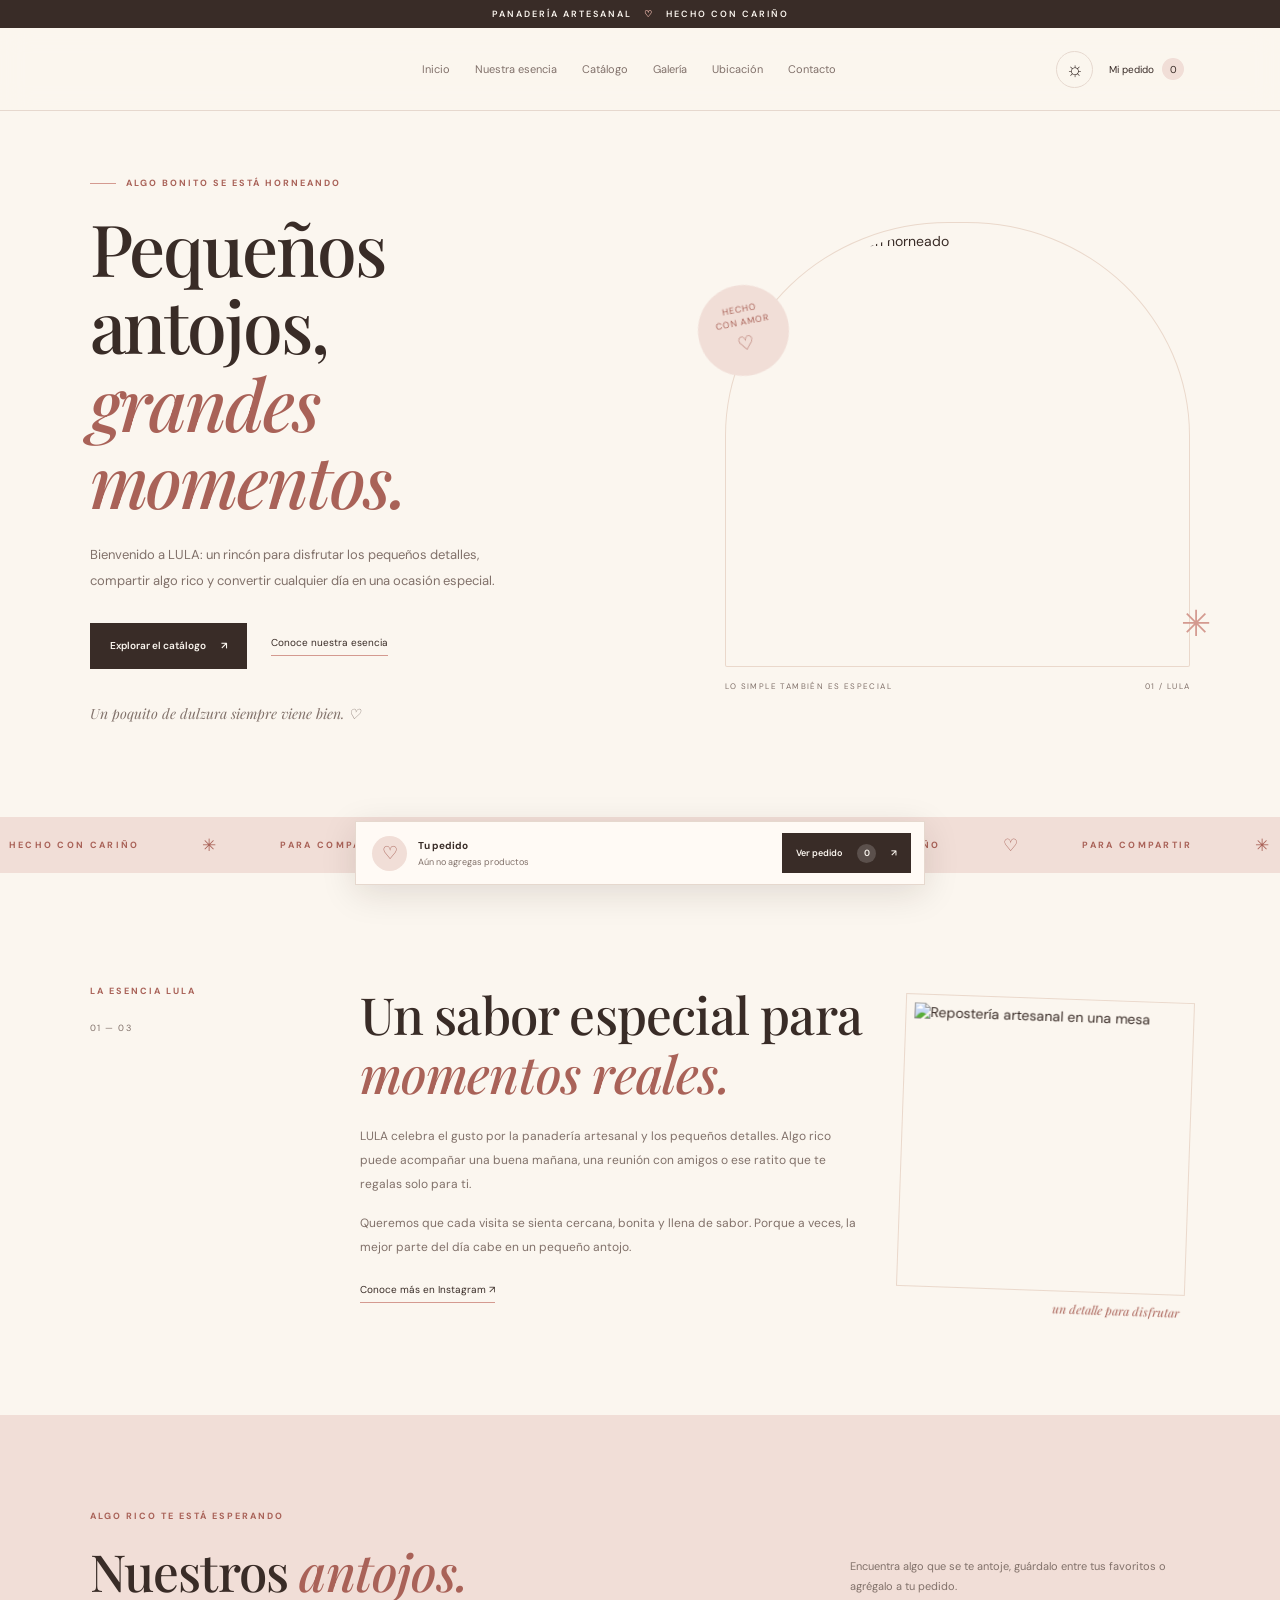
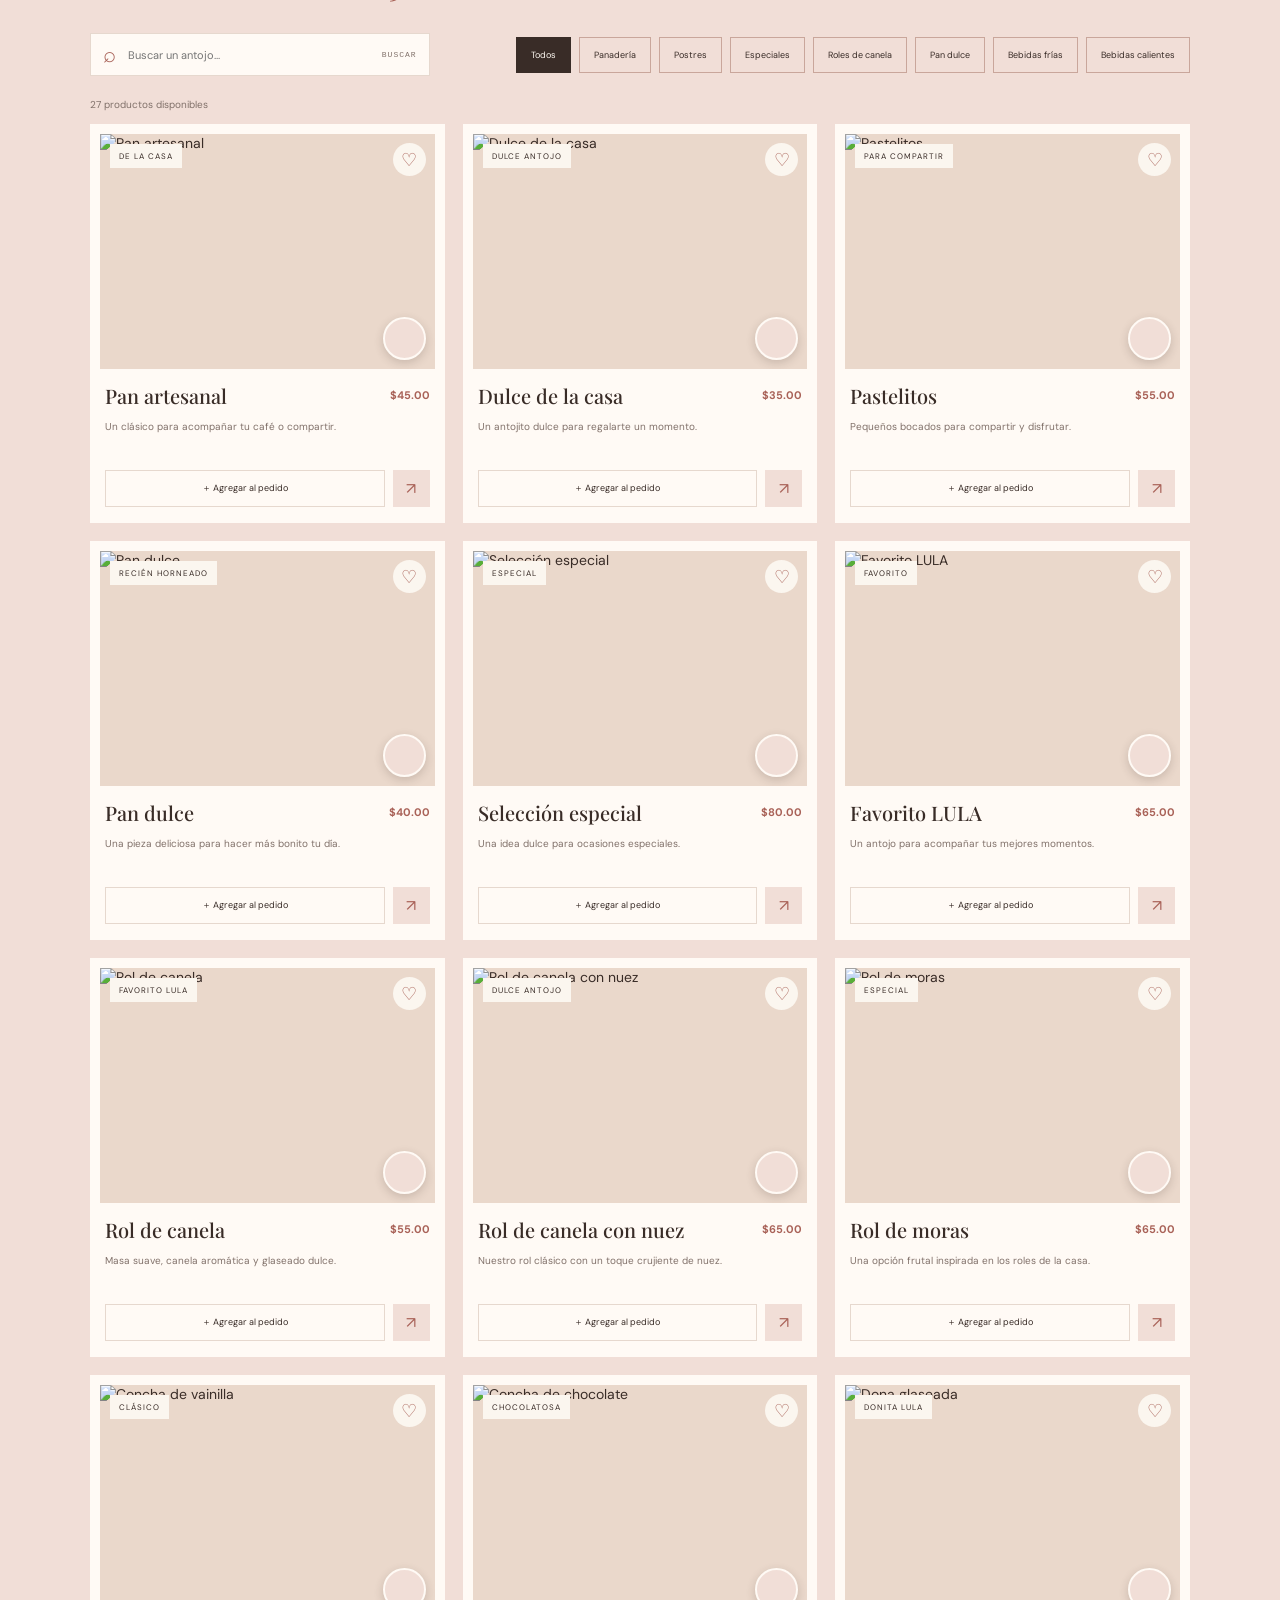
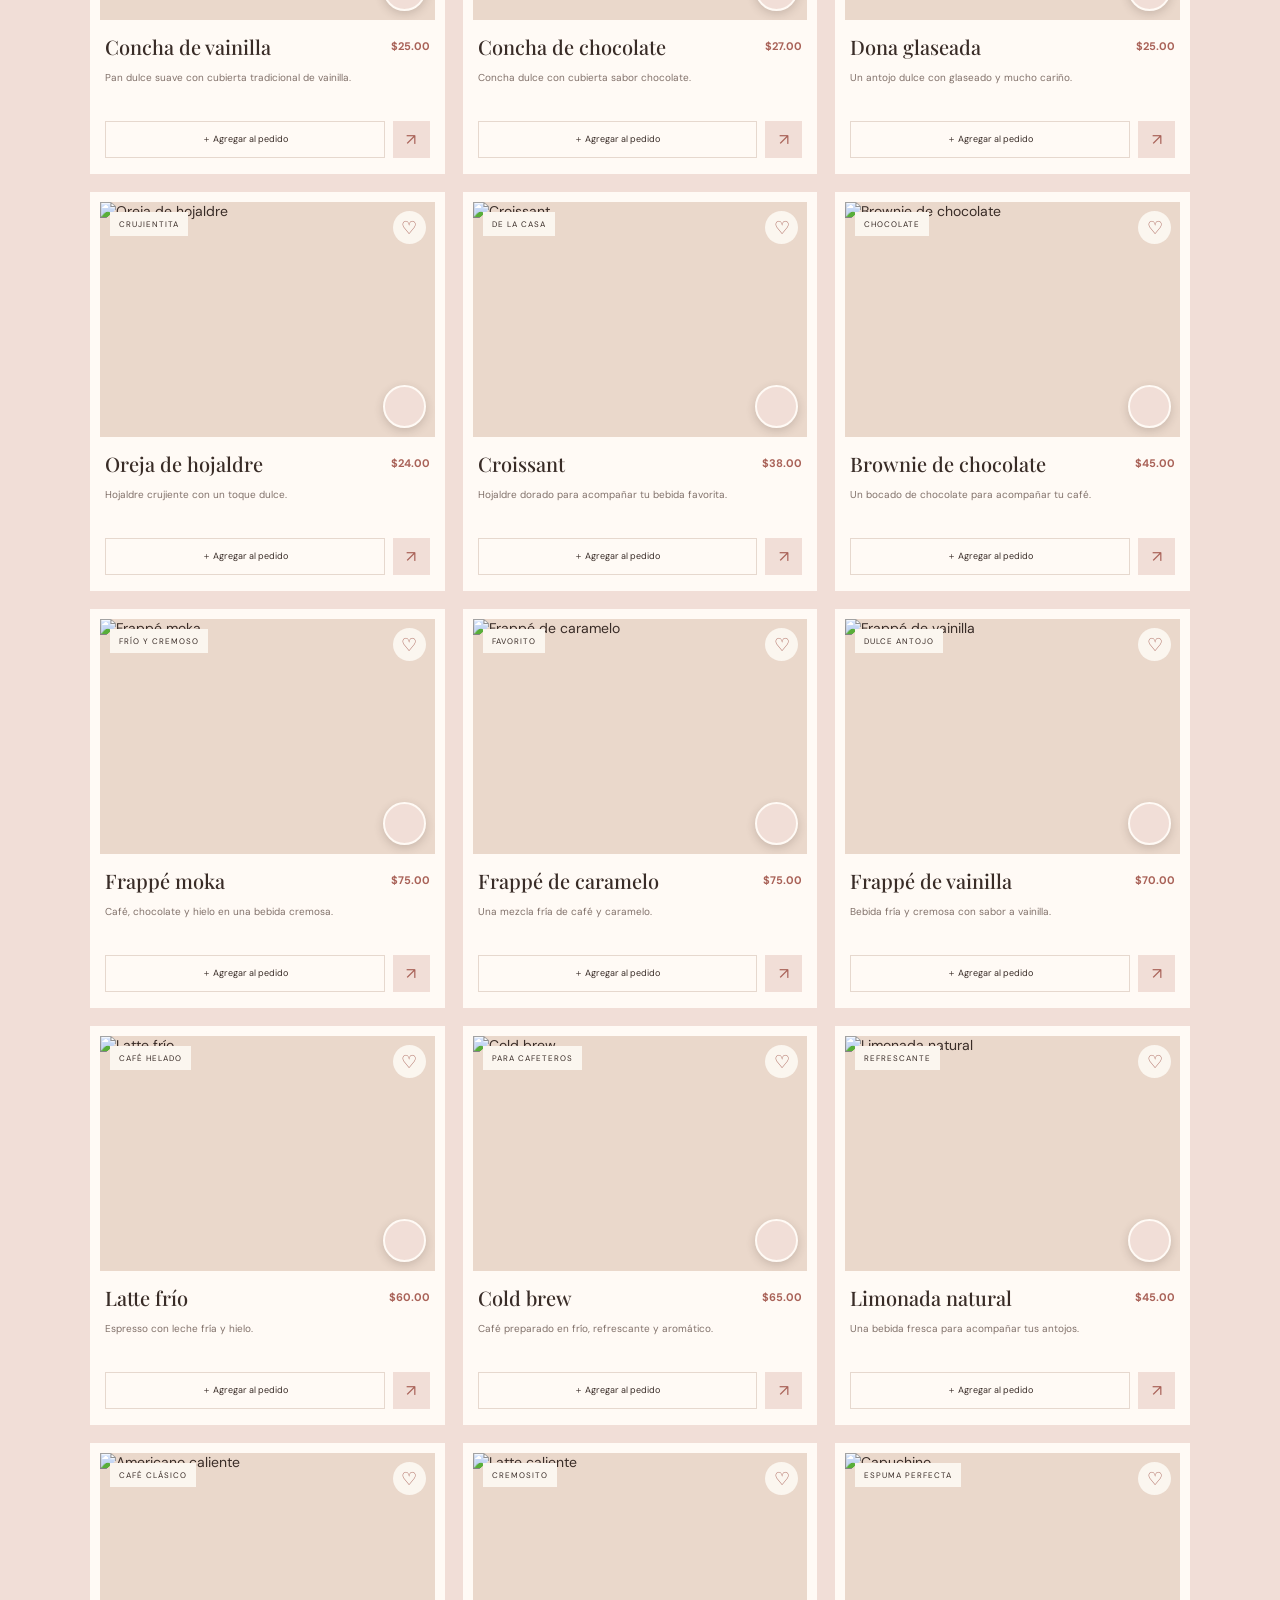
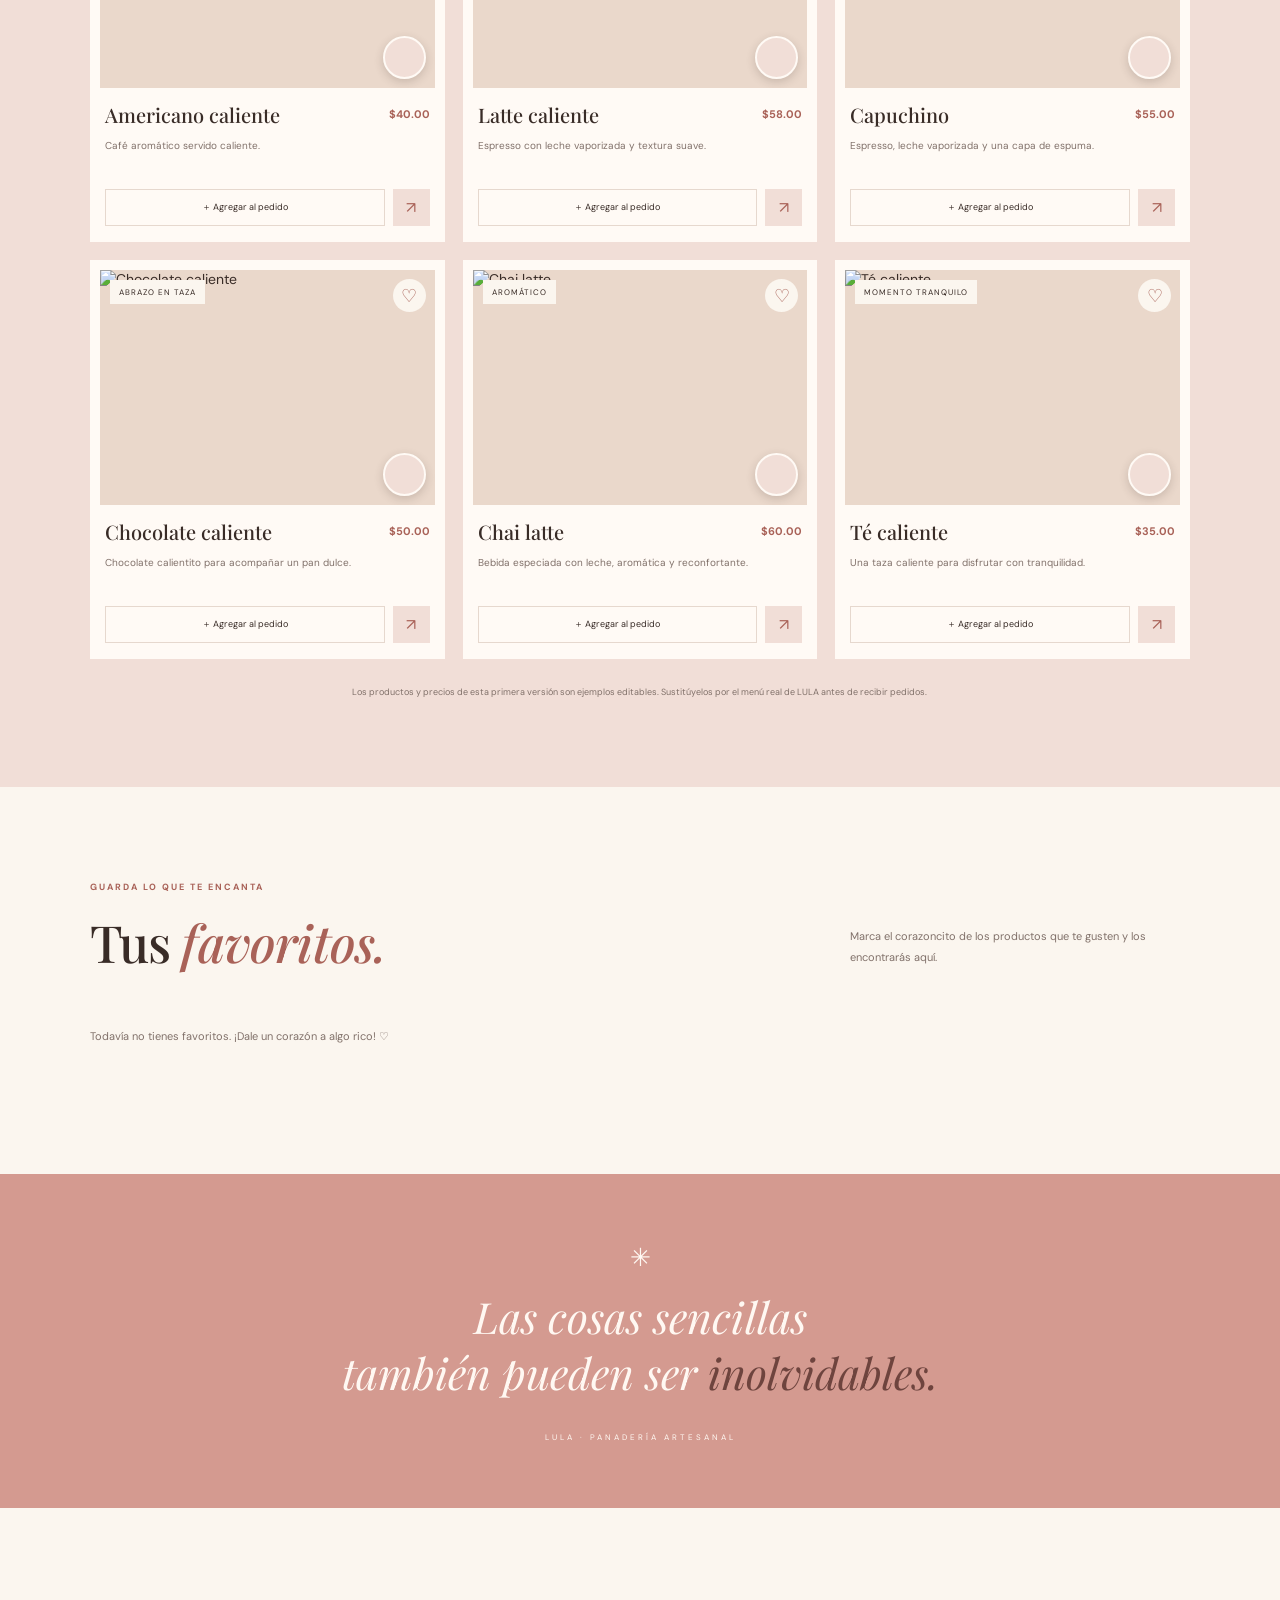
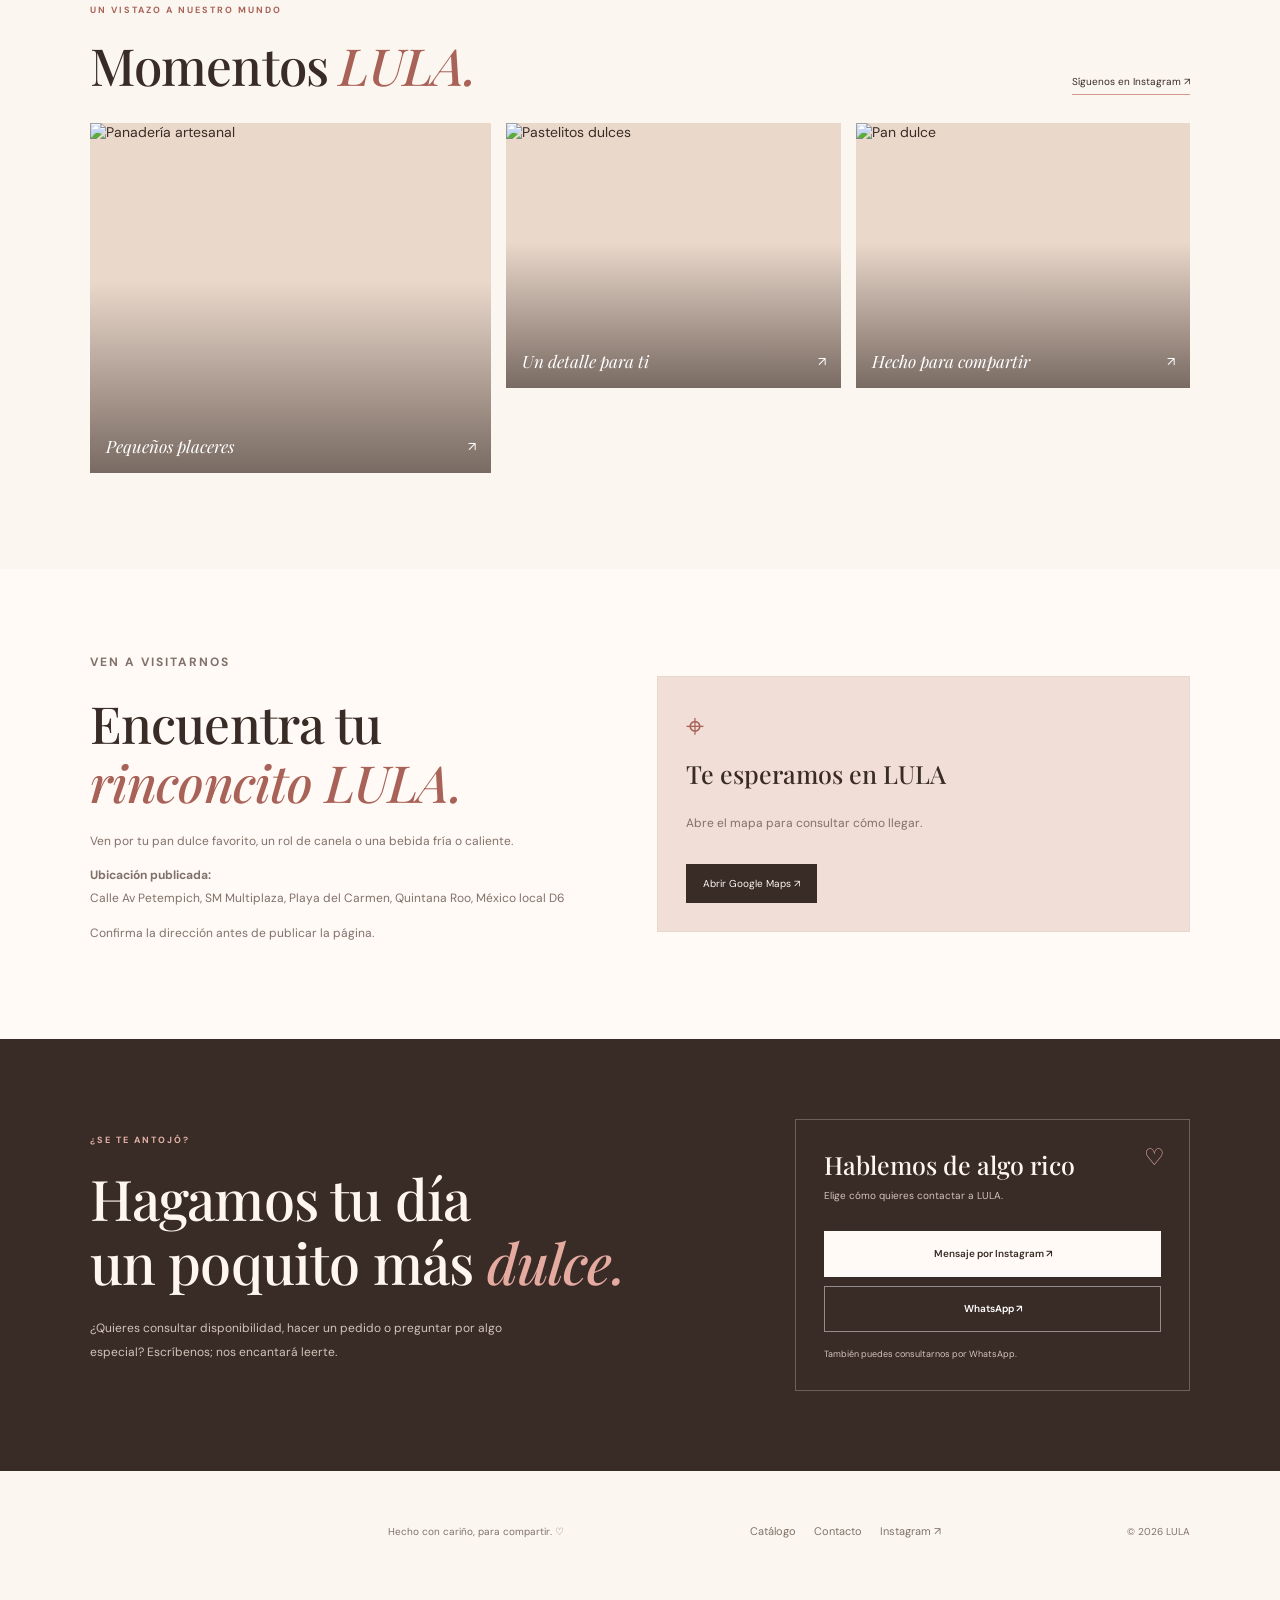
==== index.html @ 94c5ac3b "Add files via upload" ====
<!doctype html>
<html lang="es">
<head>
  <meta charset="utf-8">
  <meta name="viewport" content="width=device-width, initial-scale=1">
  <meta name="theme-color" content="#f8f0e8">
  <meta name="description" content="LULA Panadería Artesanal. Pan, postres y detalles dulces hechos para compartir.">
  <title>LULA — Panadería Artesanal</title>
  <link rel="preconnect" href="https://fonts.googleapis.com">
  <link rel="preconnect" href="https://fonts.gstatic.com" crossorigin>
  <link href="https://fonts.googleapis.com/css2?family=DM+Sans:wght@400;500;600;700&family=Playfair+Display:ital,wght@0,500;0,600;0,700;1,500;1,600&display=swap" rel="stylesheet">
  <link rel="stylesheet" href="styles.css">
  <script src="app.js" defer></script>
</head>
<body>
  <div class="announcement">PANADERÍA ARTESANAL <span>♡</span> HECHO CON CARIÑO</div>
  <header class="site-header" id="arriba">
    <a class="brand" href="#inicio" aria-label="LULA, inicio"><span class="brand-mark">L</span><span class="brand-copy"><strong>LULA</strong><small>panadería artesanal</small></span></a>
    <button class="icon-button menu-toggle" id="menuToggle" aria-label="Abrir menú" aria-expanded="false">☰</button>
    <nav class="main-nav" id="mainNav" aria-label="Navegación principal">
      <a href="#inicio">Inicio</a><a href="#historia">Nuestra esencia</a><a href="#catalogo">Catálogo</a><a href="#galeria">Galería</a><a href="#contacto">Contacto</a>
    </nav>
    <div class="header-actions"><button class="icon-button" id="themeToggle" aria-label="Cambiar tema" title="Cambiar tema">☼</button><button class="cart-shortcut" id="goCart">Mi pedido <span id="headerCartCount">0</span></button></div>
  </header>

  <main>
    <section class="hero section-wrap" id="inicio">
      <div class="hero-copy reveal">
        <p class="eyebrow"><span class="eyebrow-line"></span> ALGO BONITO SE ESTÁ HORNEANDO</p>
        <h1>Pequeños antojos,<br><em>grandes momentos.</em></h1>
        <p class="hero-description">Bienvenido a LULA: un rincón para disfrutar los pequeños detalles, compartir algo rico y convertir cualquier día en una ocasión especial.</p>
        <div class="hero-actions"><a class="button button-dark" href="#catalogo">Explorar el catálogo <span>↗</span></a><a class="text-link" href="#historia">Conoce nuestra esencia</a></div>
        <p class="handwritten">Un poquito de dulzura siempre viene bien. ♡</p>
      </div>
      <div class="hero-visual reveal"><div class="hero-image-frame"><img src="https://images.unsplash.com/photo-1509440159596-0249088772ff?auto=format&fit=crop&w=1200&q=85" alt="Pan artesanal recién horneado" fetchpriority="high"><span class="image-stamp">HECHO<br>CON AMOR <b>♡</b></span></div><div class="image-caption"><span>LO SIMPLE TAMBIÉN ES ESPECIAL</span><span>01 / LULA</span></div><div class="decorative-star">✳</div></div>
    </section>

    <section class="ticker" aria-label="Lo que nos inspira"><div class="ticker-track"><span>HECHO CON CARIÑO</span><b>✳</b><span>PARA COMPARTIR</span><b>♡</b><span>PEQUEÑOS PLACERES</span><b>✳</b><span>HECHO CON CARIÑO</span><b>♡</b><span>PARA COMPARTIR</span><b>✳</b></div></section>

    <section class="story section-wrap" id="historia">
      <div class="story-label"><p class="eyebrow">LA ESENCIA LULA</p><span class="story-number">01 — 03</span></div>
      <div class="story-content"><h2>Un sabor especial para<br><em>momentos reales.</em></h2><p>LULA celebra el gusto por la panadería artesanal y los pequeños detalles. Algo rico puede acompañar una buena mañana, una reunión con amigos o ese ratito que te regalas solo para ti.</p><p>Queremos que cada visita se sienta cercana, bonita y llena de sabor. Porque a veces, la mejor parte del día cabe en un pequeño antojo.</p><a class="text-link" href="https://instagram.com/lula.panaderiaartesanal" target="_blank" rel="noopener noreferrer">Conoce más en Instagram ↗</a></div>
      <div class="story-photo"><img src="https://images.unsplash.com/photo-1555507036-ab1f4038808a?auto=format&fit=crop&w=1000&q=85" alt="Repostería artesanal en una mesa" loading="lazy"><span>un detalle para disfrutar</span></div>
    </section>

    <section class="catalog-section" id="catalogo"><div class="section-wrap catalog-inner">
      <div class="section-heading"><div><p class="eyebrow">ALGO RICO TE ESTÁ ESPERANDO</p><h2>Nuestros <em>antojos.</em></h2></div><p>Encuentra algo que se te antoje, guárdalo entre tus favoritos o agrégalo a tu pedido.</p></div>
      <div class="catalog-tools"><label class="search-box"><span>⌕</span><input id="productSearch" type="search" placeholder="Buscar un antojo..." aria-label="Buscar productos"><kbd>BUSCAR</kbd></label><div class="category-tabs" id="categoryTabs" aria-label="Filtrar categorías"></div></div>
      <div class="catalog-status" id="catalogStatus" aria-live="polite"></div><div class="product-grid" id="productGrid"></div>
      <div class="empty-state hidden" id="emptyState"><span>♡</span><h3>No encontramos ese antojo</h3><p>Prueba con otra palabra o cambia la categoría.</p><button class="button button-outline" id="clearSearch">Ver todo el catálogo</button></div>
      <p class="catalog-note">Los productos y precios de esta primera versión son ejemplos editables. Sustitúyelos por el menú real de LULA antes de recibir pedidos.</p>
    </div></section>

    <section class="favorites-section section-wrap" id="favoritos"><div class="section-heading"><div><p class="eyebrow">GUARDA LO QUE TE ENCANTA</p><h2>Tus <em>favoritos.</em></h2></div><p>Marca el corazoncito de los productos que te gusten y los encontrarás aquí.</p></div><div class="favorites-grid" id="favoritesGrid"></div><p class="favorites-empty" id="favoritesEmpty">Todavía no tienes favoritos. ¡Dale un corazón a algo rico! ♡</p></section>

    <section class="quote-band"><div class="quote-flower">✳</div><p>Las cosas sencillas<br>también pueden ser <em>inolvidables.</em></p><span>LULA · PANADERÍA ARTESANAL</span></section>

    <section class="gallery-section section-wrap" id="galeria"><div class="section-heading"><div><p class="eyebrow">UN VISTAZO A NUESTRO MUNDO</p><h2>Momentos <em>LULA.</em></h2></div><a class="text-link" href="https://instagram.com/lula.panaderiaartesanal" target="_blank" rel="noopener noreferrer">Síguenos en Instagram ↗</a></div><div class="gallery-grid"><a class="gallery-item gallery-tall" href="https://instagram.com/lula.panaderiaartesanal" target="_blank" rel="noopener noreferrer"><img src="https://images.unsplash.com/photo-1555507036-ab1f4038808a?auto=format&fit=crop&w=1000&q=85" alt="Panadería artesanal" loading="lazy"><span>Pequeños placeres <b>↗</b></span></a><a class="gallery-item" href="https://instagram.com/lula.panaderiaartesanal" target="_blank" rel="noopener noreferrer"><img src="https://images.unsplash.com/photo-1486427944299-d1955d23e34d?auto=format&fit=crop&w=800&q=85" alt="Pastelitos dulces" loading="lazy"><span>Un detalle para ti <b>↗</b></span></a><a class="gallery-item" href="https://instagram.com/lula.panaderiaartesanal" target="_blank" rel="noopener noreferrer"><img src="https://images.unsplash.com/photo-1550617931-e17a7b70dce2?auto=format&fit=crop&w=800&q=85" alt="Pan dulce" loading="lazy"><span>Hecho para compartir <b>↗</b></span></a></div></section>

    <section class="contact-section" id="contacto"><div class="contact-inner section-wrap"><div><p class="eyebrow">¿SE TE ANTOJÓ?</p><h2>Hagamos tu día<br>un poquito más <em>dulce.</em></h2><p>¿Quieres consultar disponibilidad, hacer un pedido o preguntar por algo especial? Escríbenos; nos encantará leerte.</p></div><div class="contact-card"><span class="contact-heart">♡</span><h3>Hablemos de algo rico</h3><p>Elige cómo quieres contactar a LULA.</p><a class="button button-light" href="https://instagram.com/lula.panaderiaartesanal" target="_blank" rel="noopener noreferrer">Mensaje por Instagram ↗</a><button class="button button-translucent" id="contactWhatsapp">WhatsApp ↗</button><small id="contactHint">WhatsApp se activa al añadir el número comercial en app.js.</small></div></div></section>
  </main>

  <footer class="site-footer"><a class="brand" href="#arriba"><span class="brand-mark">L</span><span class="brand-copy"><strong>LULA</strong><small>panadería artesanal</small></span></a><p>Hecho con cariño, para compartir. ♡</p><div class="footer-links"><a href="#catalogo">Catálogo</a><a href="#contacto">Contacto</a><a href="https://instagram.com/lula.panaderiaartesanal" target="_blank" rel="noopener noreferrer">Instagram ↗</a></div><small class="copyright">© <span id="year"></span> LULA</small></footer>

  <div class="cart-dock" id="cartDock"><div class="cart-summary"><span class="cart-icon">♡</span><div><strong>Tu pedido</strong><small id="cartSummaryText">Aún no agregas productos</small></div></div><button class="button button-dark cart-open" id="openCart">Ver pedido <span id="cartDockCount">0</span> ↗</button></div>

  <div class="modal-backdrop hidden" id="cartModal" role="dialog" aria-modal="true" aria-labelledby="cartTitle"><div class="cart-modal"><div class="modal-heading"><div><p class="eyebrow">TU SELECCIÓN</p><h2 id="cartTitle">Tu <em>pedido.</em></h2></div><button class="icon-button modal-close" id="closeCart" aria-label="Cerrar pedido">×</button></div><div class="cart-items" id="cartItems"></div><div class="cart-empty hidden" id="cartEmpty">Tu pedido está vacío por ahora. ♡</div><div class="cart-total"><span>Total estimado</span><strong id="cartTotal">$0.00</strong></div><p class="cart-disclaimer">El total es orientativo y debe confirmarse con LULA. Disponibilidad, entrega y pago se acuerdan por mensaje.</p><form id="checkoutForm" class="checkout-form"><label for="customerName">Tu nombre</label><input id="customerName" name="customerName" maxlength="60" placeholder="¿Cómo te llamas?" required><label for="customerPhone">Teléfono de contacto (opcional)</label><input id="customerPhone" name="customerPhone" inputmode="tel" maxlength="20" placeholder="Tu número"><label for="orderNotes">Notas para tu pedido (opcional)</label><textarea id="orderNotes" name="orderNotes" rows="2" maxlength="400" placeholder="Sabores, cantidad, fecha de entrega..."></textarea><button class="button button-dark checkout-button" id="checkoutButton" type="submit">Enviar pedido por WhatsApp ↗</button><p class="form-message" id="formMessage" aria-live="polite"></p></form></div></div>
  <div class="toast" id="toast" role="status" aria-live="polite"></div>
</body>
</html>
---- styles.css ----
:root{--bg:#fbf6ef;--paper:#fffaf5;--ink:#392c27;--muted:#81716a;--rose:#d49a90;--rose-deep:#a96258;--rose-pale:#f1ded7;--sand:#ead8cb;--line:#e6d8ce;--dark:#392c27;--shadow:0 18px 55px #392c2712;--serif:'Playfair Display',Georgia,serif;--sans:'DM Sans',Arial,sans-serif;color-scheme:light}*{box-sizing:border-box}html{scroll-behavior:smooth;scroll-padding-top:105px}body{margin:0;background:var(--bg);color:var(--ink);font-family:var(--sans);font-size:14px;-webkit-font-smoothing:antialiased}body.theme-dark{--bg:#211b19;--paper:#2b2320;--ink:#f8eee6;--muted:#c2aea3;--rose:#d49a90;--rose-deep:#edb2a7;--rose-pale:#473431;--sand:#4c3933;--line:#4a3933;--dark:#f8eee6;--shadow:0 18px 55px #0003;color-scheme:dark}a{color:inherit;text-decoration:none}button,input,textarea{font:inherit}button{cursor:pointer}img{display:block;width:100%;object-fit:cover}.hidden{display:none!important}.announcement{min-height:28px;display:flex;align-items:center;justify-content:center;gap:12px;background:var(--ink);color:var(--bg);font-size:9px;font-weight:600;letter-spacing:2px}.announcement span{color:#e9b5aa}.site-header{height:83px;padding:0 7%;display:flex;align-items:center;justify-content:space-between;gap:24px;position:sticky;top:0;z-index:20;background:color-mix(in srgb,var(--bg) 94%,transparent);backdrop-filter:blur(14px);border-bottom:1px solid var(--line)}.brand{display:inline-flex;align-items:center;gap:11px;flex-shrink:0}.brand-mark{width:43px;height:43px;border:1px solid var(--rose);border-radius:50%;display:grid;place-items:center;font:italic 27px var(--serif);color:var(--rose-deep)}.brand-copy strong{display:block;letter-spacing:5px;font-size:17px;line-height:1.1}.brand-copy small{display:block;color:var(--muted);font-size:9px;letter-spacing:.2px;margin-top:5px}.main-nav{display:flex;gap:25px;align-items:center}.main-nav a,.footer-links a{font-size:11px;color:var(--muted);transition:color .2s}.main-nav a:hover,.footer-links a:hover{color:var(--rose-deep)}.header-actions{display:flex;align-items:center;gap:10px}.icon-button{width:37px;height:37px;border:1px solid var(--line);border-radius:50%;background:transparent;color:var(--ink);font-size:20px;display:grid;place-items:center}.cart-shortcut{background:transparent;border:0;color:var(--ink);font-size:10px;white-space:nowrap}.cart-shortcut span{display:inline-grid;place-items:center;margin-left:5px;width:22px;height:22px;background:var(--rose-pale);border-radius:50%;font-size:10px}.menu-toggle{display:none}.section-wrap{width:min(1120px,86%);margin-inline:auto}.hero{min-height:600px;padding-block:66px 80px;display:grid;grid-template-columns:1.05fr .95fr;align-items:center;gap:7%}.eyebrow{font-size:9px;font-weight:700;letter-spacing:2px;color:var(--rose-deep);margin:0 0 20px;display:flex;align-items:center;gap:10px}.eyebrow-line{width:26px;height:1px;background:var(--rose)}h1,h2,h3{font-family:var(--serif);font-weight:500}h1{font-size:clamp(46px,5.6vw,75px);line-height:1.08;letter-spacing:-2.1px;margin:0 0 23px}h1 em,h2 em{font-weight:500;color:var(--rose-deep)}.hero-description{max-width:445px;color:var(--muted);font-size:13px;line-height:2}.hero-actions{display:flex;align-items:center;gap:24px;flex-wrap:wrap;margin-top:29px}.button{display:inline-flex;justify-content:center;align-items:center;gap:15px;min-height:46px;padding:0 19px;border:1px solid transparent;font-size:10px;font-weight:600;transition:transform .2s,background .2s,border-color .2s}.button:hover{transform:translateY(-2px)}.button-dark{background:var(--ink);color:var(--bg)}.button-dark:hover{background:var(--rose-deep);color:white}.button-outline{background:transparent;border-color:var(--line);color:var(--ink)}.button-light{background:var(--paper);color:var(--ink)}.button-translucent{background:transparent;border-color:#ffffff75;color:#fff}.text-link{font-size:10px;border-bottom:1px solid var(--rose);padding-bottom:6px;display:inline-block}.handwritten{font:italic 14px var(--serif);color:var(--muted);margin-top:35px}.hero-visual{position:relative;width:100%;max-width:465px;justify-self:end}.hero-image-frame{position:relative;padding:9px;border:1px solid var(--sand);border-radius:48% 48% 2px 2px}.hero-image-frame img{height:425px;border-radius:48% 48% 2px 2px}.image-stamp{position:absolute;left:-28px;top:14%;width:91px;height:91px;display:grid;align-content:center;text-align:center;background:var(--rose-pale);border-radius:50%;font-size:9px;line-height:1.5;letter-spacing:1px;transform:rotate(-11deg);color:var(--rose-deep)}.image-stamp b{font-size:19px;font-weight:400}.image-caption{display:flex;justify-content:space-between;color:var(--muted);font-size:8px;letter-spacing:1.4px;margin-top:14px}.decorative-star{position:absolute;right:-21px;bottom:44px;color:var(--rose);font-size:36px}.ticker{overflow:hidden;background:var(--rose-pale);padding:17px 0;color:var(--rose-deep)}.ticker-track{min-width:max-content;display:flex;justify-content:space-around;align-items:center;gap:45px;font-size:9px;font-weight:700;letter-spacing:2.3px}.ticker-track b{font-size:17px;font-weight:400}.story{padding-block:112px;display:grid;grid-template-columns:.65fr 1.4fr .8fr;gap:35px;align-items:center}.story-label{align-self:start}.story-number{font-size:9px;letter-spacing:1.5px;color:var(--muted)}h2{font-size:clamp(34px,4vw,52px);line-height:1.15;letter-spacing:-.8px;margin:0 0 22px}.story-content>p:not(.eyebrow){font-size:12px;color:var(--muted);line-height:2;margin:0 0 15px;max-width:520px}.story-content .text-link{margin-top:9px}.story-photo{position:relative;padding:8px;border:1px solid var(--sand);transform:rotate(2deg)}.story-photo img{height:275px}.story-photo span{position:absolute;right:4px;bottom:-26px;font:italic 12px var(--serif);color:var(--rose-deep)}.catalog-section{background:var(--rose-pale);padding-block:95px 86px}.catalog-inner{width:min(1120px,86%)}.section-heading{display:flex;align-items:end;justify-content:space-between;gap:30px;margin-bottom:32px}.section-heading h2{margin-bottom:0}.section-heading>p{max-width:340px;font-size:11px;line-height:1.9;color:var(--muted);margin:0 0 4px}.catalog-tools{display:flex;justify-content:space-between;align-items:center;gap:20px;margin-bottom:22px}.search-box{width:min(340px,100%);height:43px;display:flex;align-items:center;gap:10px;background:var(--paper);border:1px solid var(--line);padding:0 12px}.search-box>span{font-size:22px;color:var(--rose-deep)}.search-box input{width:100%;min-width:0;border:0;outline:0;background:transparent;color:var(--ink);font-size:11px}.search-box kbd{font-size:8px;color:var(--muted);letter-spacing:1px}.category-tabs{display:flex;flex-wrap:wrap;gap:8px}.category-tab{border:1px solid #c9a69b;background:transparent;color:var(--ink);padding:11px 14px;font-size:9px}.category-tab.active,.category-tab:hover{background:var(--ink);color:var(--bg);border-color:var(--ink)}.catalog-status{font-size:10px;color:var(--muted);margin:0 0 13px;min-height:12px}.product-grid,.favorites-grid{display:grid;grid-template-columns:repeat(3,minmax(0,1fr));gap:18px}.product-card{background:var(--paper);padding:10px;min-width:0;position:relative;animation:fadeIn .35s both}.product-image{height:235px;position:relative;overflow:hidden;background:var(--sand)}.product-image img{height:100%;transition:transform .5s}.product-card:hover .product-image img{transform:scale(1.045)}.product-badge{position:absolute;top:10px;left:10px;background:var(--bg);padding:7px 9px;font-size:8px;letter-spacing:1px}.favorite-button{position:absolute;top:9px;right:9px;width:33px;height:33px;border:0;border-radius:50%;background:var(--bg);color:var(--rose-deep);font-size:18px}.favorite-button.is-favorite{background:var(--rose-deep);color:white}.product-info{padding:15px 5px 6px}.product-title-row{display:flex;justify-content:space-between;align-items:start;gap:8px}.product-title-row h3{font-size:20px;line-height:1.2;margin:0}.product-price{font-size:11px;font-weight:700;color:var(--rose-deep);white-space:nowrap;padding-top:4px}.product-description{font-size:10px;color:var(--muted);line-height:1.8;min-height:37px;margin:10px 0 15px}.product-actions{display:flex;gap:8px}.add-button{flex:1;min-height:37px;background:transparent;border:1px solid var(--line);color:var(--ink);font-size:9px}.add-button:hover{background:var(--ink);color:var(--bg)}.details-button{width:37px;min-height:37px;background:var(--rose-pale);border:0;color:var(--rose-deep);font-size:16px}.catalog-note{font-size:9px;line-height:1.7;color:var(--muted);text-align:center;margin:26px auto 0;max-width:720px}.empty-state{text-align:center;padding:50px 10px}.empty-state>span{font-size:30px;color:var(--rose-deep)}.empty-state h3{font-size:26px;margin:10px 0}.empty-state p{font-size:11px;color:var(--muted);margin-bottom:20px}.favorites-section{padding-block:94px 100px}.favorites-section .section-heading{margin-bottom:27px}.favorites-grid .product-image{height:200px}.favorites-empty{font-size:11px;color:var(--muted);padding:20px 0}.quote-band{background:var(--rose);color:#fff8f2;text-align:center;padding:67px 20px 64px}.quote-flower{font-size:25px}.quote-band p{font:italic clamp(28px,4.2vw,43px)/1.3 var(--serif);margin:15px 0 25px}.quote-band p em{color:#6e443e}.quote-band>span{font-size:8px;letter-spacing:3px}.gallery-section{padding-block:96px}.gallery-section .section-heading{margin-bottom:28px}.gallery-grid{display:grid;grid-template-columns:1.2fr 1fr 1fr;gap:15px}.gallery-item{height:265px;position:relative;overflow:hidden;background:var(--sand)}.gallery-item.gallery-tall{height:350px;grid-row:span 2}.gallery-item img{height:100%;transition:transform .5s}.gallery-item:hover img{transform:scale(1.04)}.gallery-item:after{content:"";position:absolute;inset:45% 0 0;background:linear-gradient(transparent,#23171391)}.gallery-item>span{position:absolute;bottom:16px;left:16px;right:15px;display:flex;justify-content:space-between;align-items:center;color:white;font:italic 17px var(--serif);z-index:1}.gallery-item>span b{font:normal 13px var(--sans)}.contact-section{background:var(--ink);color:#fff7ef;padding-block:80px}.contact-inner{display:grid;grid-template-columns:1.15fr .75fr;align-items:center;gap:9%}.contact-section .eyebrow{color:#e4b1a6}.contact-section h2{font-size:clamp(37px,4.5vw,56px)}.contact-section h2 em{color:#e5aaa0}.contact-section .contact-inner>div:first-child>p:last-child{font-size:12px;color:#d4c3ba;line-height:2;max-width:420px}.contact-card{border:1px solid #ffffff40;padding:28px;position:relative}.contact-heart{position:absolute;right:24px;top:22px;color:#e5aaa0;font-size:23px}.contact-card h3{font-size:25px;margin:0 0 8px}.contact-card>p{font-size:10px;color:#d4c3ba;margin:0 0 20px}.contact-card .button{width:100%;margin-top:9px}.contact-card small{display:block;color:#d4c3ba;font-size:9px;line-height:1.7;margin-top:15px}.site-footer{padding:30px 7% 105px;display:flex;align-items:center;justify-content:space-between;gap:20px;flex-wrap:wrap}.site-footer>p,.copyright{font-size:10px;color:var(--muted)}.footer-links{display:flex;gap:18px}.cart-dock{position:fixed;z-index:25;bottom:15px;left:50%;transform:translateX(-50%);width:min(570px,calc(100% - 24px));padding:11px 13px 11px 16px;display:flex;align-items:center;justify-content:space-between;gap:12px;background:var(--paper);border:1px solid var(--line);box-shadow:0 8px 35px #24171020}.cart-summary{display:flex;align-items:center;gap:11px;min-width:0}.cart-icon{width:35px;height:35px;display:grid;place-items:center;border-radius:50%;background:var(--rose-pale);color:var(--rose-deep);font-size:18px}.cart-summary strong{display:block;font-size:10px}.cart-summary small{display:block;font-size:9px;color:var(--muted);margin-top:4px}.cart-open{min-height:40px;padding-inline:13px;white-space:nowrap;font-size:9px}.cart-open span{display:inline-grid;place-items:center;width:19px;height:19px;border-radius:50%;background:#ffffff2c}.modal-backdrop{position:fixed;z-index:50;inset:0;background:#211713a8;display:grid;place-items:center;padding:18px;overflow:auto}.cart-modal{background:var(--bg);color:var(--ink);width:min(550px,100%);max-height:min(92vh,900px);overflow:auto;padding:27px}.modal-heading{display:flex;align-items:start;justify-content:space-between;border-bottom:1px solid var(--line);padding-bottom:18px}.modal-heading .eyebrow{margin-bottom:9px}.modal-heading h2{font-size:36px;margin:0}.modal-close{font-size:26px}.cart-items{padding:8px 0}.cart-line{display:grid;grid-template-columns:62px 1fr auto;gap:12px;align-items:center;padding:12px 0;border-bottom:1px solid var(--line)}.cart-line img{height:62px;background:var(--sand)}.cart-line h3{font-size:16px;margin:0 0 5px}.cart-line small{font-size:10px;color:var(--muted)}.quantity-controls{display:flex;align-items:center;gap:9px;margin-top:8px}.quantity-controls button{width:24px;height:24px;background:transparent;border:1px solid var(--line);color:var(--ink)}.remove-item{border:0;background:transparent;color:var(--rose-deep);font-size:10px;margin-left:4px}.line-total{font-size:10px;font-weight:700;white-space:nowrap}.cart-empty{padding:30px 0;color:var(--muted);font-size:12px;text-align:center}.cart-total{display:flex;justify-content:space-between;align-items:center;border-top:1px solid var(--line);padding-top:17px;margin-top:5px;font-size:12px}.cart-total strong{font-size:18px;color:var(--rose-deep)}.cart-disclaimer{font-size:9px;line-height:1.7;color:var(--muted)}.checkout-form{display:grid;gap:8px;margin-top:20px}.checkout-form label{font-size:10px;font-weight:600;margin-top:5px}.checkout-form input,.checkout-form textarea{width:100%;padding:12px;border:1px solid var(--line);background:var(--paper);color:var(--ink);outline-color:var(--rose);font-size:11px;resize:vertical}.checkout-button{width:100%;margin-top:8px}.form-message{font-size:10px;line-height:1.7;color:var(--rose-deep);margin:0}.toast{position:fixed;z-index:70;left:50%;bottom:95px;transform:translate(-50%,12px);opacity:0;pointer-events:none;background:var(--ink);color:var(--bg);padding:12px 18px;font-size:11px;box-shadow:var(--shadow);transition:opacity .2s,transform .2s;max-width:calc(100% - 28px);text-align:center}.toast.show{opacity:1;transform:translate(-50%,0)}.reveal{animation:riseIn .7s both}.hero-visual.reveal{animation-delay:.12s}@keyframes riseIn{from{opacity:0;transform:translateY(16px)}to{opacity:1;transform:translateY(0)}}@keyframes fadeIn{from{opacity:0;transform:translateY(7px)}to{opacity:1;transform:translateY(0)}}
@media(min-width:1400px){.site-header{padding-inline:max(7%,calc((100vw - 1200px)/2))}}
@media(max-width:980px){.site-header{padding-inline:5%;gap:15px}.main-nav{gap:14px}.main-nav a{font-size:10px}.section-wrap,.catalog-inner{width:88%}.hero{gap:5%}.hero-image-frame img{height:370px}.story{grid-template-columns:.5fr 1.3fr .75fr;gap:22px}.story-photo img{height:235px}.product-grid,.favorites-grid{gap:12px}.product-image{height:200px}.product-title-row{display:block}.product-price{display:inline-block;margin-top:7px}.gallery-item{height:225px}.gallery-item.gallery-tall{height:315px}}
@media(max-width:720px){.site-header{height:72px}.menu-toggle{display:grid;margin-left:auto}.main-nav{display:none;position:absolute;top:100%;left:0;right:0;background:var(--bg);padding:22px 7%;border-bottom:1px solid var(--line);flex-direction:column;align-items:flex-start;gap:19px}.main-nav.open{display:flex}.main-nav a{font-size:12px}.header-actions{gap:7px}.cart-shortcut{font-size:0}.cart-shortcut span{font-size:10px;margin:0}.hero{grid-template-columns:1fr;padding-block:52px 65px;gap:36px}.hero-copy{max-width:590px}.hero-visual{justify-self:center;width:85%;max-width:430px}.hero-image-frame img{height:380px}.story{grid-template-columns:1fr 1.3fr;gap:18px;padding-block:75px}.story-label{grid-column:1/-1;display:flex;justify-content:space-between}.story-photo{grid-column:1/-1;width:65%;justify-self:center;margin-top:15px}.story-photo img{height:270px}.catalog-section{padding-block:75px}.section-heading{align-items:start;flex-direction:column;gap:14px}.section-heading>p{max-width:500px}.catalog-tools{align-items:stretch;flex-direction:column}.search-box{width:100%}.category-tabs{gap:7px}.category-tab{padding:10px 12px}.product-grid,.favorites-grid{grid-template-columns:repeat(2,minmax(0,1fr))}.product-image{height:190px}.product-description{min-height:45px}.favorites-section,.gallery-section{padding-block:75px}.gallery-grid{grid-template-columns:1fr 1fr;gap:10px}.gallery-item{height:205px}.gallery-item.gallery-tall{height:245px;grid-column:span 2;grid-row:auto}.contact-inner{grid-template-columns:1fr;gap:28px}.contact-card{max-width:480px}.site-footer{padding-inline:6%;gap:16px}.site-footer>p{order:3;width:100%;margin:0}.footer-links{margin-left:auto}}
@media(max-width:420px){.announcement{font-size:8px;letter-spacing:1.3px}.site-header{padding-inline:4%}.brand-mark{width:38px;height:38px}.brand-copy strong{font-size:15px}.brand-copy small{font-size:8px}.header-actions .icon-button{width:32px;height:32px}.section-wrap,.catalog-inner{width:88%}h1{font-size:clamp(41px,11vw,52px);letter-spacing:-1.4px}.hero-image-frame img{height:315px}.image-stamp{width:76px;height:76px;left:-23px}.hero-actions{gap:16px}.hero-actions .button{padding-inline:13px}.story{grid-template-columns:1fr}.story-label{grid-column:auto}.story-photo{width:85%}.product-grid,.favorites-grid{gap:9px}.product-card{padding:7px}.product-image{height:150px}.product-info{padding:12px 3px 4px}.product-title-row h3{font-size:17px}.product-price{font-size:10px}.product-description{font-size:9px;min-height:52px;margin:8px 0 12px}.add-button{font-size:8px}.details-button{width:32px;min-height:35px}.product-actions{gap:5px}.gallery-item{height:170px}.gallery-item.gallery-tall{height:220px}.gallery-item>span{font-size:15px;left:11px;bottom:12px}.contact-card{padding:22px}.site-footer{padding-bottom:105px}.footer-links{gap:11px}.footer-links a{font-size:9px}.cart-dock{padding:9px}.cart-summary{gap:7px}.cart-icon{width:30px;height:30px}.cart-summary strong{font-size:9px}.cart-summary small{font-size:8px;max-width:150px;white-space:nowrap;overflow:hidden;text-overflow:ellipsis}.cart-open{padding-inline:9px;font-size:8px}.cart-modal{padding:19px}.modal-heading h2{font-size:31px}.cart-line{grid-template-columns:52px 1fr auto;gap:8px}.cart-line img{height:52px}}
@media(prefers-reduced-motion:reduce){*,*::before,*::after{scroll-behavior:auto!important;animation-duration:.01ms!important;animation-iteration-count:1!important;transition-duration:.01ms!important}}
/* LULA EXTRAS — pega este bloque al FINAL de styles.css */
/* Logo original de LULA */
.brand .brand-mark {
  width: 112px;
  height: 60px;
  flex: 0 0 112px;
  border: 0;
  border-radius: 0;
  display: block;
  font-size: 0;
  background: url("logo-lula.jpeg") center / contain no-repeat;
}
.brand .brand-copy { display: none; }

/* Sticker de donita de la marca en cada tarjeta del catálogo y favoritos */
.product-image { position: relative; }
.product-image::after {
  content: "";
  position: absolute;
  z-index: 4;
  right: 9px;
  bottom: 9px;
  width: 39px;
  height: 39px;
  border-radius: 50%;
  border: 2px solid #fffaf5;
  background: #f1ded7 url("donita-lula.jpeg") center / cover no-repeat;
  box-shadow: 0 3px 10px #392c2730;
  pointer-events: none;
}

/* Ubicación */
.lula-location {
  padding: 82px 0;
  background: var(--paper);
  color: var(--ink);
}
.lula-location-inner {
  width: min(1120px, 86%);
  margin: 0 auto;
  display: grid;
  grid-template-columns: 1fr 1fr;
  gap: 35px;
  align-items: center;
}
.lula-location h2 { margin: 0 0 18px; }
.lula-location p { color: var(--muted); font-size: 12px; line-height: 1.9; }
.lula-location-card {
  min-height: 250px;
  padding: 28px;
  background: var(--rose-pale);
  border: 1px solid var(--line);
  display: flex;
  flex-direction: column;
  justify-content: center;
  align-items: flex-start;
  gap: 10px;
}
.lula-location-pin { font-size: 32px; color: var(--rose-deep); }
.lula-location-card h3 { font-size: 25px; margin: 0; }
.lula-location-card a {
  display: inline-block;
  margin-top: 8px;
  padding: 13px 17px;
  background: var(--ink);
  color: var(--bg);
  font-size: 10px;
}
@media (max-width: 720px) {
  .brand .brand-mark { width: 86px; height: 48px; flex-basis: 86px; }
  .lula-location { padding: 62px 0; }
  .lula-location-inner { width: 88%; grid-template-columns: 1fr; gap: 22px; }
}
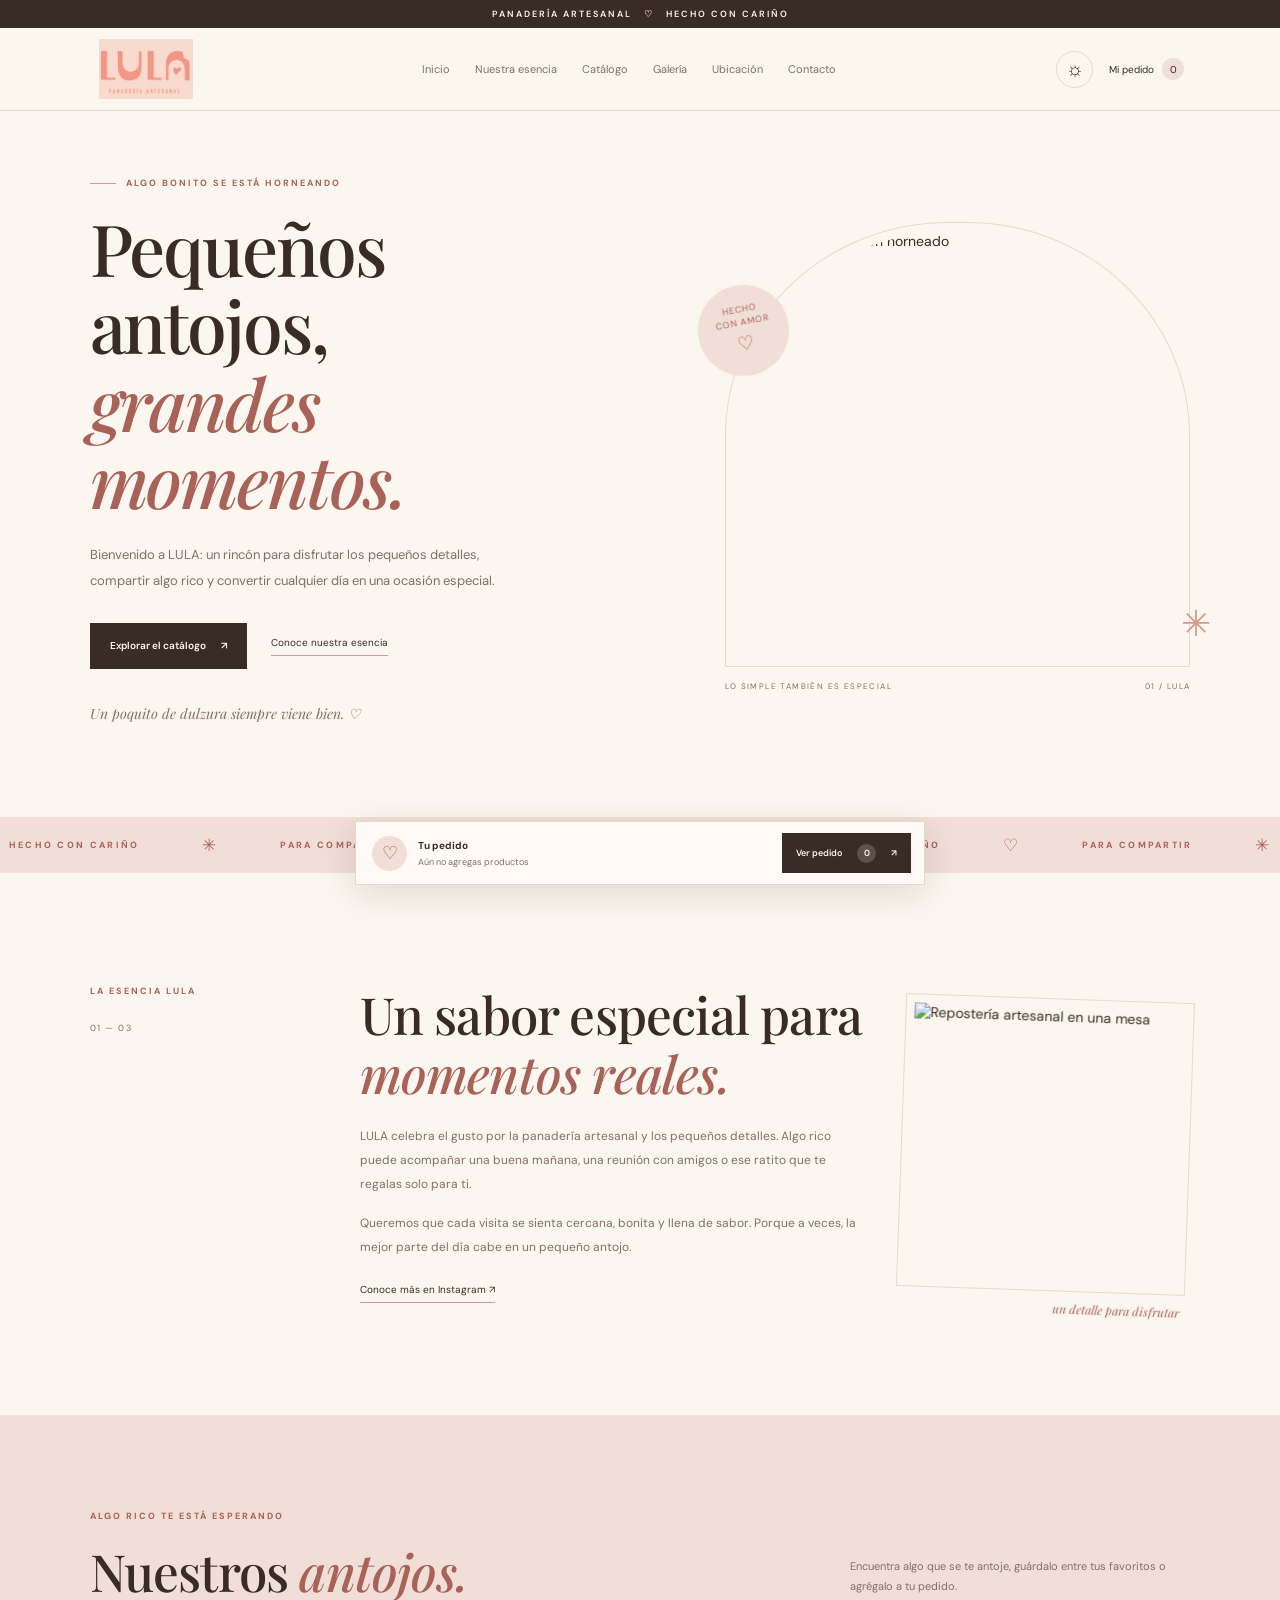
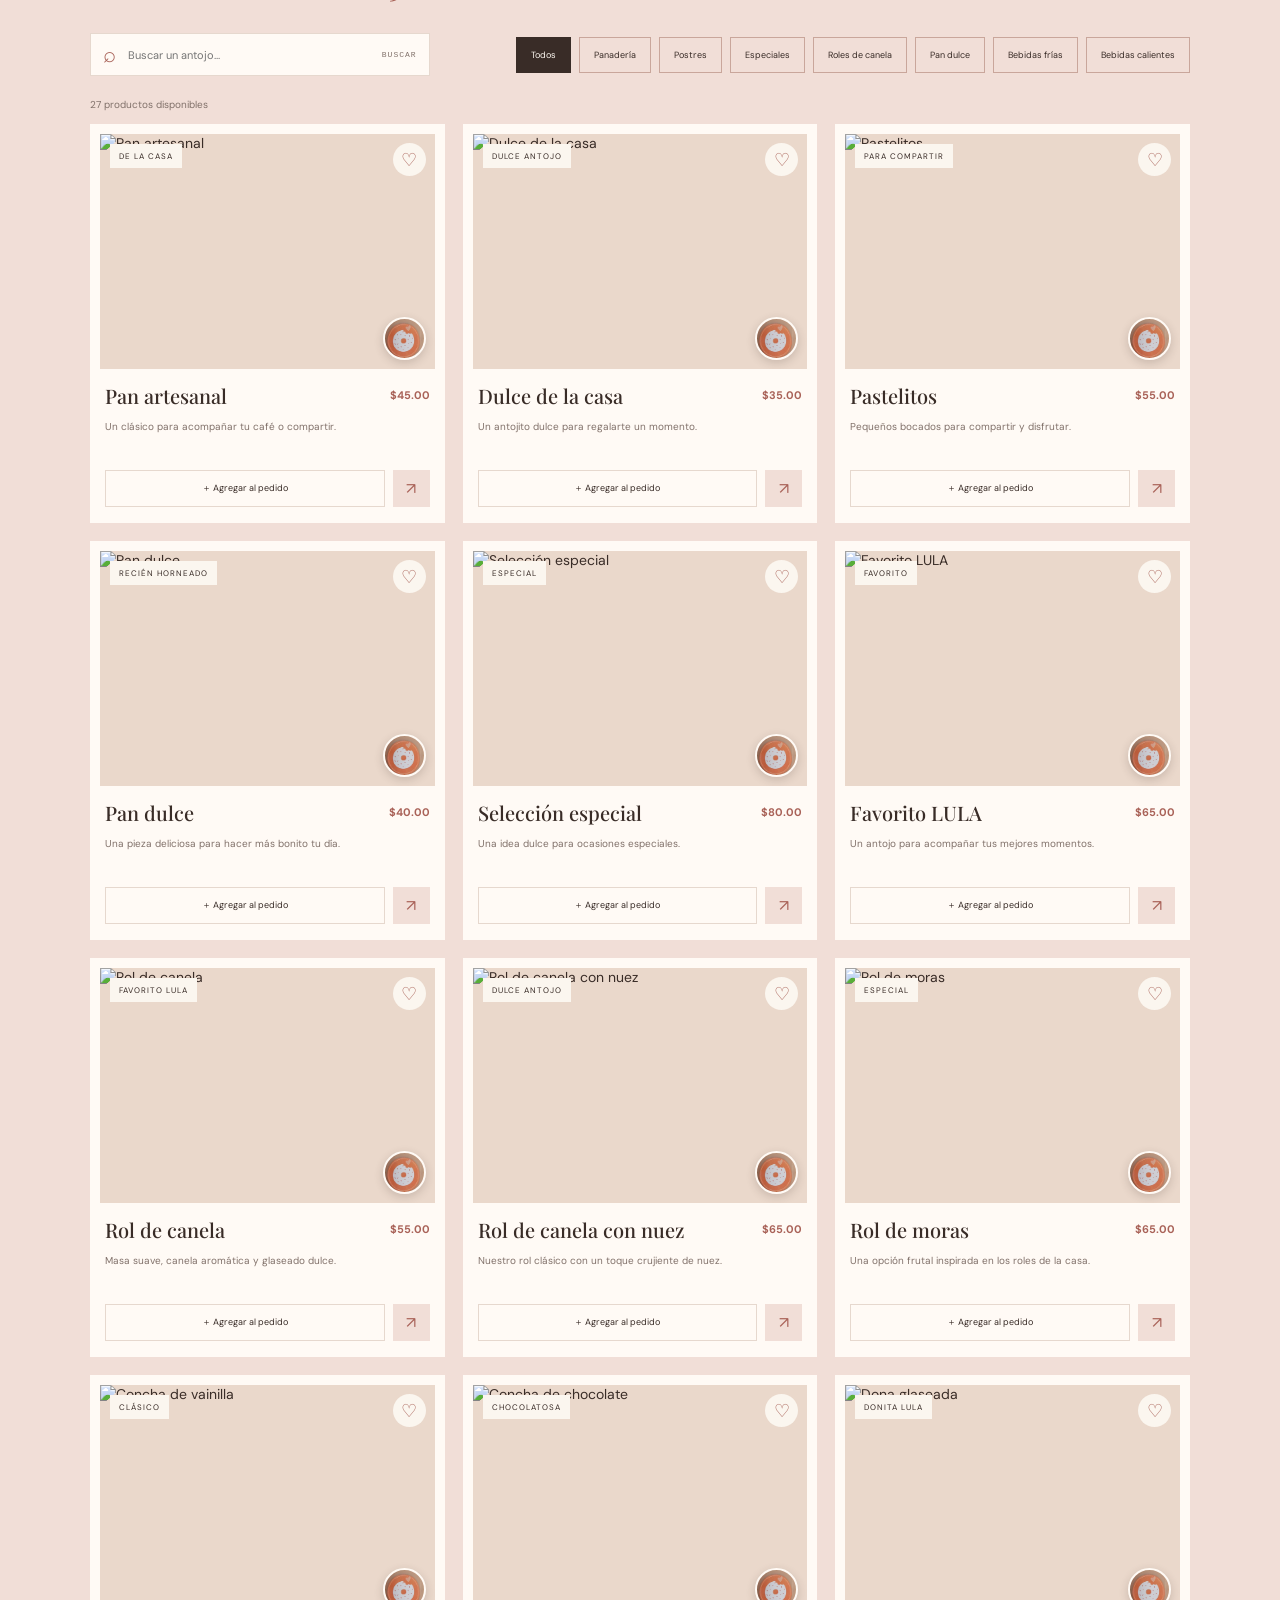
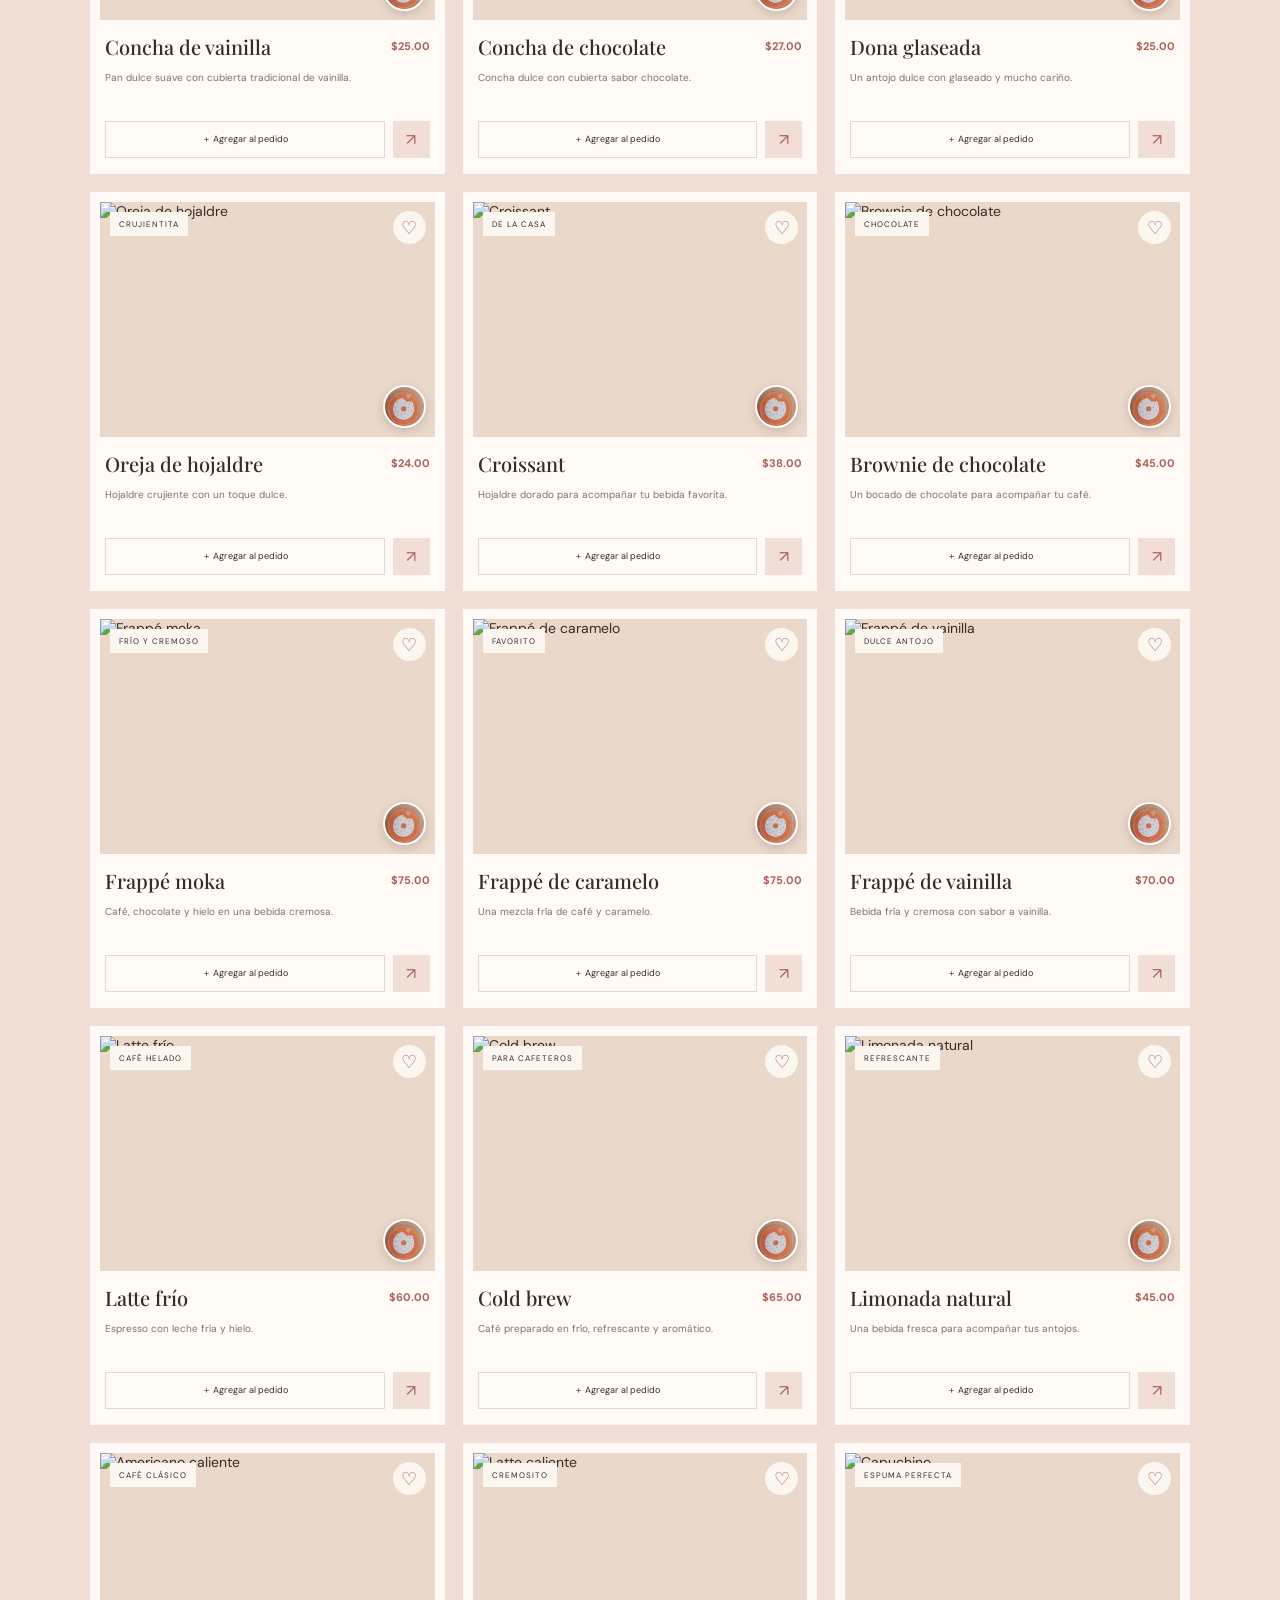
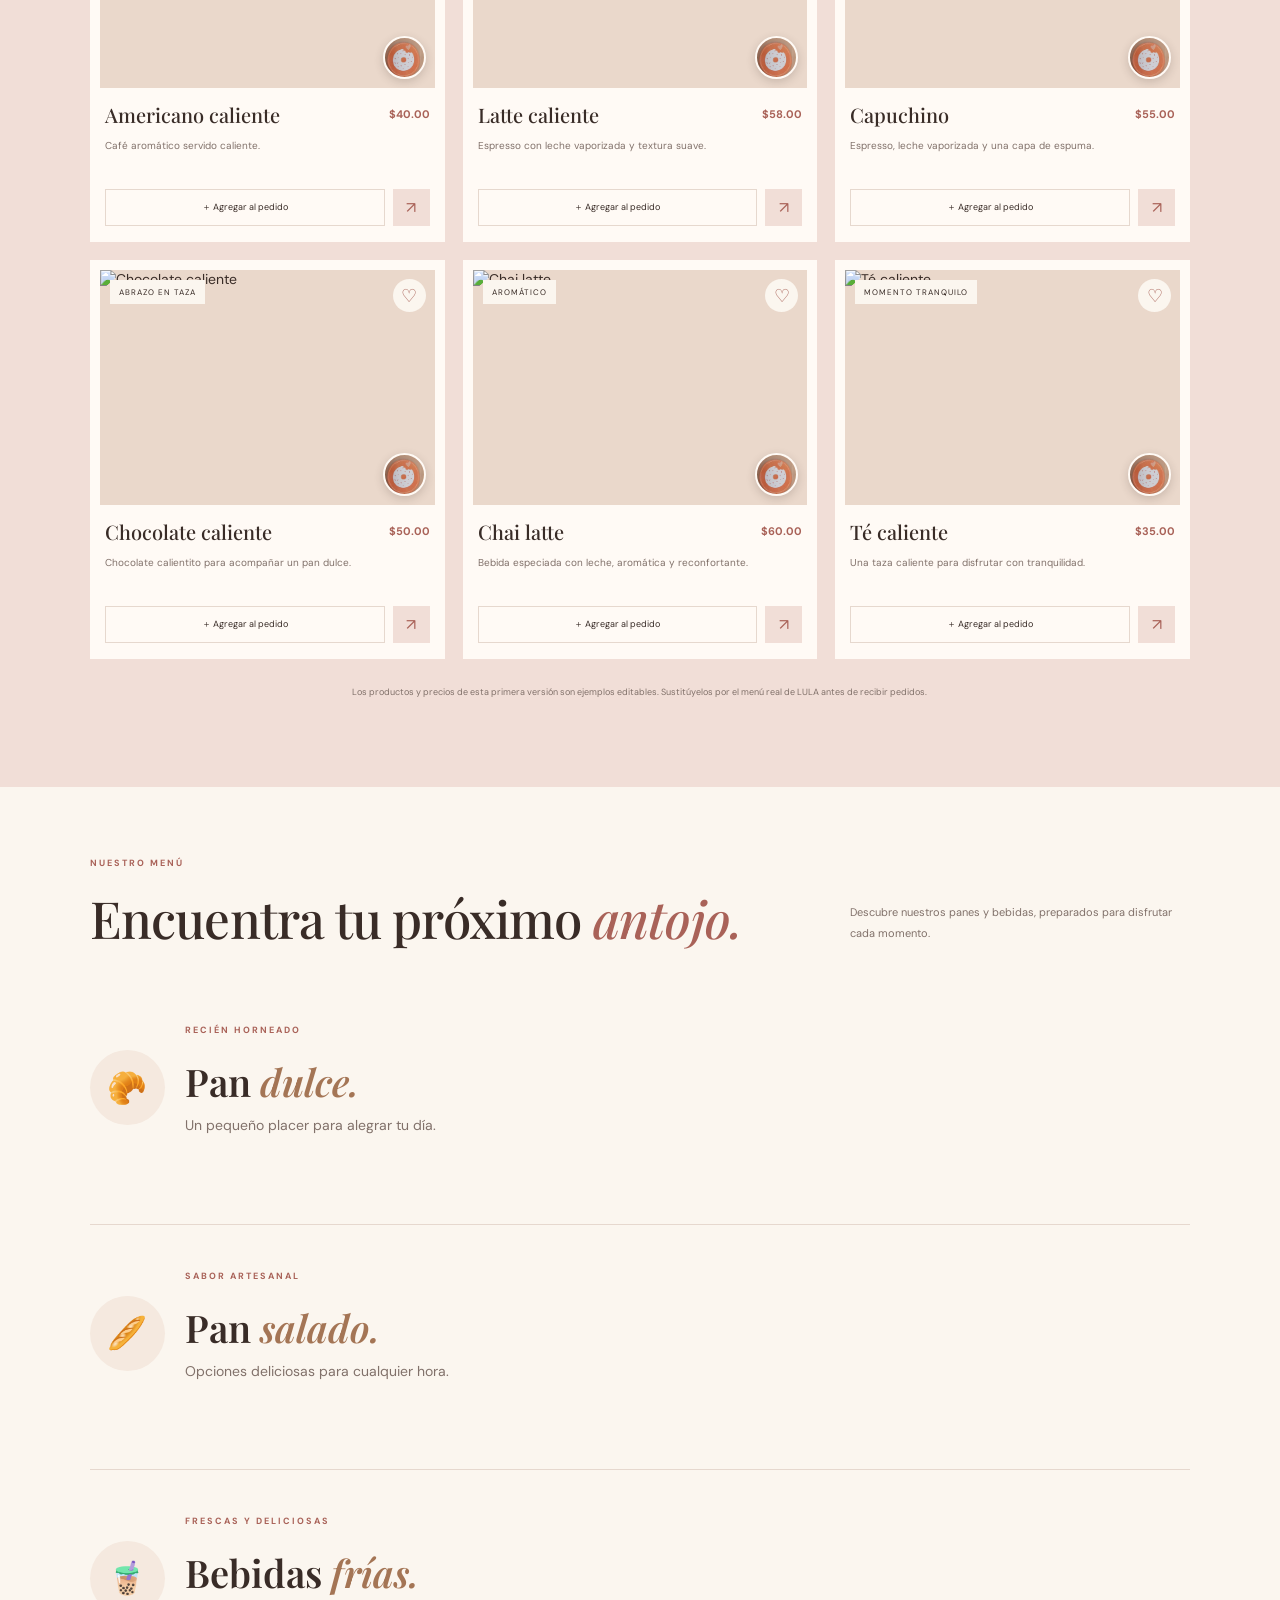
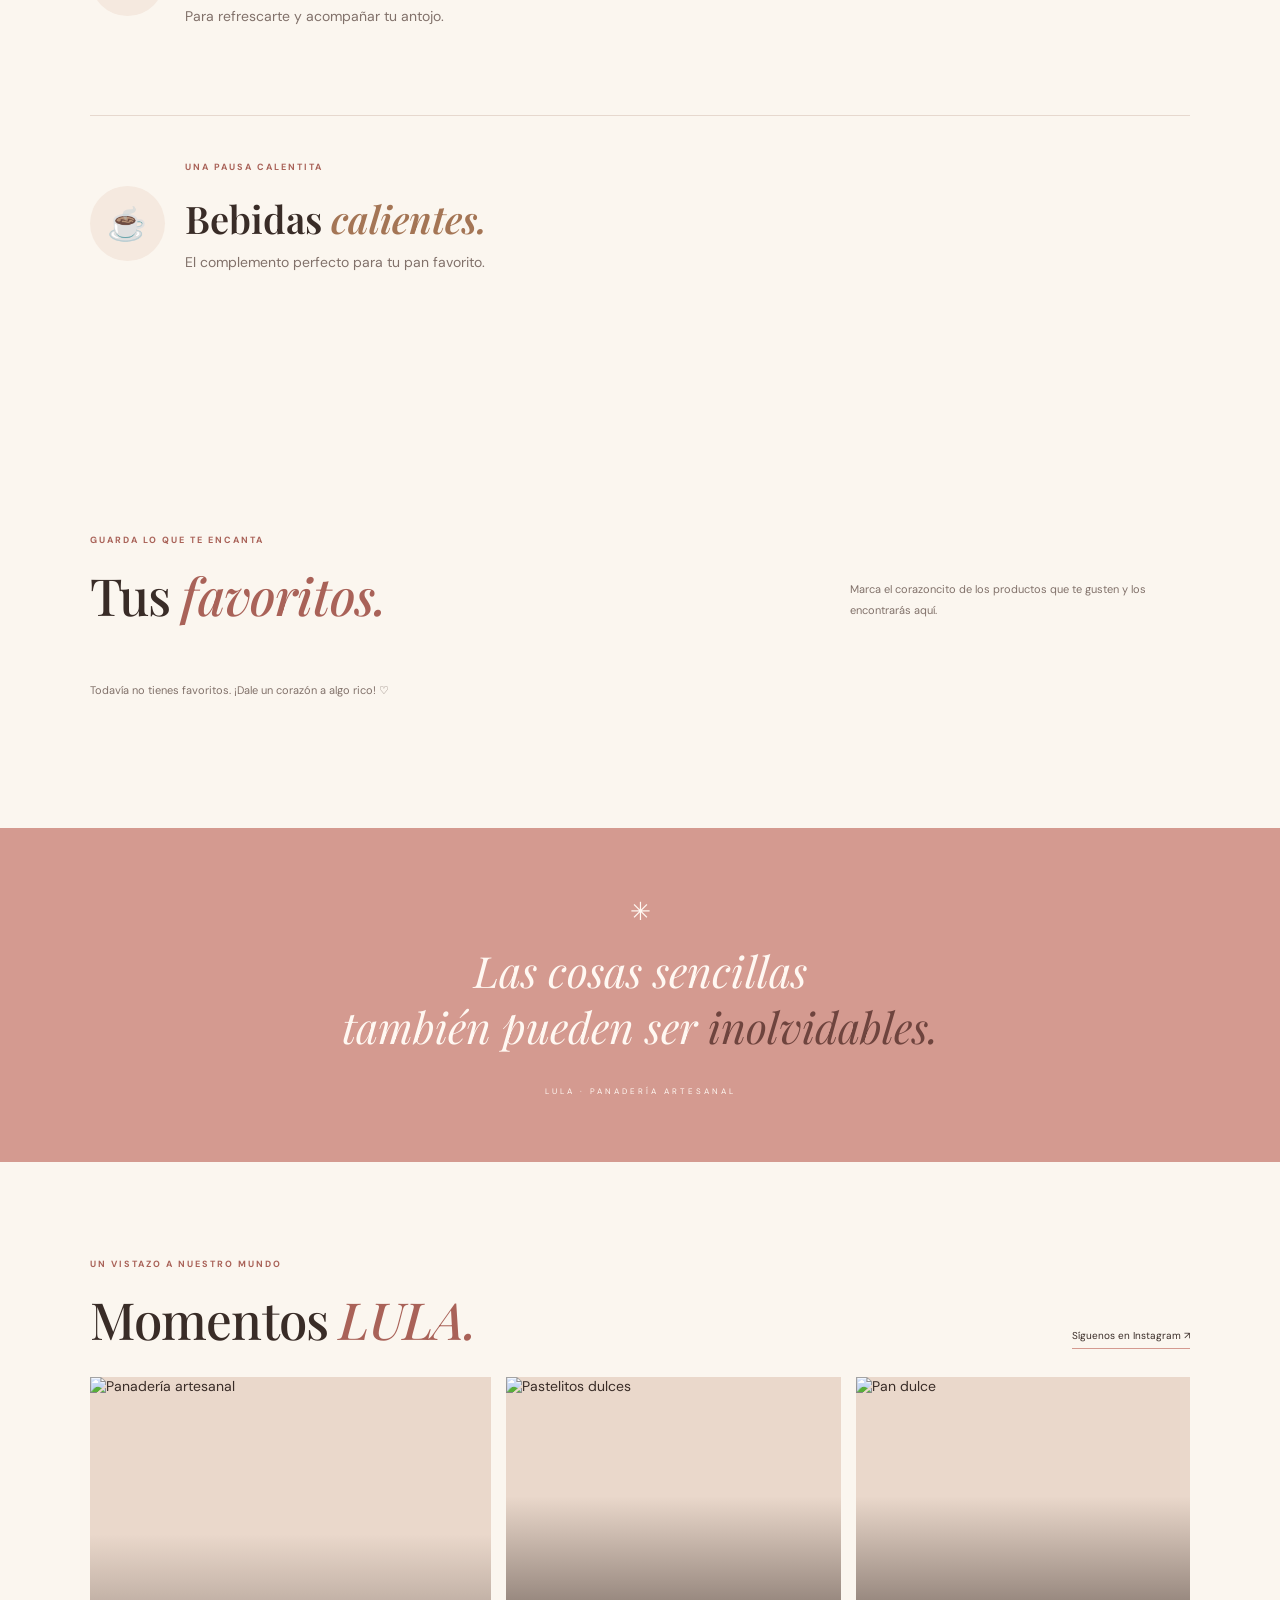
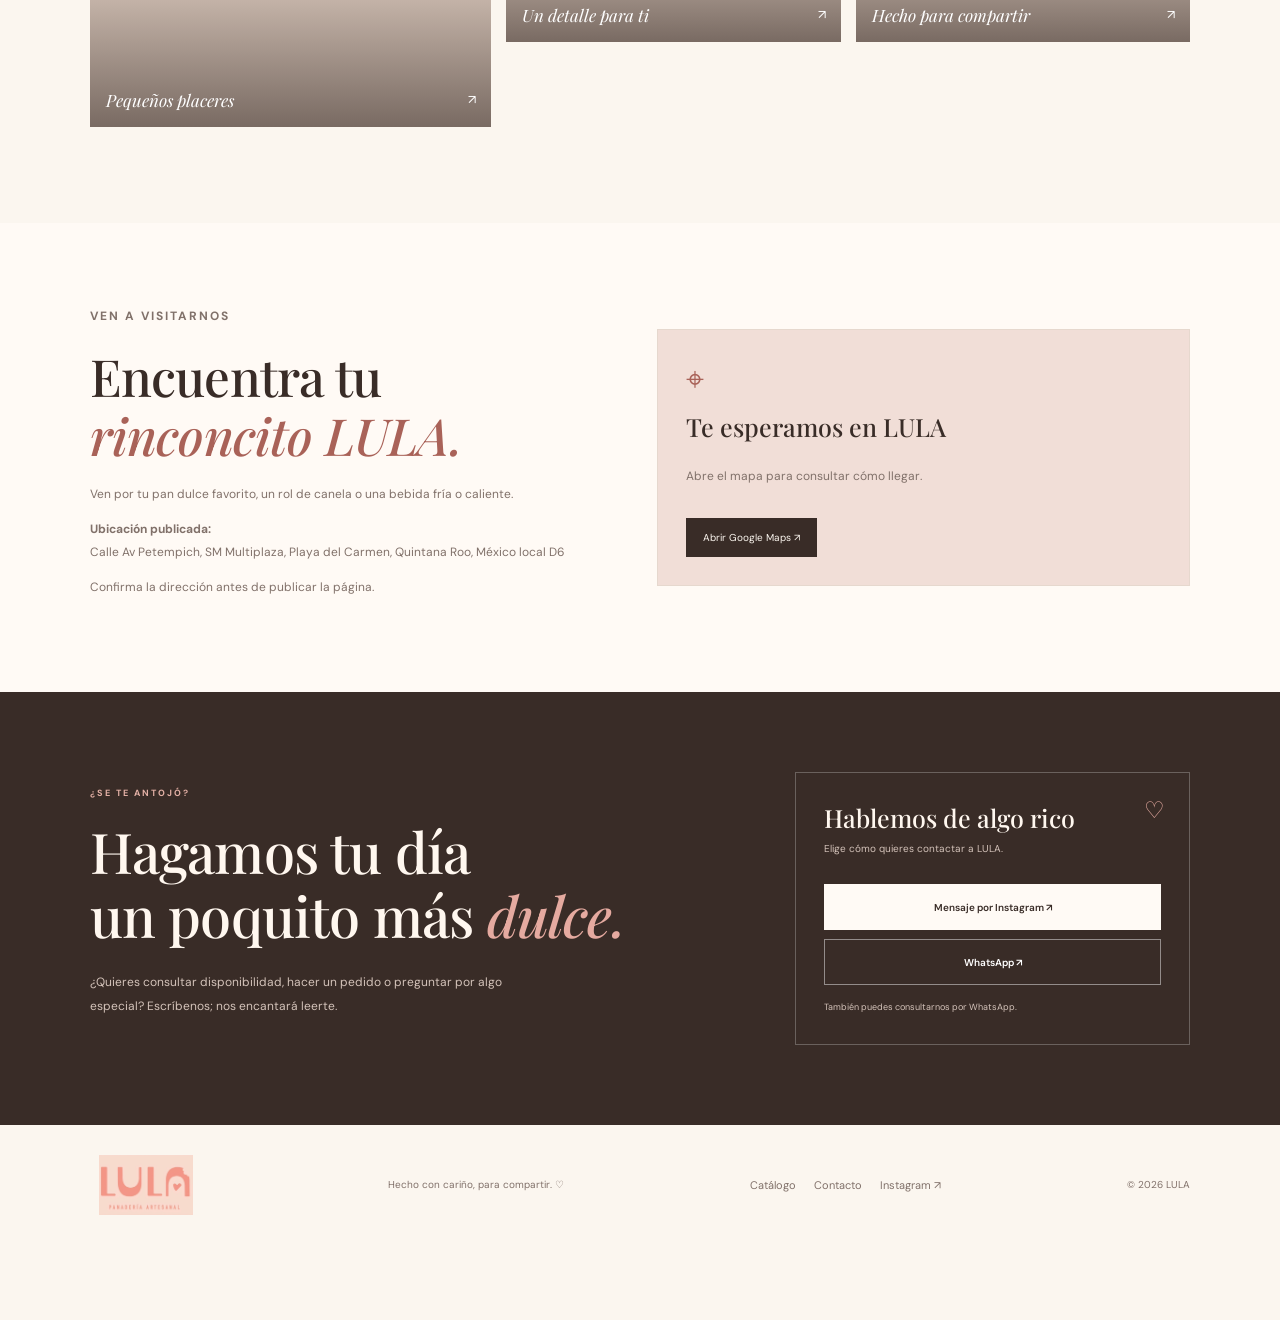
==== commit 894e4468: "Add files via upload" ====
--- a/index.html
+++ b/index.html
@@ -50,6 +50,73 @@
       <div class="empty-state hidden" id="emptyState"><span>♡</span><h3>No encontramos ese antojo</h3><p>Prueba con otra palabra o cambia la categoría.</p><button class="button button-outline" id="clearSearch">Ver todo el catálogo</button></div>
       <p class="catalog-note">Los productos y precios de esta primera versión son ejemplos editables. Sustitúyelos por el menú real de LULA antes de recibir pedidos.</p>
     </div></section>
+    
+<!-- ===== NUEVAS SECCIONES DE PRODUCTOS LULA ===== -->
+<section class="lula-categorias section-wrap" id="secciones-menu">
+
+  <div class="section-heading">
+    <div>
+      <p class="eyebrow">NUESTRO MENÚ</p>
+      <h2>Encuentra tu próximo <em>antojo.</em></h2>
+    </div>
+    <p>Descubre nuestros panes y bebidas, preparados para disfrutar cada momento.</p>
+  </div>
+
+  <!-- PAN DULCE -->
+  <section class="lula-categoria" id="pan-dulce">
+    <div class="lula-categoria-titulo">
+      <span class="lula-categoria-icono">🥐</span>
+      <div>
+        <p class="eyebrow">RECIÉN HORNEADO</p>
+        <h3>Pan <em>dulce.</em></h3>
+        <p>Un pequeño placer para alegrar tu día.</p>
+      </div>
+    </div>
+    <div class="lula-categoria-grid" id="productosPanDulce"></div>
+  </section>
+
+  <!-- PAN SALADO -->
+  <section class="lula-categoria" id="pan-salado">
+    <div class="lula-categoria-titulo">
+      <span class="lula-categoria-icono">🥖</span>
+      <div>
+        <p class="eyebrow">SABOR ARTESANAL</p>
+        <h3>Pan <em>salado.</em></h3>
+        <p>Opciones deliciosas para cualquier hora.</p>
+      </div>
+    </div>
+    <div class="lula-categoria-grid" id="productosPanSalado"></div>
+  </section>
+
+  <!-- BEBIDAS FRÍAS -->
+  <section class="lula-categoria" id="bebidas-frias">
+    <div class="lula-categoria-titulo">
+      <span class="lula-categoria-icono">🧋</span>
+      <div>
+        <p class="eyebrow">FRESCAS Y DELICIOSAS</p>
+        <h3>Bebidas <em>frías.</em></h3>
+        <p>Para refrescarte y acompañar tu antojo.</p>
+      </div>
+    </div>
+    <div class="lula-categoria-grid" id="productosBebidasFrias"></div>
+  </section>
+
+  <!-- BEBIDAS CALIENTES -->
+  <section class="lula-categoria" id="bebidas-calientes">
+    <div class="lula-categoria-titulo">
+      <span class="lula-categoria-icono">☕</span>
+      <div>
+        <p class="eyebrow">UNA PAUSA CALENTITA</p>
+        <h3>Bebidas <em>calientes.</em></h3>
+        <p>El complemento perfecto para tu pan favorito.</p>
+      </div>
+    </div>
+    <div class="lula-categoria-grid" id="productosBebidasCalientes"></div>
+  </section>
+
+</section>
+<!-- ===== FIN DE LAS NUEVAS SECCIONES ===== -->
+
 
     <section class="favorites-section section-wrap" id="favoritos"><div class="section-heading"><div><p class="eyebrow">GUARDA LO QUE TE ENCANTA</p><h2>Tus <em>favoritos.</em></h2></div><p>Marca el corazoncito de los productos que te gusten y los encontrarás aquí.</p></div><div class="favorites-grid" id="favoritesGrid"></div><p class="favorites-empty" id="favoritesEmpty">Todavía no tienes favoritos. ¡Dale un corazón a algo rico! ♡</p></section>
 
--- a/styles.css
+++ b/styles.css
@@ -1,9 +1,14 @@
 :root{--bg:#fbf6ef;--paper:#fffaf5;--ink:#392c27;--muted:#81716a;--rose:#d49a90;--rose-deep:#a96258;--rose-pale:#f1ded7;--sand:#ead8cb;--line:#e6d8ce;--dark:#392c27;--shadow:0 18px 55px #392c2712;--serif:'Playfair Display',Georgia,serif;--sans:'DM Sans',Arial,sans-serif;color-scheme:light}*{box-sizing:border-box}html{scroll-behavior:smooth;scroll-padding-top:105px}body{margin:0;background:var(--bg);color:var(--ink);font-family:var(--sans);font-size:14px;-webkit-font-smoothing:antialiased}body.theme-dark{--bg:#211b19;--paper:#2b2320;--ink:#f8eee6;--muted:#c2aea3;--rose:#d49a90;--rose-deep:#edb2a7;--rose-pale:#473431;--sand:#4c3933;--line:#4a3933;--dark:#f8eee6;--shadow:0 18px 55px #0003;color-scheme:dark}a{color:inherit;text-decoration:none}button,input,textarea{font:inherit}button{cursor:pointer}img{display:block;width:100%;object-fit:cover}.hidden{display:none!important}.announcement{min-height:28px;display:flex;align-items:center;justify-content:center;gap:12px;background:var(--ink);color:var(--bg);font-size:9px;font-weight:600;letter-spacing:2px}.announcement span{color:#e9b5aa}.site-header{height:83px;padding:0 7%;display:flex;align-items:center;justify-content:space-between;gap:24px;position:sticky;top:0;z-index:20;background:color-mix(in srgb,var(--bg) 94%,transparent);backdrop-filter:blur(14px);border-bottom:1px solid var(--line)}.brand{display:inline-flex;align-items:center;gap:11px;flex-shrink:0}.brand-mark{width:43px;height:43px;border:1px solid var(--rose);border-radius:50%;display:grid;place-items:center;font:italic 27px var(--serif);color:var(--rose-deep)}.brand-copy strong{display:block;letter-spacing:5px;font-size:17px;line-height:1.1}.brand-copy small{display:block;color:var(--muted);font-size:9px;letter-spacing:.2px;margin-top:5px}.main-nav{display:flex;gap:25px;align-items:center}.main-nav a,.footer-links a{font-size:11px;color:var(--muted);transition:color .2s}.main-nav a:hover,.footer-links a:hover{color:var(--rose-deep)}.header-actions{display:flex;align-items:center;gap:10px}.icon-button{width:37px;height:37px;border:1px solid var(--line);border-radius:50%;background:transparent;color:var(--ink);font-size:20px;display:grid;place-items:center}.cart-shortcut{background:transparent;border:0;color:var(--ink);font-size:10px;white-space:nowrap}.cart-shortcut span{display:inline-grid;place-items:center;margin-left:5px;width:22px;height:22px;background:var(--rose-pale);border-radius:50%;font-size:10px}.menu-toggle{display:none}.section-wrap{width:min(1120px,86%);margin-inline:auto}.hero{min-height:600px;padding-block:66px 80px;display:grid;grid-template-columns:1.05fr .95fr;align-items:center;gap:7%}.eyebrow{font-size:9px;font-weight:700;letter-spacing:2px;color:var(--rose-deep);margin:0 0 20px;display:flex;align-items:center;gap:10px}.eyebrow-line{width:26px;height:1px;background:var(--rose)}h1,h2,h3{font-family:var(--serif);font-weight:500}h1{font-size:clamp(46px,5.6vw,75px);line-height:1.08;letter-spacing:-2.1px;margin:0 0 23px}h1 em,h2 em{font-weight:500;color:var(--rose-deep)}.hero-description{max-width:445px;color:var(--muted);font-size:13px;line-height:2}.hero-actions{display:flex;align-items:center;gap:24px;flex-wrap:wrap;margin-top:29px}.button{display:inline-flex;justify-content:center;align-items:center;gap:15px;min-height:46px;padding:0 19px;border:1px solid transparent;font-size:10px;font-weight:600;transition:transform .2s,background .2s,border-color .2s}.button:hover{transform:translateY(-2px)}.button-dark{background:var(--ink);color:var(--bg)}.button-dark:hover{background:var(--rose-deep);color:white}.button-outline{background:transparent;border-color:var(--line);color:var(--ink)}.button-light{background:var(--paper);color:var(--ink)}.button-translucent{background:transparent;border-color:#ffffff75;color:#fff}.text-link{font-size:10px;border-bottom:1px solid var(--rose);padding-bottom:6px;display:inline-block}.handwritten{font:italic 14px var(--serif);color:var(--muted);margin-top:35px}.hero-visual{position:relative;width:100%;max-width:465px;justify-self:end}.hero-image-frame{position:relative;padding:9px;border:1px solid var(--sand);border-radius:48% 48% 2px 2px}.hero-image-frame img{height:425px;border-radius:48% 48% 2px 2px}.image-stamp{position:absolute;left:-28px;top:14%;width:91px;height:91px;display:grid;align-content:center;text-align:center;background:var(--rose-pale);border-radius:50%;font-size:9px;line-height:1.5;letter-spacing:1px;transform:rotate(-11deg);color:var(--rose-deep)}.image-stamp b{font-size:19px;font-weight:400}.image-caption{display:flex;justify-content:space-between;color:var(--muted);font-size:8px;letter-spacing:1.4px;margin-top:14px}.decorative-star{position:absolute;right:-21px;bottom:44px;color:var(--rose);font-size:36px}.ticker{overflow:hidden;background:var(--rose-pale);padding:17px 0;color:var(--rose-deep)}.ticker-track{min-width:max-content;display:flex;justify-content:space-around;align-items:center;gap:45px;font-size:9px;font-weight:700;letter-spacing:2.3px}.ticker-track b{font-size:17px;font-weight:400}.story{padding-block:112px;display:grid;grid-template-columns:.65fr 1.4fr .8fr;gap:35px;align-items:center}.story-label{align-self:start}.story-number{font-size:9px;letter-spacing:1.5px;color:var(--muted)}h2{font-size:clamp(34px,4vw,52px);line-height:1.15;letter-spacing:-.8px;margin:0 0 22px}.story-content>p:not(.eyebrow){font-size:12px;color:var(--muted);line-height:2;margin:0 0 15px;max-width:520px}.story-content .text-link{margin-top:9px}.story-photo{position:relative;padding:8px;border:1px solid var(--sand);transform:rotate(2deg)}.story-photo img{height:275px}.story-photo span{position:absolute;right:4px;bottom:-26px;font:italic 12px var(--serif);color:var(--rose-deep)}.catalog-section{background:var(--rose-pale);padding-block:95px 86px}.catalog-inner{width:min(1120px,86%)}.section-heading{display:flex;align-items:end;justify-content:space-between;gap:30px;margin-bottom:32px}.section-heading h2{margin-bottom:0}.section-heading>p{max-width:340px;font-size:11px;line-height:1.9;color:var(--muted);margin:0 0 4px}.catalog-tools{display:flex;justify-content:space-between;align-items:center;gap:20px;margin-bottom:22px}.search-box{width:min(340px,100%);height:43px;display:flex;align-items:center;gap:10px;background:var(--paper);border:1px solid var(--line);padding:0 12px}.search-box>span{font-size:22px;color:var(--rose-deep)}.search-box input{width:100%;min-width:0;border:0;outline:0;background:transparent;color:var(--ink);font-size:11px}.search-box kbd{font-size:8px;color:var(--muted);letter-spacing:1px}.category-tabs{display:flex;flex-wrap:wrap;gap:8px}.category-tab{border:1px solid #c9a69b;background:transparent;color:var(--ink);padding:11px 14px;font-size:9px}.category-tab.active,.category-tab:hover{background:var(--ink);color:var(--bg);border-color:var(--ink)}.catalog-status{font-size:10px;color:var(--muted);margin:0 0 13px;min-height:12px}.product-grid,.favorites-grid{display:grid;grid-template-columns:repeat(3,minmax(0,1fr));gap:18px}.product-card{background:var(--paper);padding:10px;min-width:0;position:relative;animation:fadeIn .35s both}.product-image{height:235px;position:relative;overflow:hidden;background:var(--sand)}.product-image img{height:100%;transition:transform .5s}.product-card:hover .product-image img{transform:scale(1.045)}.product-badge{position:absolute;top:10px;left:10px;background:var(--bg);padding:7px 9px;font-size:8px;letter-spacing:1px}.favorite-button{position:absolute;top:9px;right:9px;width:33px;height:33px;border:0;border-radius:50%;background:var(--bg);color:var(--rose-deep);font-size:18px}.favorite-button.is-favorite{background:var(--rose-deep);color:white}.product-info{padding:15px 5px 6px}.product-title-row{display:flex;justify-content:space-between;align-items:start;gap:8px}.product-title-row h3{font-size:20px;line-height:1.2;margin:0}.product-price{font-size:11px;font-weight:700;color:var(--rose-deep);white-space:nowrap;padding-top:4px}.product-description{font-size:10px;color:var(--muted);line-height:1.8;min-height:37px;margin:10px 0 15px}.product-actions{display:flex;gap:8px}.add-button{flex:1;min-height:37px;background:transparent;border:1px solid var(--line);color:var(--ink);font-size:9px}.add-button:hover{background:var(--ink);color:var(--bg)}.details-button{width:37px;min-height:37px;background:var(--rose-pale);border:0;color:var(--rose-deep);font-size:16px}.catalog-note{font-size:9px;line-height:1.7;color:var(--muted);text-align:center;margin:26px auto 0;max-width:720px}.empty-state{text-align:center;padding:50px 10px}.empty-state>span{font-size:30px;color:var(--rose-deep)}.empty-state h3{font-size:26px;margin:10px 0}.empty-state p{font-size:11px;color:var(--muted);margin-bottom:20px}.favorites-section{padding-block:94px 100px}.favorites-section .section-heading{margin-bottom:27px}.favorites-grid .product-image{height:200px}.favorites-empty{font-size:11px;color:var(--muted);padding:20px 0}.quote-band{background:var(--rose);color:#fff8f2;text-align:center;padding:67px 20px 64px}.quote-flower{font-size:25px}.quote-band p{font:italic clamp(28px,4.2vw,43px)/1.3 var(--serif);margin:15px 0 25px}.quote-band p em{color:#6e443e}.quote-band>span{font-size:8px;letter-spacing:3px}.gallery-section{padding-block:96px}.gallery-section .section-heading{margin-bottom:28px}.gallery-grid{display:grid;grid-template-columns:1.2fr 1fr 1fr;gap:15px}.gallery-item{height:265px;position:relative;overflow:hidden;background:var(--sand)}.gallery-item.gallery-tall{height:350px;grid-row:span 2}.gallery-item img{height:100%;transition:transform .5s}.gallery-item:hover img{transform:scale(1.04)}.gallery-item:after{content:"";position:absolute;inset:45% 0 0;background:linear-gradient(transparent,#23171391)}.gallery-item>span{position:absolute;bottom:16px;left:16px;right:15px;display:flex;justify-content:space-between;align-items:center;color:white;font:italic 17px var(--serif);z-index:1}.gallery-item>span b{font:normal 13px var(--sans)}.contact-section{background:var(--ink);color:#fff7ef;padding-block:80px}.contact-inner{display:grid;grid-template-columns:1.15fr .75fr;align-items:center;gap:9%}.contact-section .eyebrow{color:#e4b1a6}.contact-section h2{font-size:clamp(37px,4.5vw,56px)}.contact-section h2 em{color:#e5aaa0}.contact-section .contact-inner>div:first-child>p:last-child{font-size:12px;color:#d4c3ba;line-height:2;max-width:420px}.contact-card{border:1px solid #ffffff40;padding:28px;position:relative}.contact-heart{position:absolute;right:24px;top:22px;color:#e5aaa0;font-size:23px}.contact-card h3{font-size:25px;margin:0 0 8px}.contact-card>p{font-size:10px;color:#d4c3ba;margin:0 0 20px}.contact-card .button{width:100%;margin-top:9px}.contact-card small{display:block;color:#d4c3ba;font-size:9px;line-height:1.7;margin-top:15px}.site-footer{padding:30px 7% 105px;display:flex;align-items:center;justify-content:space-between;gap:20px;flex-wrap:wrap}.site-footer>p,.copyright{font-size:10px;color:var(--muted)}.footer-links{display:flex;gap:18px}.cart-dock{position:fixed;z-index:25;bottom:15px;left:50%;transform:translateX(-50%);width:min(570px,calc(100% - 24px));padding:11px 13px 11px 16px;display:flex;align-items:center;justify-content:space-between;gap:12px;background:var(--paper);border:1px solid var(--line);box-shadow:0 8px 35px #24171020}.cart-summary{display:flex;align-items:center;gap:11px;min-width:0}.cart-icon{width:35px;height:35px;display:grid;place-items:center;border-radius:50%;background:var(--rose-pale);color:var(--rose-deep);font-size:18px}.cart-summary strong{display:block;font-size:10px}.cart-summary small{display:block;font-size:9px;color:var(--muted);margin-top:4px}.cart-open{min-height:40px;padding-inline:13px;white-space:nowrap;font-size:9px}.cart-open span{display:inline-grid;place-items:center;width:19px;height:19px;border-radius:50%;background:#ffffff2c}.modal-backdrop{position:fixed;z-index:50;inset:0;background:#211713a8;display:grid;place-items:center;padding:18px;overflow:auto}.cart-modal{background:var(--bg);color:var(--ink);width:min(550px,100%);max-height:min(92vh,900px);overflow:auto;padding:27px}.modal-heading{display:flex;align-items:start;justify-content:space-between;border-bottom:1px solid var(--line);padding-bottom:18px}.modal-heading .eyebrow{margin-bottom:9px}.modal-heading h2{font-size:36px;margin:0}.modal-close{font-size:26px}.cart-items{padding:8px 0}.cart-line{display:grid;grid-template-columns:62px 1fr auto;gap:12px;align-items:center;padding:12px 0;border-bottom:1px solid var(--line)}.cart-line img{height:62px;background:var(--sand)}.cart-line h3{font-size:16px;margin:0 0 5px}.cart-line small{font-size:10px;color:var(--muted)}.quantity-controls{display:flex;align-items:center;gap:9px;margin-top:8px}.quantity-controls button{width:24px;height:24px;background:transparent;border:1px solid var(--line);color:var(--ink)}.remove-item{border:0;background:transparent;color:var(--rose-deep);font-size:10px;margin-left:4px}.line-total{font-size:10px;font-weight:700;white-space:nowrap}.cart-empty{padding:30px 0;color:var(--muted);font-size:12px;text-align:center}.cart-total{display:flex;justify-content:space-between;align-items:center;border-top:1px solid var(--line);padding-top:17px;margin-top:5px;font-size:12px}.cart-total strong{font-size:18px;color:var(--rose-deep)}.cart-disclaimer{font-size:9px;line-height:1.7;color:var(--muted)}.checkout-form{display:grid;gap:8px;margin-top:20px}.checkout-form label{font-size:10px;font-weight:600;margin-top:5px}.checkout-form input,.checkout-form textarea{width:100%;padding:12px;border:1px solid var(--line);background:var(--paper);color:var(--ink);outline-color:var(--rose);font-size:11px;resize:vertical}.checkout-button{width:100%;margin-top:8px}.form-message{font-size:10px;line-height:1.7;color:var(--rose-deep);margin:0}.toast{position:fixed;z-index:70;left:50%;bottom:95px;transform:translate(-50%,12px);opacity:0;pointer-events:none;background:var(--ink);color:var(--bg);padding:12px 18px;font-size:11px;box-shadow:var(--shadow);transition:opacity .2s,transform .2s;max-width:calc(100% - 28px);text-align:center}.toast.show{opacity:1;transform:translate(-50%,0)}.reveal{animation:riseIn .7s both}.hero-visual.reveal{animation-delay:.12s}@keyframes riseIn{from{opacity:0;transform:translateY(16px)}to{opacity:1;transform:translateY(0)}}@keyframes fadeIn{from{opacity:0;transform:translateY(7px)}to{opacity:1;transform:translateY(0)}}
-@media(min-width:1400px){.site-header{padding-inline:max(7%,calc((100vw - 1200px)/2))}}
-@media(max-width:980px){.site-header{padding-inline:5%;gap:15px}.main-nav{gap:14px}.main-nav a{font-size:10px}.section-wrap,.catalog-inner{width:88%}.hero{gap:5%}.hero-image-frame img{height:370px}.story{grid-template-columns:.5fr 1.3fr .75fr;gap:22px}.story-photo img{height:235px}.product-grid,.favorites-grid{gap:12px}.product-image{height:200px}.product-title-row{display:block}.product-price{display:inline-block;margin-top:7px}.gallery-item{height:225px}.gallery-item.gallery-tall{height:315px}}
-@media(max-width:720px){.site-header{height:72px}.menu-toggle{display:grid;margin-left:auto}.main-nav{display:none;position:absolute;top:100%;left:0;right:0;background:var(--bg);padding:22px 7%;border-bottom:1px solid var(--line);flex-direction:column;align-items:flex-start;gap:19px}.main-nav.open{display:flex}.main-nav a{font-size:12px}.header-actions{gap:7px}.cart-shortcut{font-size:0}.cart-shortcut span{font-size:10px;margin:0}.hero{grid-template-columns:1fr;padding-block:52px 65px;gap:36px}.hero-copy{max-width:590px}.hero-visual{justify-self:center;width:85%;max-width:430px}.hero-image-frame img{height:380px}.story{grid-template-columns:1fr 1.3fr;gap:18px;padding-block:75px}.story-label{grid-column:1/-1;display:flex;justify-content:space-between}.story-photo{grid-column:1/-1;width:65%;justify-self:center;margin-top:15px}.story-photo img{height:270px}.catalog-section{padding-block:75px}.section-heading{align-items:start;flex-direction:column;gap:14px}.section-heading>p{max-width:500px}.catalog-tools{align-items:stretch;flex-direction:column}.search-box{width:100%}.category-tabs{gap:7px}.category-tab{padding:10px 12px}.product-grid,.favorites-grid{grid-template-columns:repeat(2,minmax(0,1fr))}.product-image{height:190px}.product-description{min-height:45px}.favorites-section,.gallery-section{padding-block:75px}.gallery-grid{grid-template-columns:1fr 1fr;gap:10px}.gallery-item{height:205px}.gallery-item.gallery-tall{height:245px;grid-column:span 2;grid-row:auto}.contact-inner{grid-template-columns:1fr;gap:28px}.contact-card{max-width:480px}.site-footer{padding-inline:6%;gap:16px}.site-footer>p{order:3;width:100%;margin:0}.footer-links{margin-left:auto}}
-@media(max-width:420px){.announcement{font-size:8px;letter-spacing:1.3px}.site-header{padding-inline:4%}.brand-mark{width:38px;height:38px}.brand-copy strong{font-size:15px}.brand-copy small{font-size:8px}.header-actions .icon-button{width:32px;height:32px}.section-wrap,.catalog-inner{width:88%}h1{font-size:clamp(41px,11vw,52px);letter-spacing:-1.4px}.hero-image-frame img{height:315px}.image-stamp{width:76px;height:76px;left:-23px}.hero-actions{gap:16px}.hero-actions .button{padding-inline:13px}.story{grid-template-columns:1fr}.story-label{grid-column:auto}.story-photo{width:85%}.product-grid,.favorites-grid{gap:9px}.product-card{padding:7px}.product-image{height:150px}.product-info{padding:12px 3px 4px}.product-title-row h3{font-size:17px}.product-price{font-size:10px}.product-description{font-size:9px;min-height:52px;margin:8px 0 12px}.add-button{font-size:8px}.details-button{width:32px;min-height:35px}.product-actions{gap:5px}.gallery-item{height:170px}.gallery-item.gallery-tall{height:220px}.gallery-item>span{font-size:15px;left:11px;bottom:12px}.contact-card{padding:22px}.site-footer{padding-bottom:105px}.footer-links{gap:11px}.footer-links a{font-size:9px}.cart-dock{padding:9px}.cart-summary{gap:7px}.cart-icon{width:30px;height:30px}.cart-summary strong{font-size:9px}.cart-summary small{font-size:8px;max-width:150px;white-space:nowrap;overflow:hidden;text-overflow:ellipsis}.cart-open{padding-inline:9px;font-size:8px}.cart-modal{padding:19px}.modal-heading h2{font-size:31px}.cart-line{grid-template-columns:52px 1fr auto;gap:8px}.cart-line img{height:52px}}
-@media(prefers-reduced-motion:reduce){*,*::before,*::after{scroll-behavior:auto!important;animation-duration:.01ms!important;animation-iteration-count:1!important;transition-duration:.01ms!important}}
+@media(min-width:1400px)
+{.site-header{padding-inline:max(7%,calc((100vw - 1200px)/2))}}
+@media(max-width:980px)
+{.site-header{padding-inline:5%;gap:15px}.main-nav{gap:14px}.main-nav a{font-size:10px}.section-wrap,.catalog-inner{width:88%}.hero{gap:5%}.hero-image-frame img{height:370px}.story{grid-template-columns:.5fr 1.3fr .75fr;gap:22px}.story-photo img{height:235px}.product-grid,.favorites-grid{gap:12px}.product-image{height:200px}.product-title-row{display:block}.product-price{display:inline-block;margin-top:7px}.gallery-item{height:225px}.gallery-item.gallery-tall{height:315px}}
+@media(max-width:720px)
+{.site-header{height:72px}.menu-toggle{display:grid;margin-left:auto}.main-nav{display:none;position:absolute;top:100%;left:0;right:0;background:var(--bg);padding:22px 7%;border-bottom:1px solid var(--line);flex-direction:column;align-items:flex-start;gap:19px}.main-nav.open{display:flex}.main-nav a{font-size:12px}.header-actions{gap:7px}.cart-shortcut{font-size:0}.cart-shortcut span{font-size:10px;margin:0}.hero{grid-template-columns:1fr;padding-block:52px 65px;gap:36px}.hero-copy{max-width:590px}.hero-visual{justify-self:center;width:85%;max-width:430px}.hero-image-frame img{height:380px}.story{grid-template-columns:1fr 1.3fr;gap:18px;padding-block:75px}.story-label{grid-column:1/-1;display:flex;justify-content:space-between}.story-photo{grid-column:1/-1;width:65%;justify-self:center;margin-top:15px}.story-photo img{height:270px}.catalog-section{padding-block:75px}.section-heading{align-items:start;flex-direction:column;gap:14px}.section-heading>p{max-width:500px}.catalog-tools{align-items:stretch;flex-direction:column}.search-box{width:100%}.category-tabs{gap:7px}.category-tab{padding:10px 12px}.product-grid,.favorites-grid{grid-template-columns:repeat(2,minmax(0,1fr))}.product-image{height:190px}.product-description{min-height:45px}.favorites-section,.gallery-section{padding-block:75px}.gallery-grid{grid-template-columns:1fr 1fr;gap:10px}.gallery-item{height:205px}.gallery-item.gallery-tall{height:245px;grid-column:span 2;grid-row:auto}.contact-inner{grid-template-columns:1fr;gap:28px}.contact-card{max-width:480px}.site-footer{padding-inline:6%;gap:16px}.site-footer>p{order:3;width:100%;margin:0}.footer-links{margin-left:auto}}
+@media(max-width:420px)
+{.announcement{font-size:8px;letter-spacing:1.3px}.site-header{padding-inline:4%}.brand-mark{width:38px;height:38px}.brand-copy strong{font-size:15px}.brand-copy small{font-size:8px}.header-actions .icon-button{width:32px;height:32px}.section-wrap,.catalog-inner{width:88%}h1{font-size:clamp(41px,11vw,52px);letter-spacing:-1.4px}.hero-image-frame img{height:315px}.image-stamp{width:76px;height:76px;left:-23px}.hero-actions{gap:16px}.hero-actions .button{padding-inline:13px}.story{grid-template-columns:1fr}.story-label{grid-column:auto}.story-photo{width:85%}.product-grid,.favorites-grid{gap:9px}.product-card{padding:7px}.product-image{height:150px}.product-info{padding:12px 3px 4px}.product-title-row h3{font-size:17px}.product-price{font-size:10px}.product-description{font-size:9px;min-height:52px;margin:8px 0 12px}.add-button{font-size:8px}.details-button{width:32px;min-height:35px}.product-actions{gap:5px}.gallery-item{height:170px}.gallery-item.gallery-tall{height:220px}.gallery-item>span{font-size:15px;left:11px;bottom:12px}.contact-card{padding:22px}.site-footer{padding-bottom:105px}.footer-links{gap:11px}.footer-links a{font-size:9px}.cart-dock{padding:9px}.cart-summary{gap:7px}.cart-icon{width:30px;height:30px}.cart-summary strong{font-size:9px}.cart-summary small{font-size:8px;max-width:150px;white-space:nowrap;overflow:hidden;text-overflow:ellipsis}.cart-open{padding-inline:9px;font-size:8px}.cart-modal{padding:19px}.modal-heading h2{font-size:31px}.cart-line{grid-template-columns:52px 1fr auto;gap:8px}.cart-line img{height:52px}}
+@media(prefers-reduced-motion:reduce)
+{*,*::before,*::after{scroll-behavior:auto!important;animation-duration:.01ms!important;animation-iteration-count:1!important;transition-duration:.01ms!important}}
 /* LULA EXTRAS — pega este bloque al FINAL de styles.css */
 /* Logo original de LULA */
 .brand .brand-mark {
@@ -77,3 +82,179 @@
   .lula-location { padding: 62px 0; }
   .lula-location-inner { width: 88%; grid-template-columns: 1fr; gap: 22px; }
 }
+
+/* ===== SECCIONES INDEPENDIENTES DEL MENÚ LULA ===== */
+
+.lula-categorias {
+  padding-top: 70px;
+  padding-bottom: 80px;
+}
+
+.lula-categoria {
+  padding: 45px 0;
+  border-bottom: 1px solid var(--line, #e8d9cc);
+  scroll-margin-top: 100px;
+}
+
+.lula-categoria:last-child {
+  border-bottom: none;
+}
+
+.lula-categoria-titulo {
+  display: flex;
+  align-items: center;
+  gap: 20px;
+  margin-bottom: 28px;
+}
+
+.lula-categoria-icono {
+  display: flex;
+  align-items: center;
+  justify-content: center;
+  flex-shrink: 0;
+  width: 75px;
+  height: 75px;
+  border-radius: 50%;
+  background: #f5e9df;
+  font-size: 32px;
+}
+
+.lula-categoria-titulo h3 {
+  margin: 5px 0;
+  font-family: "Playfair Display", Georgia, serif;
+  font-size: clamp(27px, 4vw, 38px);
+  font-weight: 600;
+}
+
+.lula-categoria-titulo h3 em {
+  color: #a47555;
+}
+
+.lula-categoria-titulo > div > p:last-child {
+  margin-top: 7px;
+  color: var(--muted, #806e62);
+  line-height: 1.6;
+}
+
+.lula-categoria-grid {
+  display: grid;
+  grid-template-columns: repeat(3, minmax(0, 1fr));
+  gap: 22px;
+}
+
+.lula-producto {
+  overflow: hidden;
+  border: 1px solid var(--line, #e8d9cc);
+  border-radius: 12px;
+  background: var(--surface, #fffaf6);
+  transition: transform .2s ease, box-shadow .2s ease;
+}
+
+.lula-producto:hover {
+  transform: translateY(-4px);
+  box-shadow: 0 12px 28px rgba(83, 53, 35, .10);
+}
+
+.lula-producto img {
+  display: block;
+  width: 100%;
+  height: 210px;
+  object-fit: cover;
+}
+
+.lula-producto-info {
+  padding: 18px;
+}
+
+.lula-producto-info h4 {
+  margin: 0 0 8px;
+  font-family: "Playfair Display", Georgia, serif;
+  font-size: 21px;
+}
+
+.lula-producto-info p {
+  margin: 0 0 15px;
+  color: var(--muted, #806e62);
+  font-size: 14px;
+  line-height: 1.6;
+}
+
+.lula-producto-pie {
+  display: flex;
+  align-items: center;
+  justify-content: space-between;
+  gap: 12px;
+}
+
+.lula-producto-precio {
+  font-weight: 700;
+  color: var(--text, #49372c);
+}
+
+.lula-producto-agregar {
+  padding: 10px 14px;
+  border: 0;
+  border-radius: 5px;
+  background: var(--ink, #49372c);
+  color: white;
+  font: inherit;
+  font-size: 13px;
+  cursor: pointer;
+}
+
+.lula-producto-agregar:hover {
+  opacity: .85;
+}
+
+@media (max-width: 760px) {
+  .lula-categoria-grid {
+    grid-template-columns: repeat(2, minmax(0, 1fr));
+    gap: 14px;
+  }
+
+  .lula-producto img {
+    height: 170px;
+  }
+
+  .lula-categoria-titulo {
+    gap: 14px;
+  }
+
+  .lula-categoria-icono {
+    width: 58px;
+    height: 58px;
+    font-size: 25px;
+  }
+}
+
+@media (max-width: 460px) {
+  .lula-categoria-grid {
+    grid-template-columns: 1fr;
+  }
+
+  .lula-producto {
+    display: grid;
+    grid-template-columns: 115px minmax(0, 1fr);
+  }
+
+  .lula-producto img {
+    height: 100%;
+    min-height: 165px;
+  }
+
+  .lula-producto-info {
+    padding: 13px;
+  }
+
+  .lula-producto-info h4 {
+    font-size: 18px;
+  }
+
+  .lula-producto-pie {
+    align-items: flex-start;
+    flex-direction: column;
+  }
+}
+
+/* ===== FIN DE LAS SECCIONES LULA ===== */
+
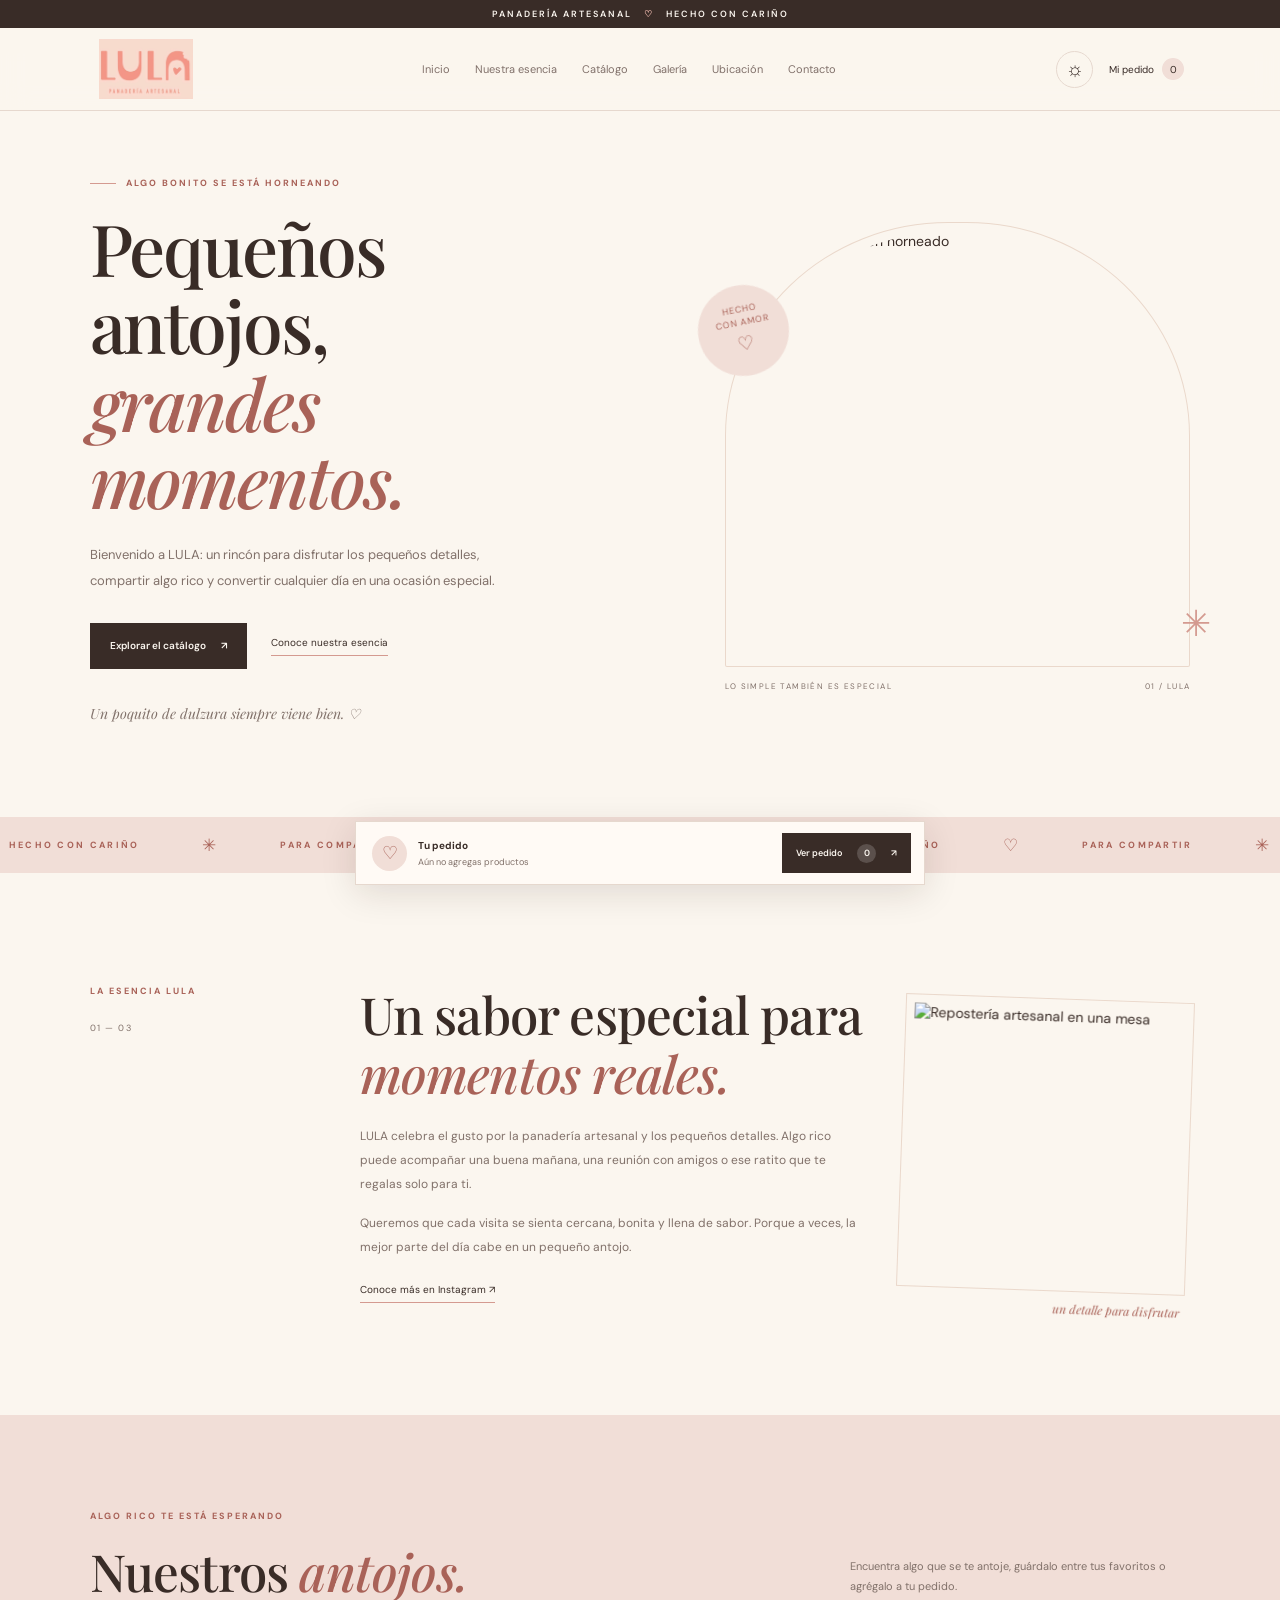
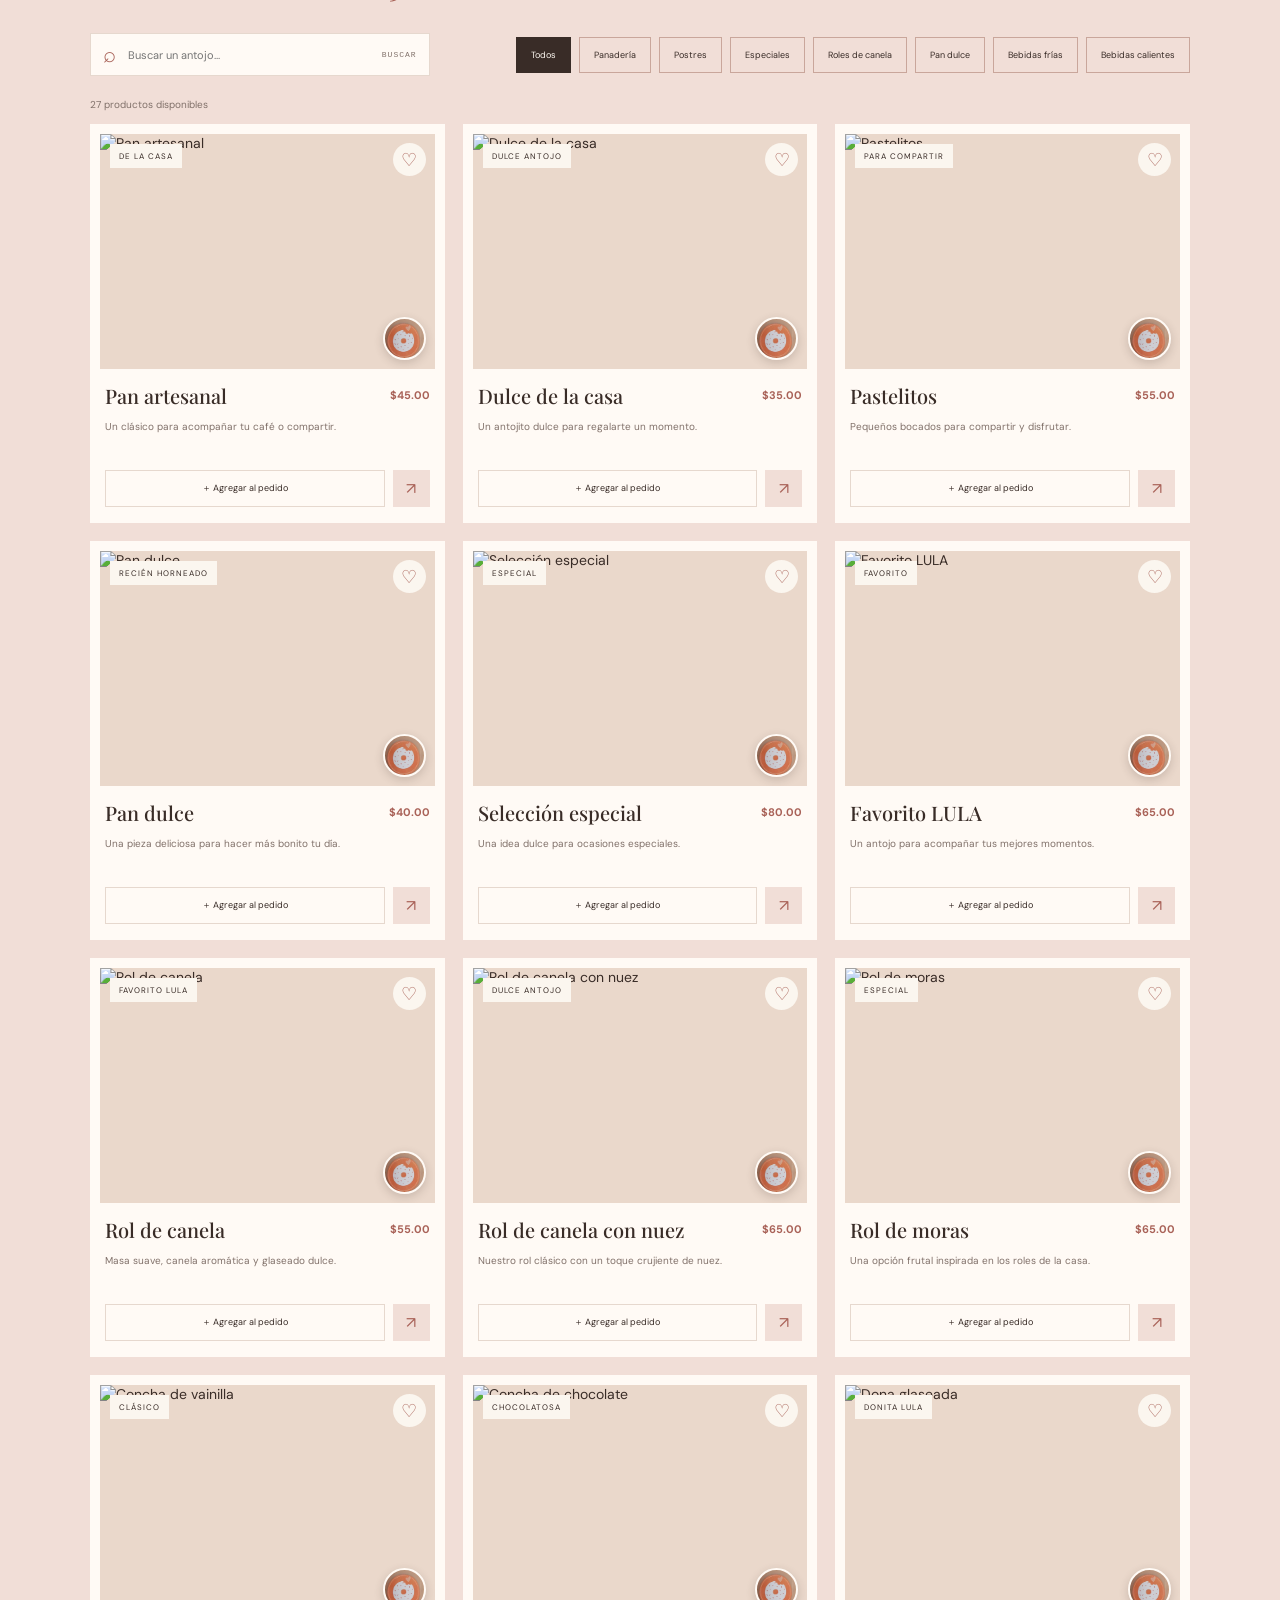
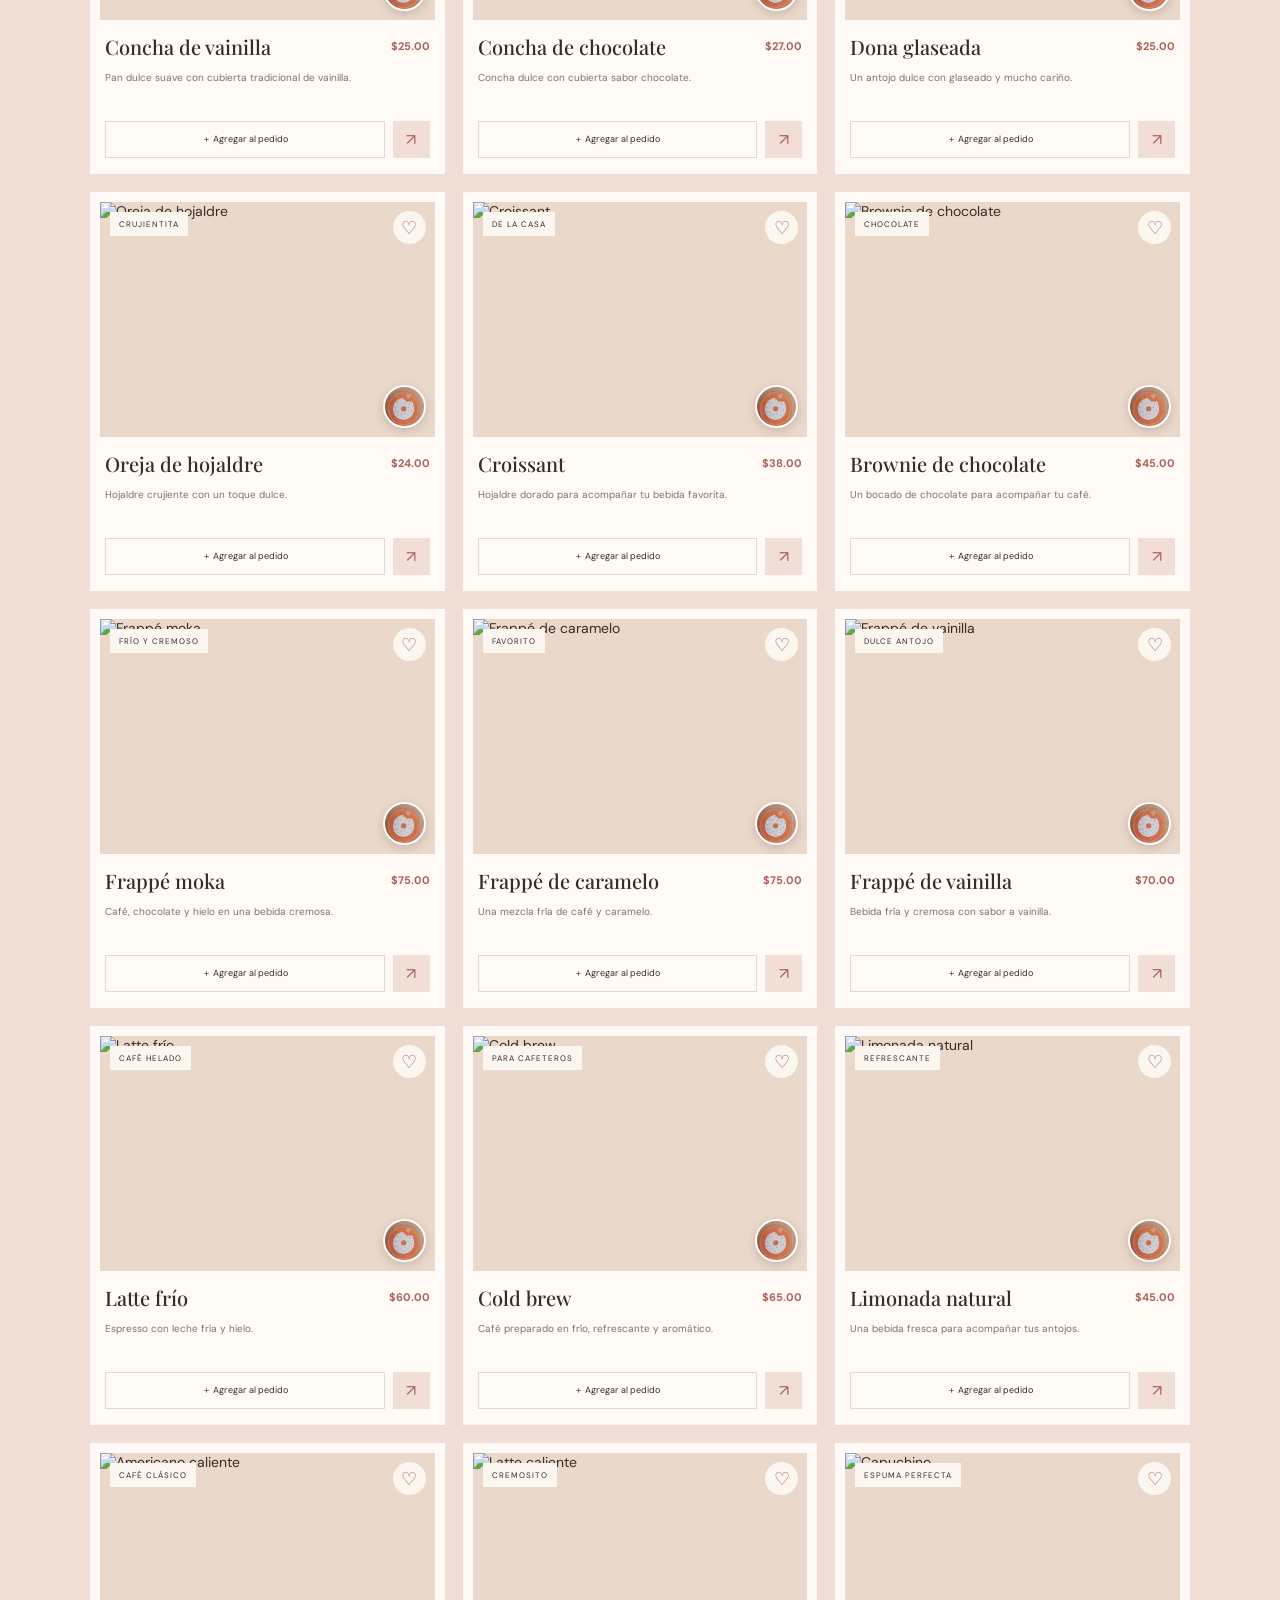
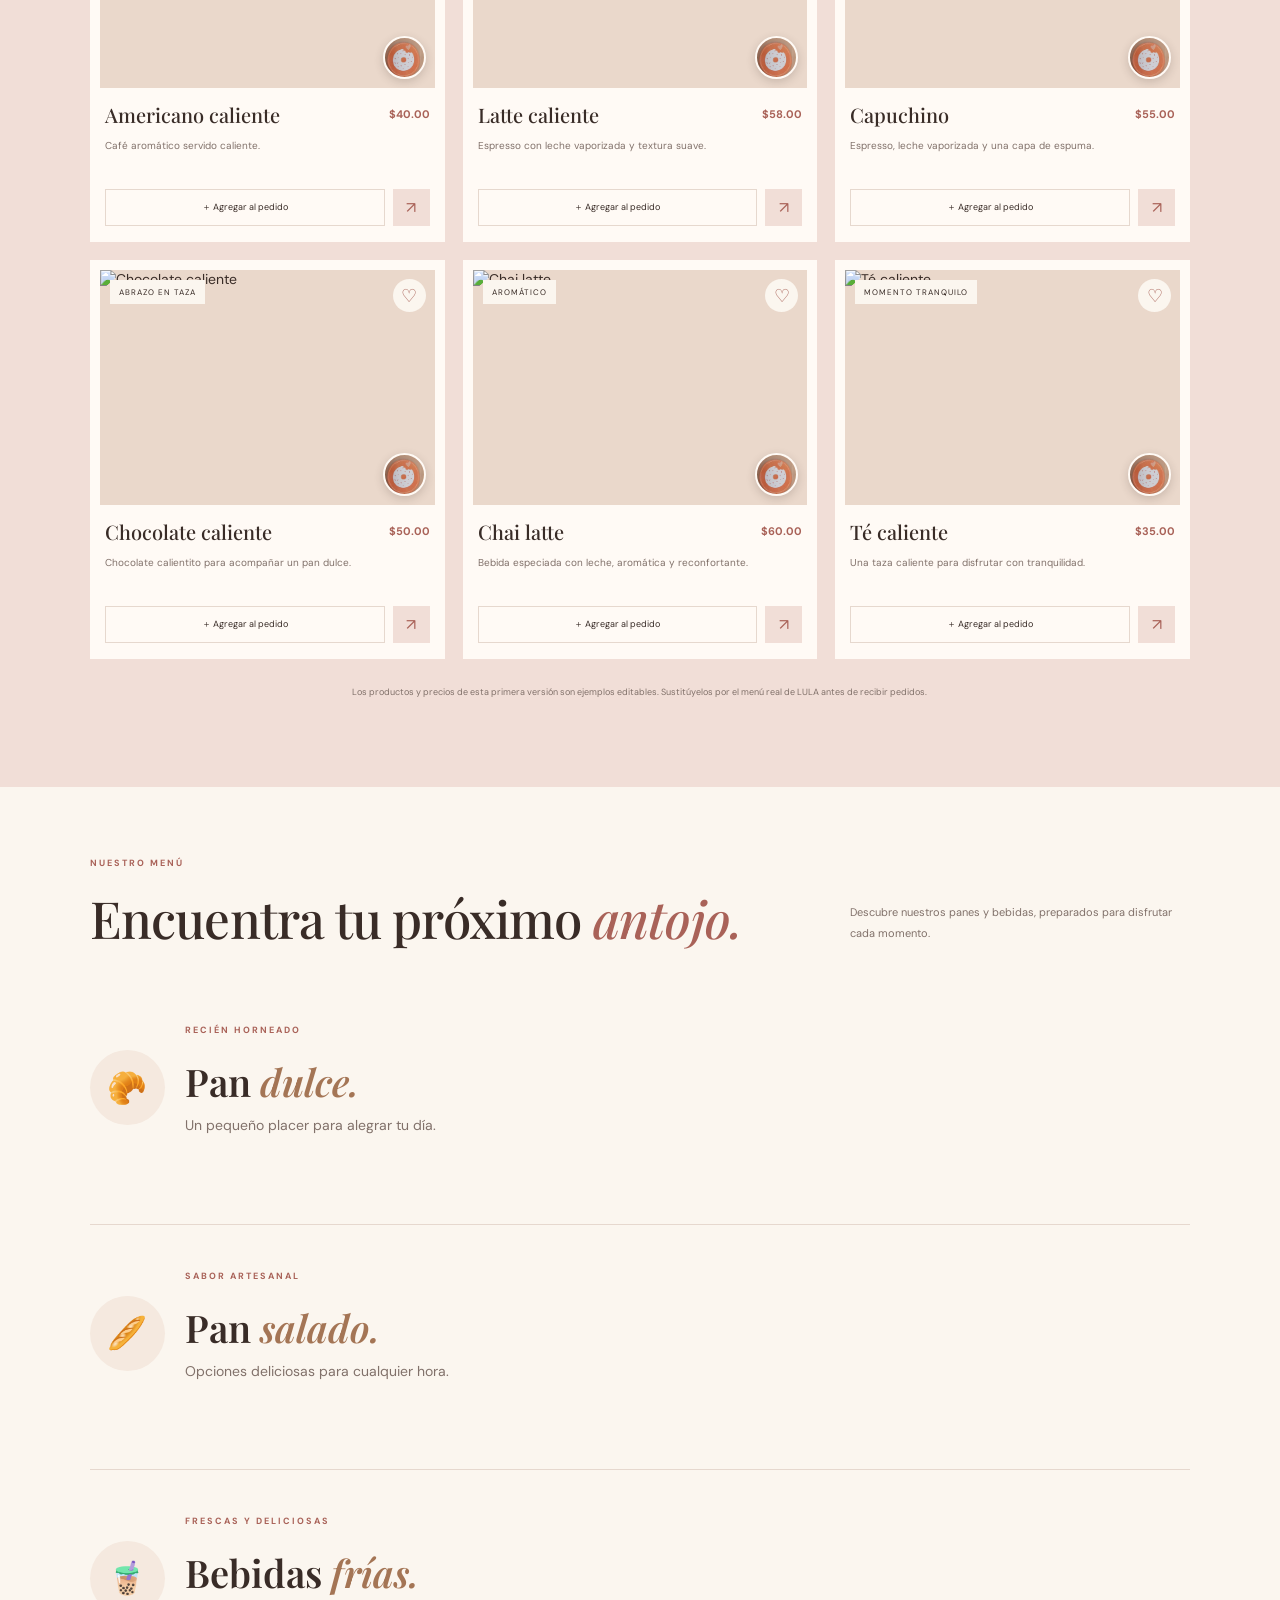
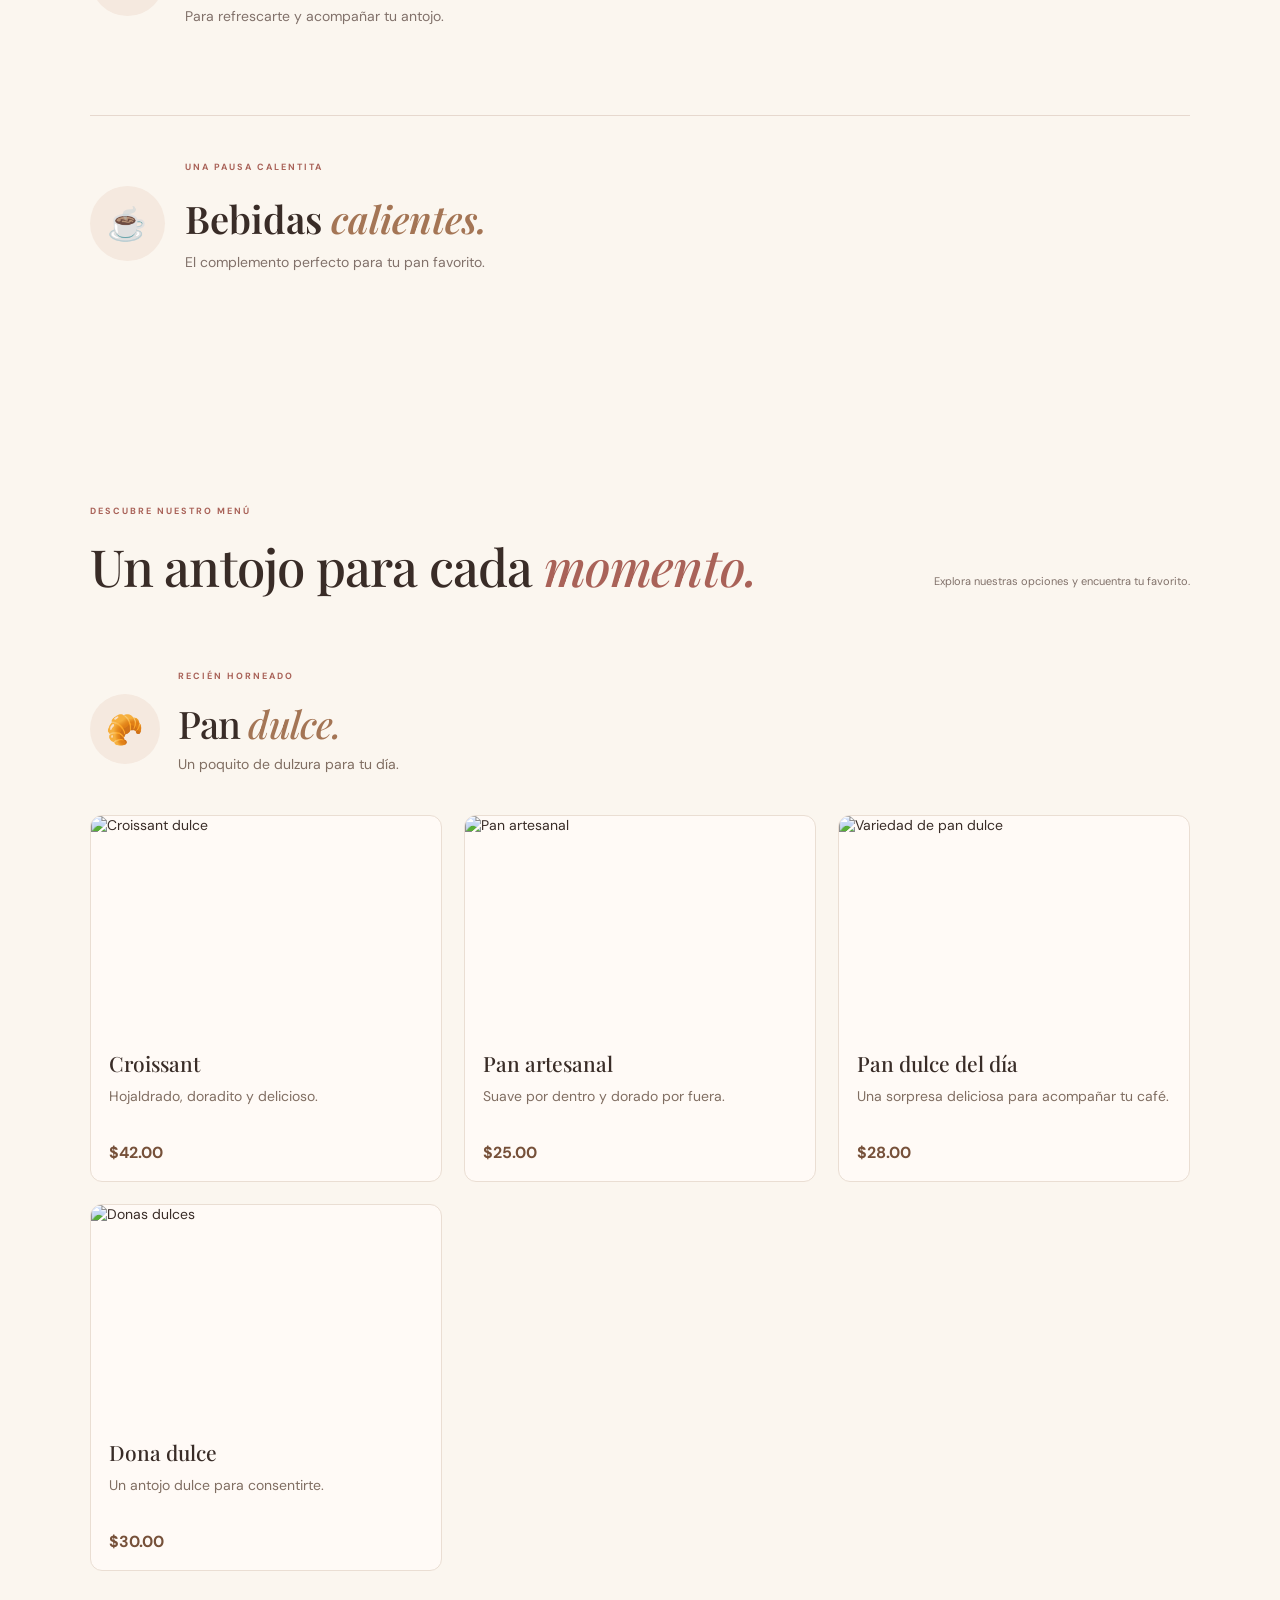
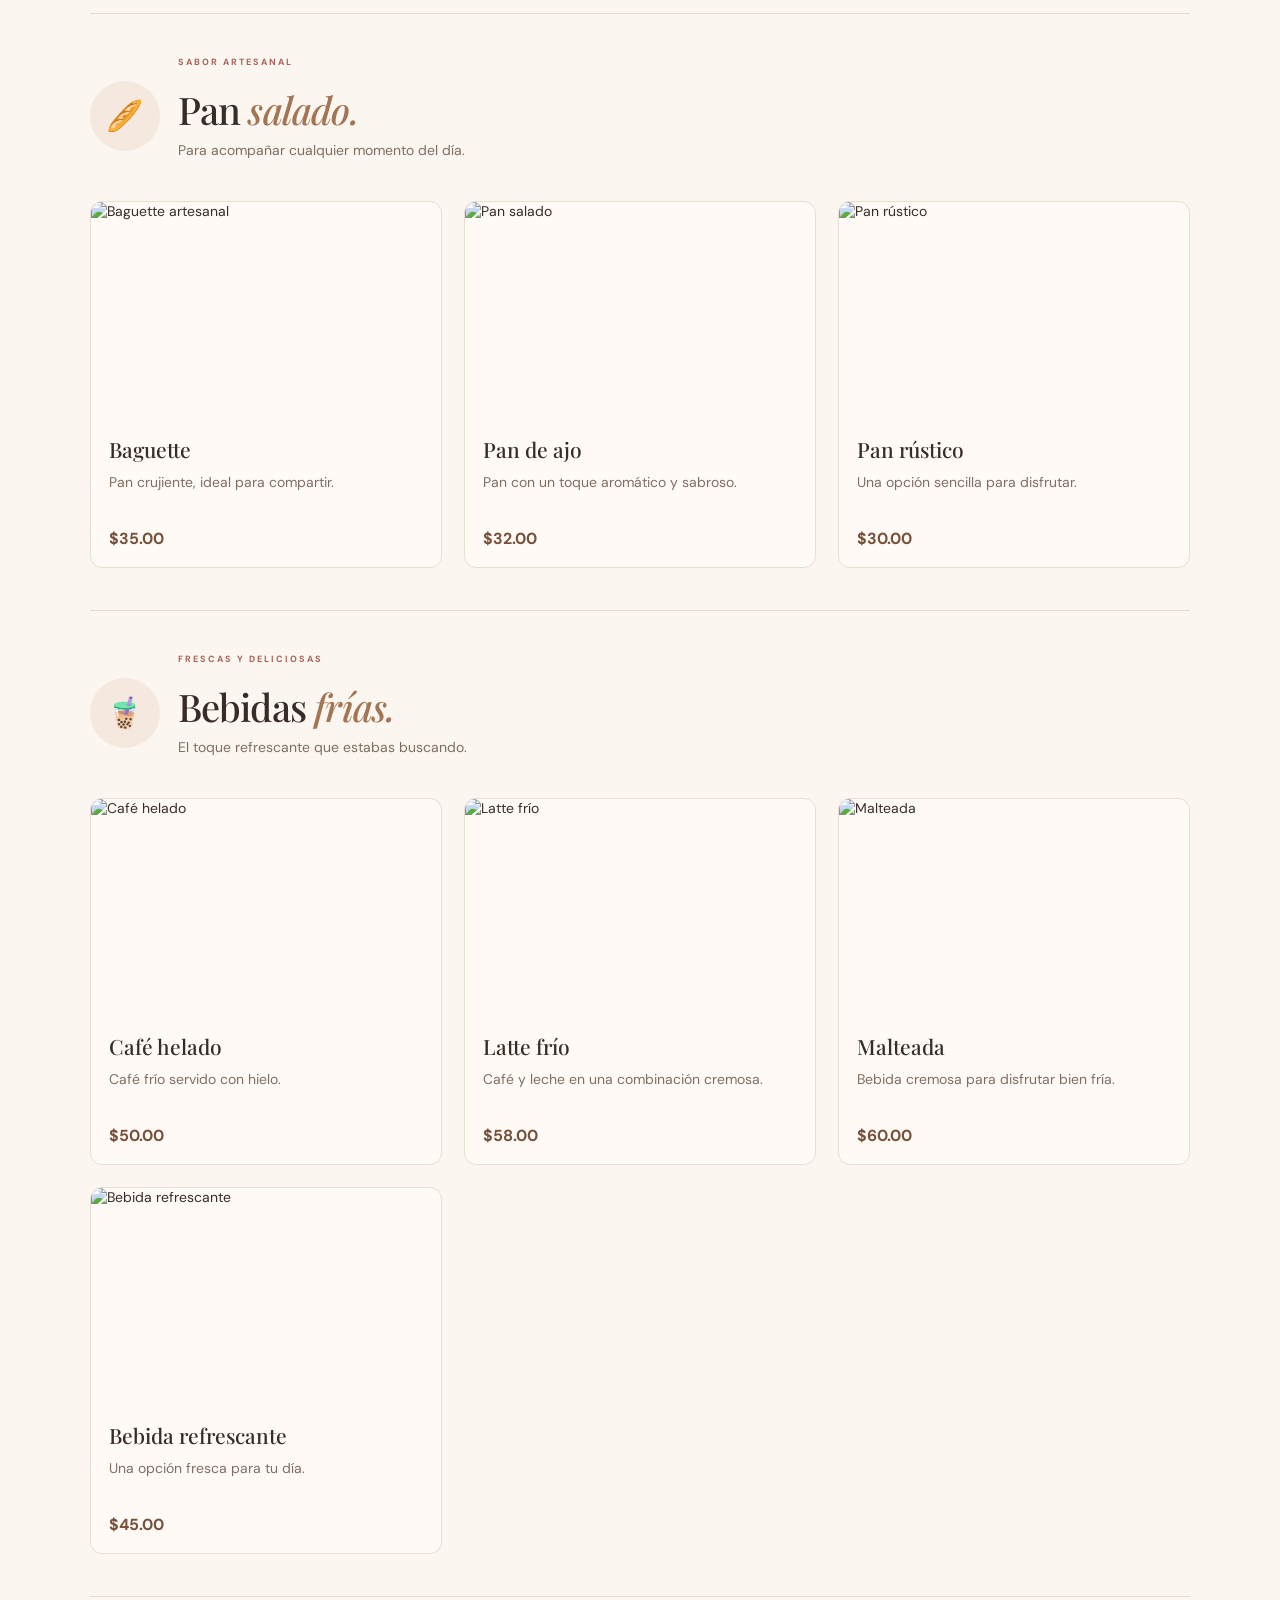
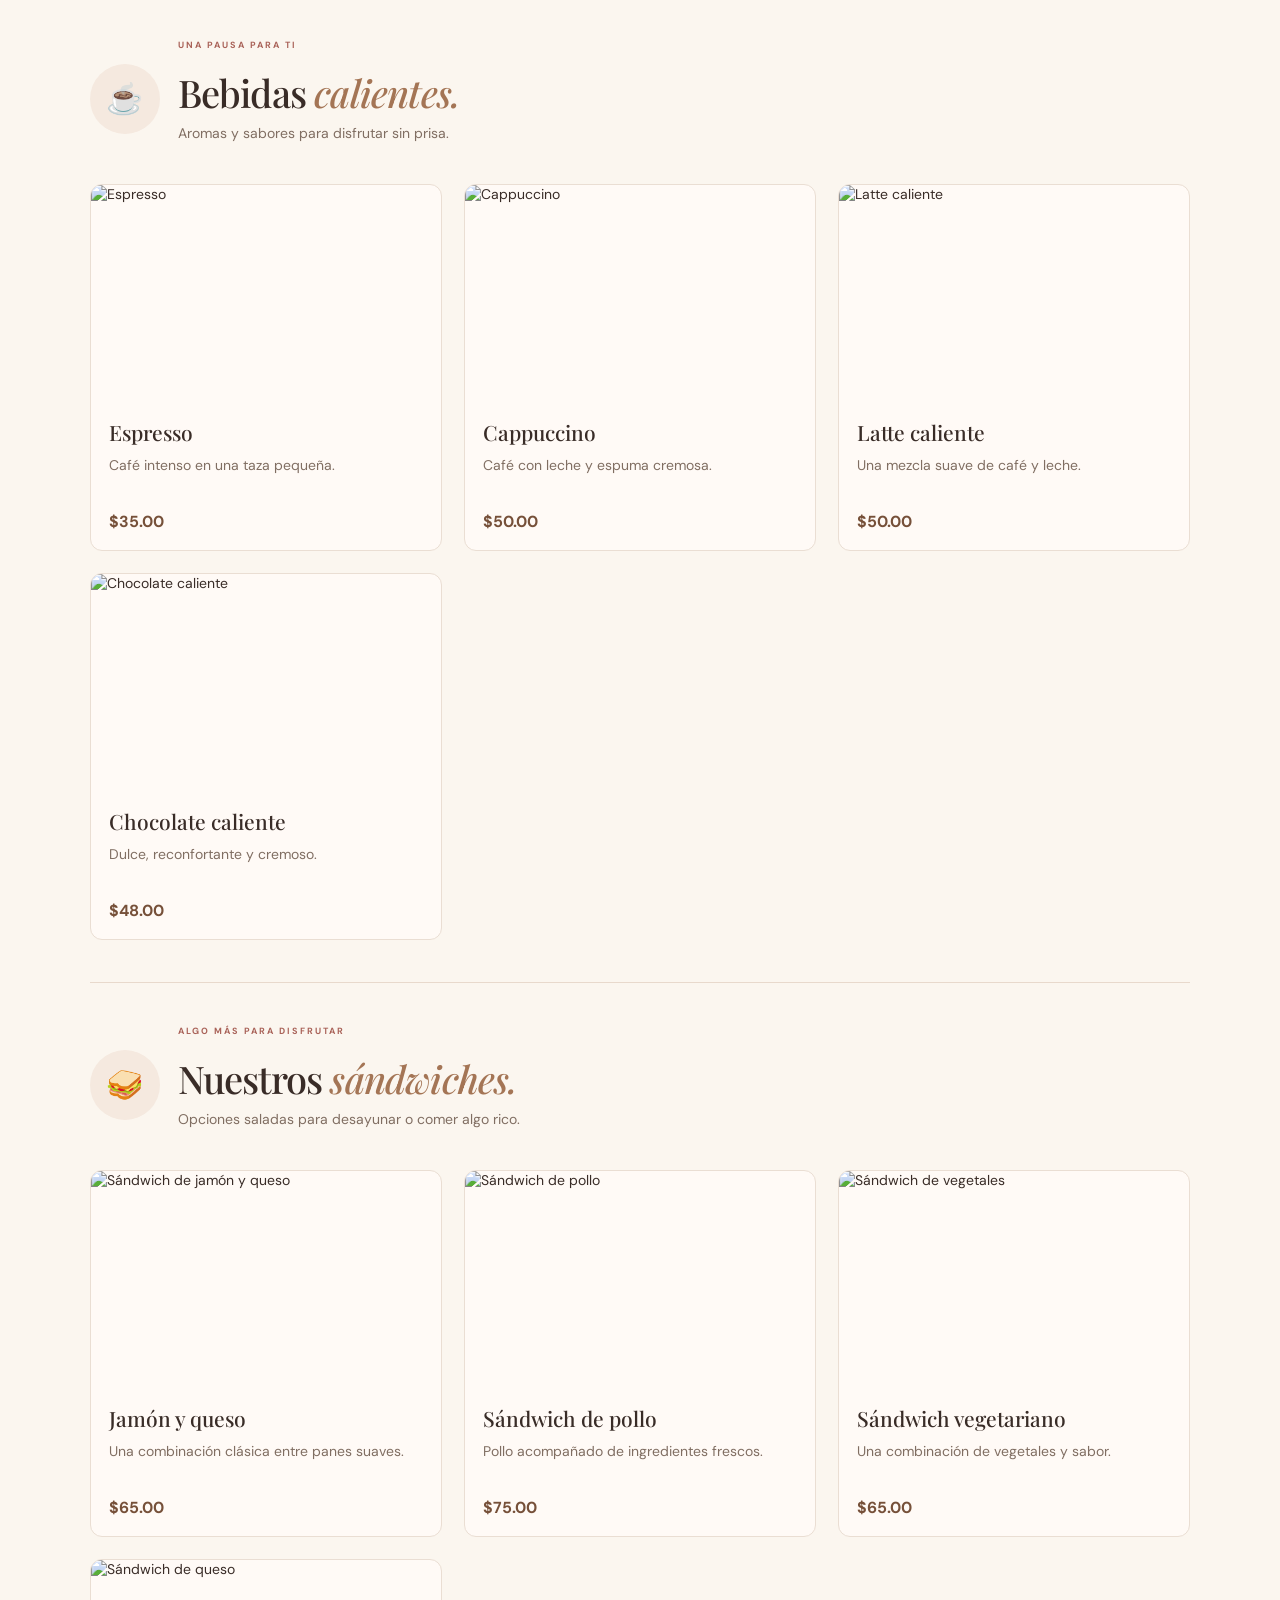
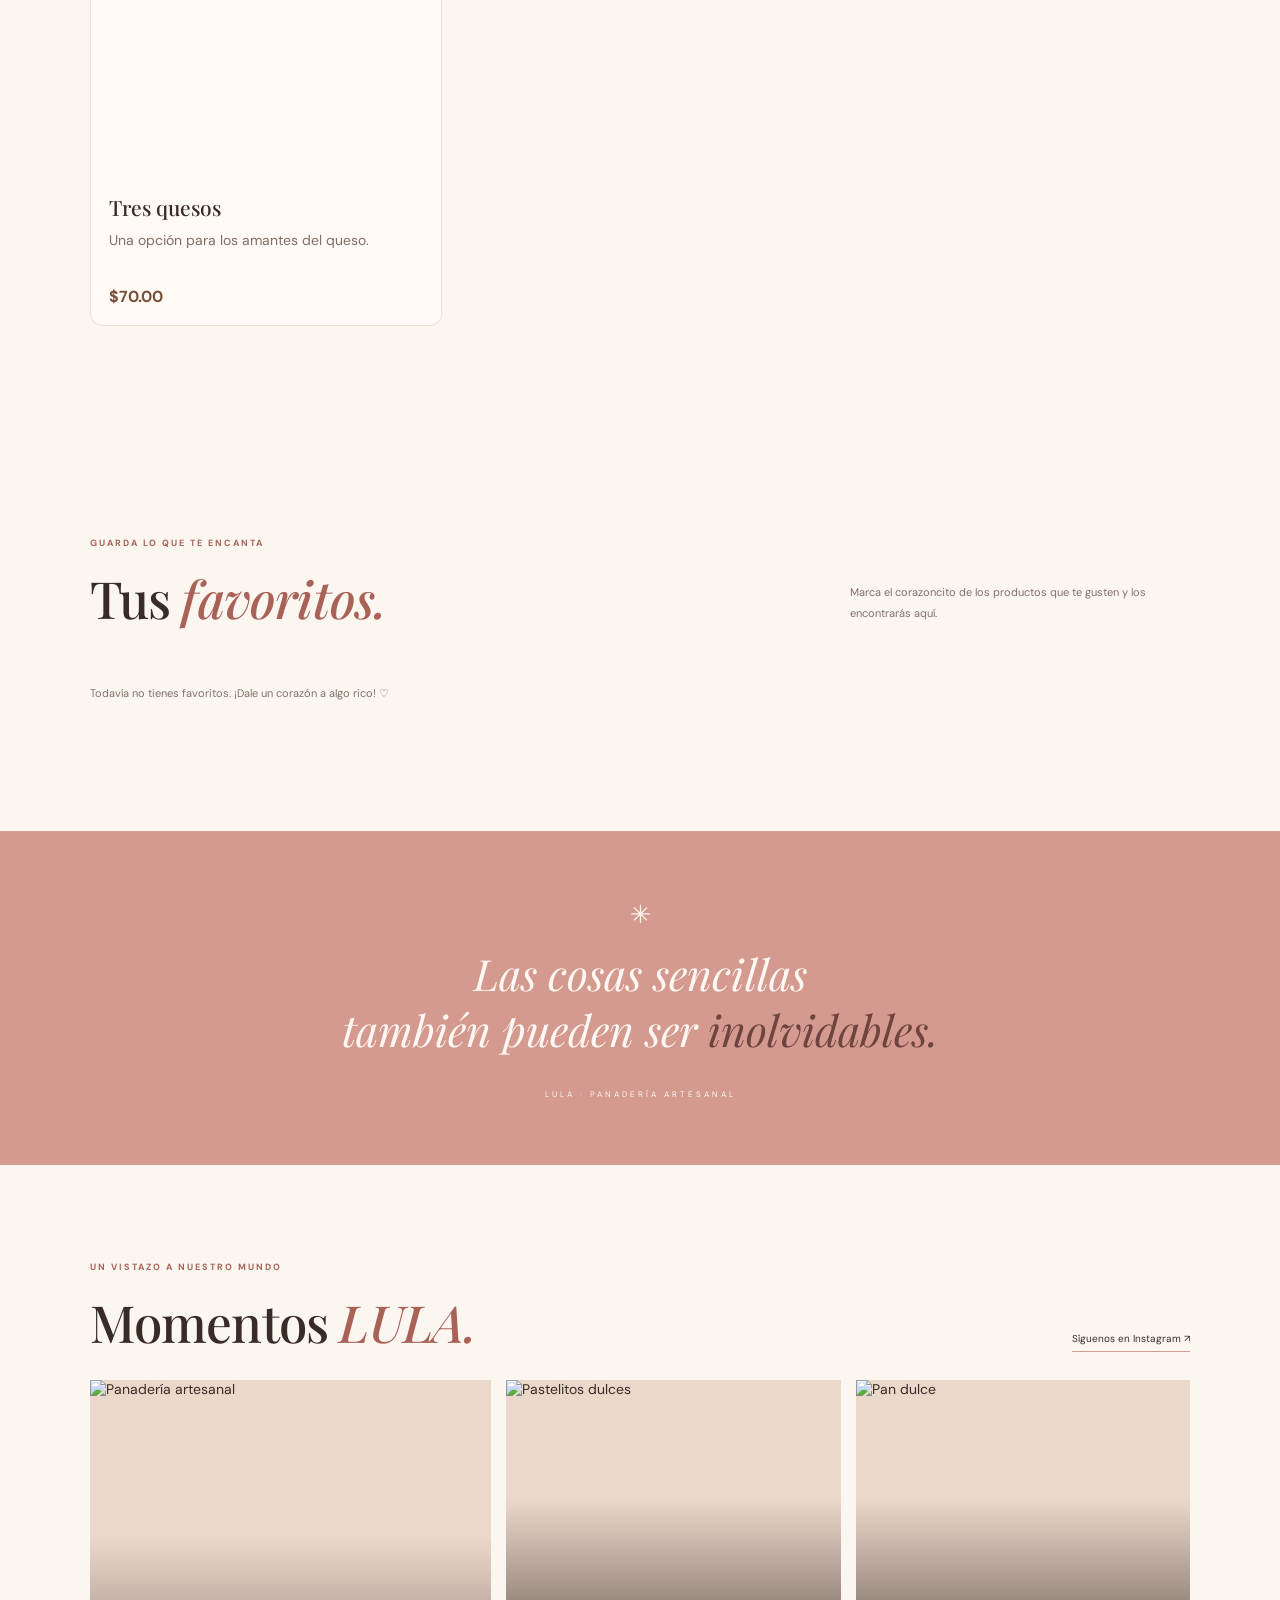
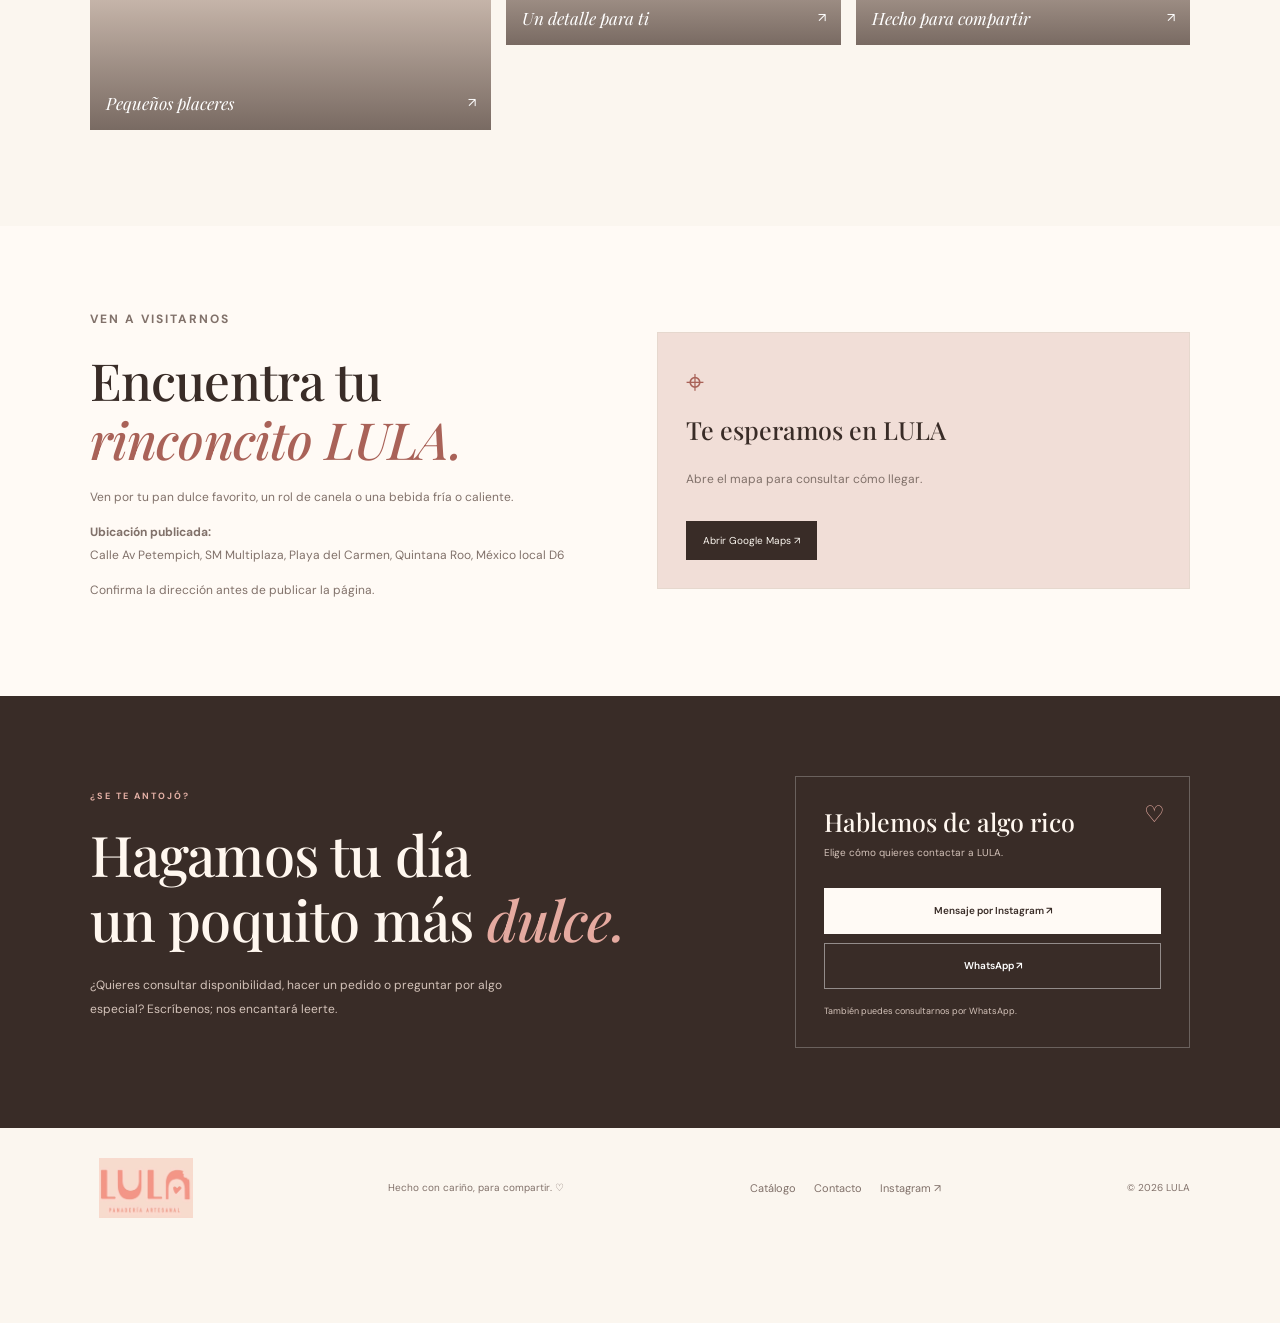
==== commit 5a3bcfc6: "Add files via upload" ====
--- a/index.html
+++ b/index.html
@@ -117,6 +117,261 @@
 </section>
 <!-- ===== FIN DE LAS NUEVAS SECCIONES ===== -->
 
+<!-- ===== MENÚ ADICIONAL LULA ===== -->
+<section class="lula-menu-extra section-wrap" id="menu-extra">
+
+  <div class="section-heading">
+    <div>
+      <p class="eyebrow">DESCUBRE NUESTRO MENÚ</p>
+      <h2>Un antojo para cada <em>momento.</em></h2>
+    </div>
+    <p>Explora nuestras opciones y encuentra tu favorito.</p>
+  </div>
+
+  <!-- 1. PAN DULCE -->
+  <section class="lula-menu-categoria" id="extra-pan-dulce">
+    <div class="lula-menu-titulo">
+      <span>🥐</span>
+      <div>
+        <p class="eyebrow">RECIÉN HORNEADO</p>
+        <h2>Pan <em>dulce.</em></h2>
+        <p>Un poquito de dulzura para tu día.</p>
+      </div>
+    </div>
+
+    <div class="lula-menu-grid">
+      <article class="lula-menu-card">
+        <img src="https://images.unsplash.com/photo-1555507036-ab1f4038808a?auto=format&fit=crop&w=600&q=80" alt="Croissant dulce" loading="lazy">
+        <div class="lula-menu-card-info">
+          <h3>Croissant</h3>
+          <p>Hojaldrado, doradito y delicioso.</p>
+          <strong>$42.00</strong>
+        </div>
+      </article>
+
+      <article class="lula-menu-card">
+        <img src="https://images.unsplash.com/photo-1509440159596-0249088772ff?auto=format&fit=crop&w=600&q=80" alt="Pan artesanal" loading="lazy">
+        <div class="lula-menu-card-info">
+          <h3>Pan artesanal</h3>
+          <p>Suave por dentro y dorado por fuera.</p>
+          <strong>$25.00</strong>
+        </div>
+      </article>
+
+      <article class="lula-menu-card">
+        <img src="https://images.unsplash.com/photo-1509365465985-25d11c17e812?auto=format&fit=crop&w=600&q=80" alt="Variedad de pan dulce" loading="lazy">
+        <div class="lula-menu-card-info">
+          <h3>Pan dulce del día</h3>
+          <p>Una sorpresa deliciosa para acompañar tu café.</p>
+          <strong>$28.00</strong>
+        </div>
+      </article>
+
+      <article class="lula-menu-card">
+        <img src="https://images.unsplash.com/photo-1551024506-0bccd828d307?auto=format&fit=crop&w=600&q=80" alt="Donas dulces" loading="lazy">
+        <div class="lula-menu-card-info">
+          <h3>Dona dulce</h3>
+          <p>Un antojo dulce para consentirte.</p>
+          <strong>$30.00</strong>
+        </div>
+      </article>
+    </div>
+  </section>
+
+  <!-- 2. PAN SALADO -->
+  <section class="lula-menu-categoria" id="extra-pan-salado">
+    <div class="lula-menu-titulo">
+      <span>🥖</span>
+      <div>
+        <p class="eyebrow">SABOR ARTESANAL</p>
+        <h2>Pan <em>salado.</em></h2>
+        <p>Para acompañar cualquier momento del día.</p>
+      </div>
+    </div>
+
+    <div class="lula-menu-grid">
+      <article class="lula-menu-card">
+        <img src="https://images.unsplash.com/photo-1549931319-a545dcf3bc73?auto=format&fit=crop&w=600&q=80" alt="Baguette artesanal" loading="lazy">
+        <div class="lula-menu-card-info">
+          <h3>Baguette</h3>
+          <p>Pan crujiente, ideal para compartir.</p>
+          <strong>$35.00</strong>
+        </div>
+      </article>
+
+      <article class="lula-menu-card">
+        <img src="https://images.unsplash.com/photo-1585478259715-876acc5be8eb?auto=format&fit=crop&w=600&q=80" alt="Pan salado" loading="lazy">
+        <div class="lula-menu-card-info">
+          <h3>Pan de ajo</h3>
+          <p>Pan con un toque aromático y sabroso.</p>
+          <strong>$32.00</strong>
+        </div>
+      </article>
+
+      <article class="lula-menu-card">
+        <img src="https://images.unsplash.com/photo-1509440159596-0249088772ff?auto=format&fit=crop&w=600&q=80" alt="Pan rústico" loading="lazy">
+        <div class="lula-menu-card-info">
+          <h3>Pan rústico</h3>
+          <p>Una opción sencilla para disfrutar.</p>
+          <strong>$30.00</strong>
+        </div>
+      </article>
+    </div>
+  </section>
+
+  <!-- 3. BEBIDAS FRÍAS -->
+  <section class="lula-menu-categoria" id="extra-bebidas-frias">
+    <div class="lula-menu-titulo">
+      <span>🧋</span>
+      <div>
+        <p class="eyebrow">FRESCAS Y DELICIOSAS</p>
+        <h2>Bebidas <em>frías.</em></h2>
+        <p>El toque refrescante que estabas buscando.</p>
+      </div>
+    </div>
+
+    <div class="lula-menu-grid">
+      <article class="lula-menu-card">
+        <img src="https://images.unsplash.com/photo-1461023058943-07fcbe16d735?auto=format&fit=crop&w=600&q=80" alt="Café helado" loading="lazy">
+        <div class="lula-menu-card-info">
+          <h3>Café helado</h3>
+          <p>Café frío servido con hielo.</p>
+          <strong>$50.00</strong>
+        </div>
+      </article>
+
+      <article class="lula-menu-card">
+        <img src="https://images.unsplash.com/photo-1517701604599-bb29b565090c?auto=format&fit=crop&w=600&q=80" alt="Latte frío" loading="lazy">
+        <div class="lula-menu-card-info">
+          <h3>Latte frío</h3>
+          <p>Café y leche en una combinación cremosa.</p>
+          <strong>$58.00</strong>
+        </div>
+      </article>
+
+      <article class="lula-menu-card">
+        <img src="https://images.unsplash.com/photo-1572490122747-3968b75cc699?auto=format&fit=crop&w=600&q=80" alt="Malteada" loading="lazy">
+        <div class="lula-menu-card-info">
+          <h3>Malteada</h3>
+          <p>Bebida cremosa para disfrutar bien fría.</p>
+          <strong>$60.00</strong>
+        </div>
+      </article>
+
+      <article class="lula-menu-card">
+        <img src="https://images.unsplash.com/photo-1513558161293-cdaf765edfd7?auto=format&fit=crop&w=600&q=80" alt="Bebida refrescante" loading="lazy">
+        <div class="lula-menu-card-info">
+          <h3>Bebida refrescante</h3>
+          <p>Una opción fresca para tu día.</p>
+          <strong>$45.00</strong>
+        </div>
+      </article>
+    </div>
+  </section>
+
+  <!-- 4. BEBIDAS CALIENTES -->
+  <section class="lula-menu-categoria" id="extra-bebidas-calientes">
+    <div class="lula-menu-titulo">
+      <span>☕</span>
+      <div>
+        <p class="eyebrow">UNA PAUSA PARA TI</p>
+        <h2>Bebidas <em>calientes.</em></h2>
+        <p>Aromas y sabores para disfrutar sin prisa.</p>
+      </div>
+    </div>
+
+    <div class="lula-menu-grid">
+      <article class="lula-menu-card">
+        <img src="https://images.unsplash.com/photo-1510707577719-ae7c14805e3a?auto=format&fit=crop&w=600&q=80" alt="Espresso" loading="lazy">
+        <div class="lula-menu-card-info">
+          <h3>Espresso</h3>
+          <p>Café intenso en una taza pequeña.</p>
+          <strong>$35.00</strong>
+        </div>
+      </article>
+
+      <article class="lula-menu-card">
+        <img src="https://images.unsplash.com/photo-1534778101976-62847782c213?auto=format&fit=crop&w=600&q=80" alt="Cappuccino" loading="lazy">
+        <div class="lula-menu-card-info">
+          <h3>Cappuccino</h3>
+          <p>Café con leche y espuma cremosa.</p>
+          <strong>$50.00</strong>
+        </div>
+      </article>
+
+      <article class="lula-menu-card">
+        <img src="https://images.unsplash.com/photo-1570968915860-54d5c301fa9f?auto=format&fit=crop&w=600&q=80" alt="Latte caliente" loading="lazy">
+        <div class="lula-menu-card-info">
+          <h3>Latte caliente</h3>
+          <p>Una mezcla suave de café y leche.</p>
+          <strong>$50.00</strong>
+        </div>
+      </article>
+
+      <article class="lula-menu-card">
+        <img src="https://images.unsplash.com/photo-1542990253-0b8be4b8c9eb?auto=format&fit=crop&w=600&q=80" alt="Chocolate caliente" loading="lazy">
+        <div class="lula-menu-card-info">
+          <h3>Chocolate caliente</h3>
+          <p>Dulce, reconfortante y cremoso.</p>
+          <strong>$48.00</strong>
+        </div>
+      </article>
+    </div>
+  </section>
+
+  <!-- 5. SÁNDWICHES -->
+  <section class="lula-menu-categoria" id="extra-sandwiches">
+    <div class="lula-menu-titulo">
+      <span>🥪</span>
+      <div>
+        <p class="eyebrow">ALGO MÁS PARA DISFRUTAR</p>
+        <h2>Nuestros <em>sándwiches.</em></h2>
+        <p>Opciones saladas para desayunar o comer algo rico.</p>
+      </div>
+    </div>
+
+    <div class="lula-menu-grid">
+      <article class="lula-menu-card">
+        <img src="https://images.unsplash.com/photo-1528735602780-2552fd46c7af?auto=format&fit=crop&w=600&q=80" alt="Sándwich de jamón y queso" loading="lazy">
+        <div class="lula-menu-card-info">
+          <h3>Jamón y queso</h3>
+          <p>Una combinación clásica entre panes suaves.</p>
+          <strong>$65.00</strong>
+        </div>
+      </article>
+
+      <article class="lula-menu-card">
+        <img src="https://images.unsplash.com/photo-1553909489-cd47e0ef937f?auto=format&fit=crop&w=600&q=80" alt="Sándwich de pollo" loading="lazy">
+        <div class="lula-menu-card-info">
+          <h3>Sándwich de pollo</h3>
+          <p>Pollo acompañado de ingredientes frescos.</p>
+          <strong>$75.00</strong>
+        </div>
+      </article>
+
+      <article class="lula-menu-card">
+        <img src="https://images.unsplash.com/photo-1539252554453-80ab65ce3586?auto=format&fit=crop&w=600&q=80" alt="Sándwich de vegetales" loading="lazy">
+        <div class="lula-menu-card-info">
+          <h3>Sándwich vegetariano</h3>
+          <p>Una combinación de vegetales y sabor.</p>
+          <strong>$65.00</strong>
+        </div>
+      </article>
+
+      <article class="lula-menu-card">
+        <img src="https://images.unsplash.com/photo-1550507992-eb63ffee0847?auto=format&fit=crop&w=600&q=80" alt="Sándwich de queso" loading="lazy">
+        <div class="lula-menu-card-info">
+          <h3>Tres quesos</h3>
+          <p>Una opción para los amantes del queso.</p>
+          <strong>$70.00</strong>
+        </div>
+      </article>
+    </div>
+  </section>
+
+</section>
+<!-- ===== FIN DEL MENÚ ADICIONAL LULA ===== -->
+
 
     <section class="favorites-section section-wrap" id="favoritos"><div class="section-heading"><div><p class="eyebrow">GUARDA LO QUE TE ENCANTA</p><h2>Tus <em>favoritos.</em></h2></div><p>Marca el corazoncito de los productos que te gusten y los encontrarás aquí.</p></div><div class="favorites-grid" id="favoritesGrid"></div><p class="favorites-empty" id="favoritesEmpty">Todavía no tienes favoritos. ¡Dale un corazón a algo rico! ♡</p></section>
 
--- a/styles.css
+++ b/styles.css
@@ -258,3 +258,151 @@
 
 /* ===== FIN DE LAS SECCIONES LULA ===== */
 
+/* ===== DISEÑO ADICIONAL DEL MENÚ LULA ===== */
+
+.lula-menu-extra {
+  padding-top: 65px;
+  padding-bottom: 75px;
+}
+
+.lula-menu-categoria {
+  padding: 42px 0;
+  border-bottom: 1px solid #e8d9cc;
+  scroll-margin-top: 100px;
+}
+
+.lula-menu-categoria:last-child {
+  border-bottom: 0;
+}
+
+.lula-menu-titulo {
+  display: flex;
+  align-items: center;
+  gap: 18px;
+  margin-bottom: 26px;
+}
+
+.lula-menu-titulo > span {
+  display: flex;
+  align-items: center;
+  justify-content: center;
+  flex-shrink: 0;
+  width: 70px;
+  height: 70px;
+  border-radius: 50%;
+  background: #f5e9df;
+  font-size: 30px;
+}
+
+.lula-menu-titulo h2 {
+  margin: 5px 0;
+  font-family: "Playfair Display", Georgia, serif;
+  font-size: clamp(28px, 4vw, 38px);
+}
+
+.lula-menu-titulo h2 em {
+  color: #a47555;
+}
+
+.lula-menu-titulo div > p:last-child {
+  margin-top: 7px;
+  line-height: 1.6;
+  color: #806e62;
+}
+
+.lula-menu-grid {
+  display: grid;
+  grid-template-columns: repeat(3, minmax(0, 1fr));
+  gap: 22px;
+}
+
+.lula-menu-card {
+  overflow: hidden;
+  border: 1px solid #eaded3;
+  border-radius: 12px;
+  background: #fffaf6;
+  transition: transform .2s ease, box-shadow .2s ease;
+}
+
+.lula-menu-card:hover {
+  transform: translateY(-4px);
+  box-shadow: 0 12px 28px rgba(83, 53, 35, .10);
+}
+
+.lula-menu-card img {
+  display: block;
+  width: 100%;
+  height: 215px;
+  object-fit: cover;
+}
+
+.lula-menu-card-info {
+  padding: 18px;
+}
+
+.lula-menu-card-info h3 {
+  margin: 0 0 8px;
+  font-family: "Playfair Display", Georgia, serif;
+  font-size: 21px;
+}
+
+.lula-menu-card-info p {
+  min-height: 42px;
+  margin: 0 0 15px;
+  color: #806e62;
+  font-size: 14px;
+  line-height: 1.6;
+}
+
+.lula-menu-card-info strong {
+  color: #765039;
+  font-size: 16px;
+}
+
+@media (max-width: 760px) {
+  .lula-menu-grid {
+    grid-template-columns: repeat(2, minmax(0, 1fr));
+    gap: 15px;
+  }
+
+  .lula-menu-card img {
+    height: 175px;
+  }
+
+  .lula-menu-titulo > span {
+    width: 58px;
+    height: 58px;
+    font-size: 25px;
+  }
+}
+
+@media (max-width: 460px) {
+  .lula-menu-grid {
+    grid-template-columns: 1fr;
+  }
+
+  .lula-menu-card {
+    display: grid;
+    grid-template-columns: 120px minmax(0, 1fr);
+  }
+
+  .lula-menu-card img {
+    height: 100%;
+    min-height: 165px;
+  }
+
+  .lula-menu-card-info {
+    padding: 14px;
+  }
+
+  .lula-menu-card-info h3 {
+    font-size: 18px;
+  }
+
+  .lula-menu-card-info p {
+    min-height: 0;
+  }
+}
+
+/* ===== FIN DEL DISEÑO ADICIONAL ===== */
+
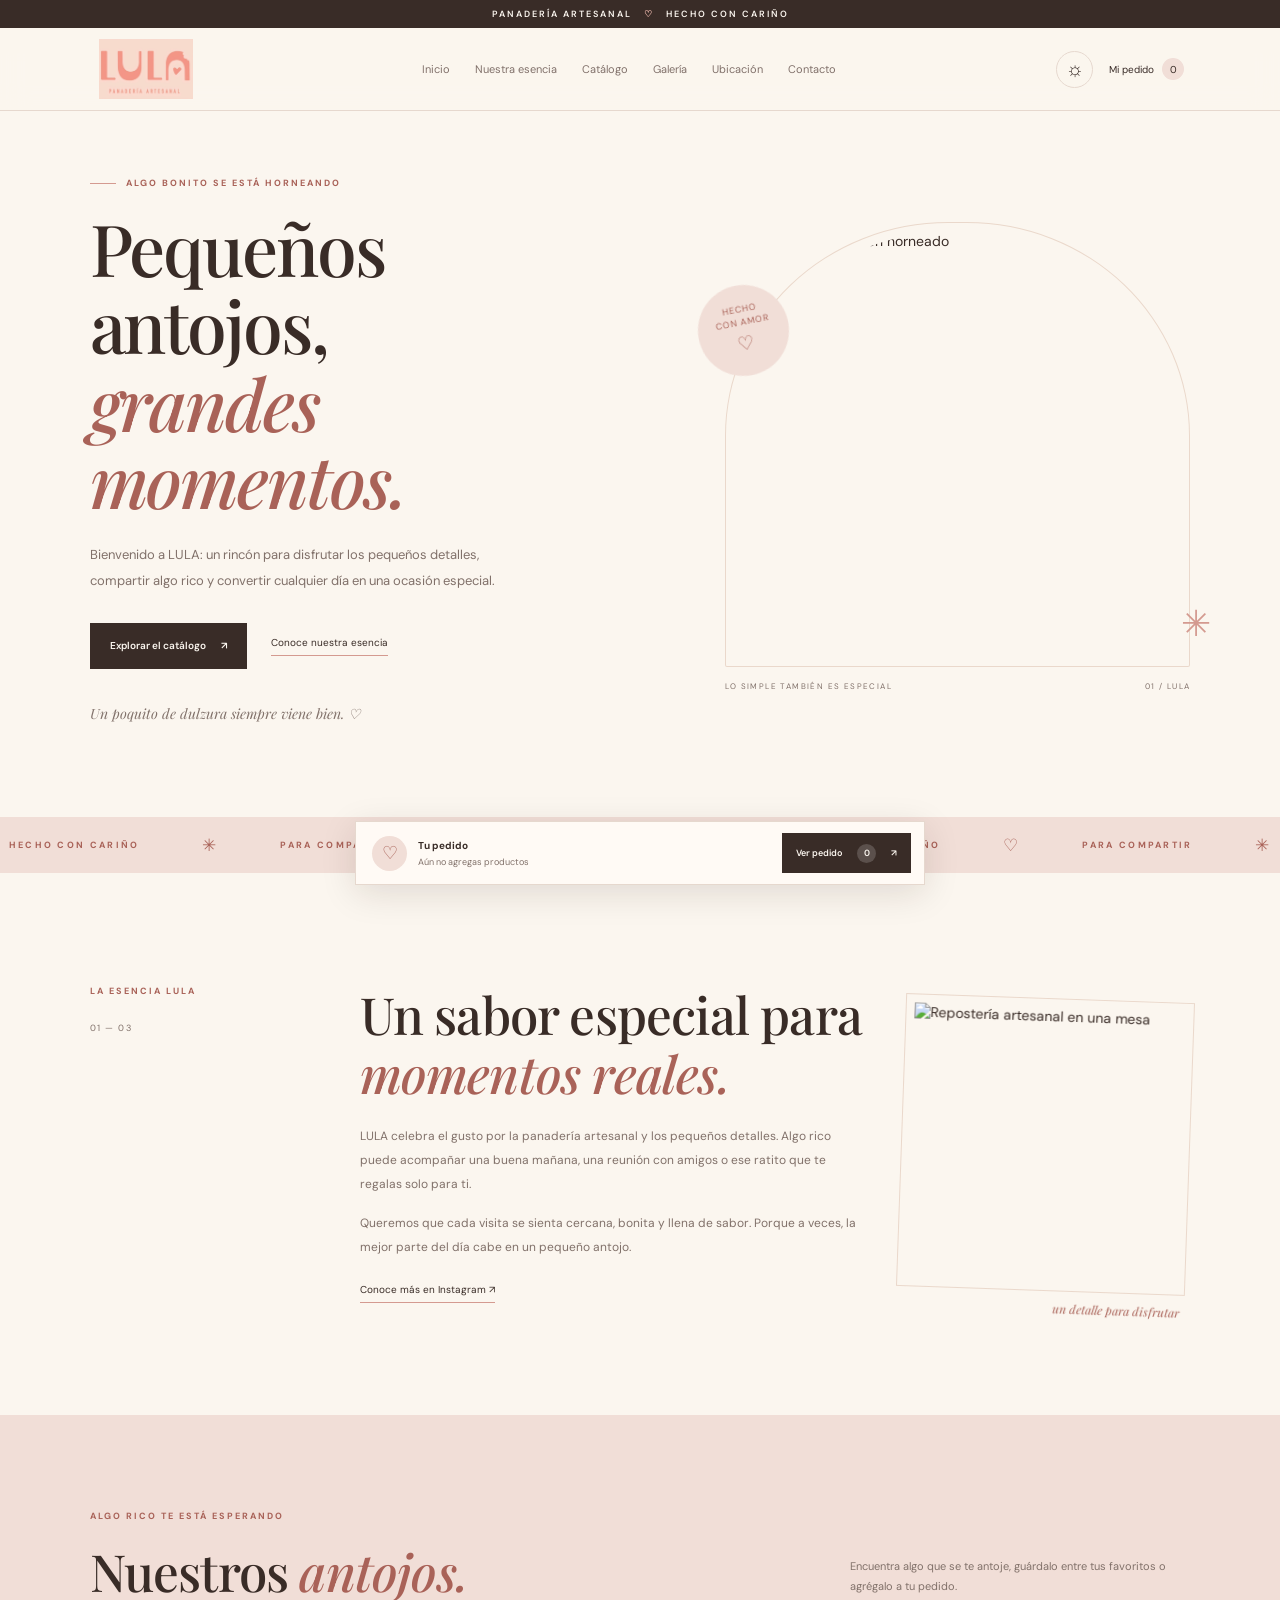
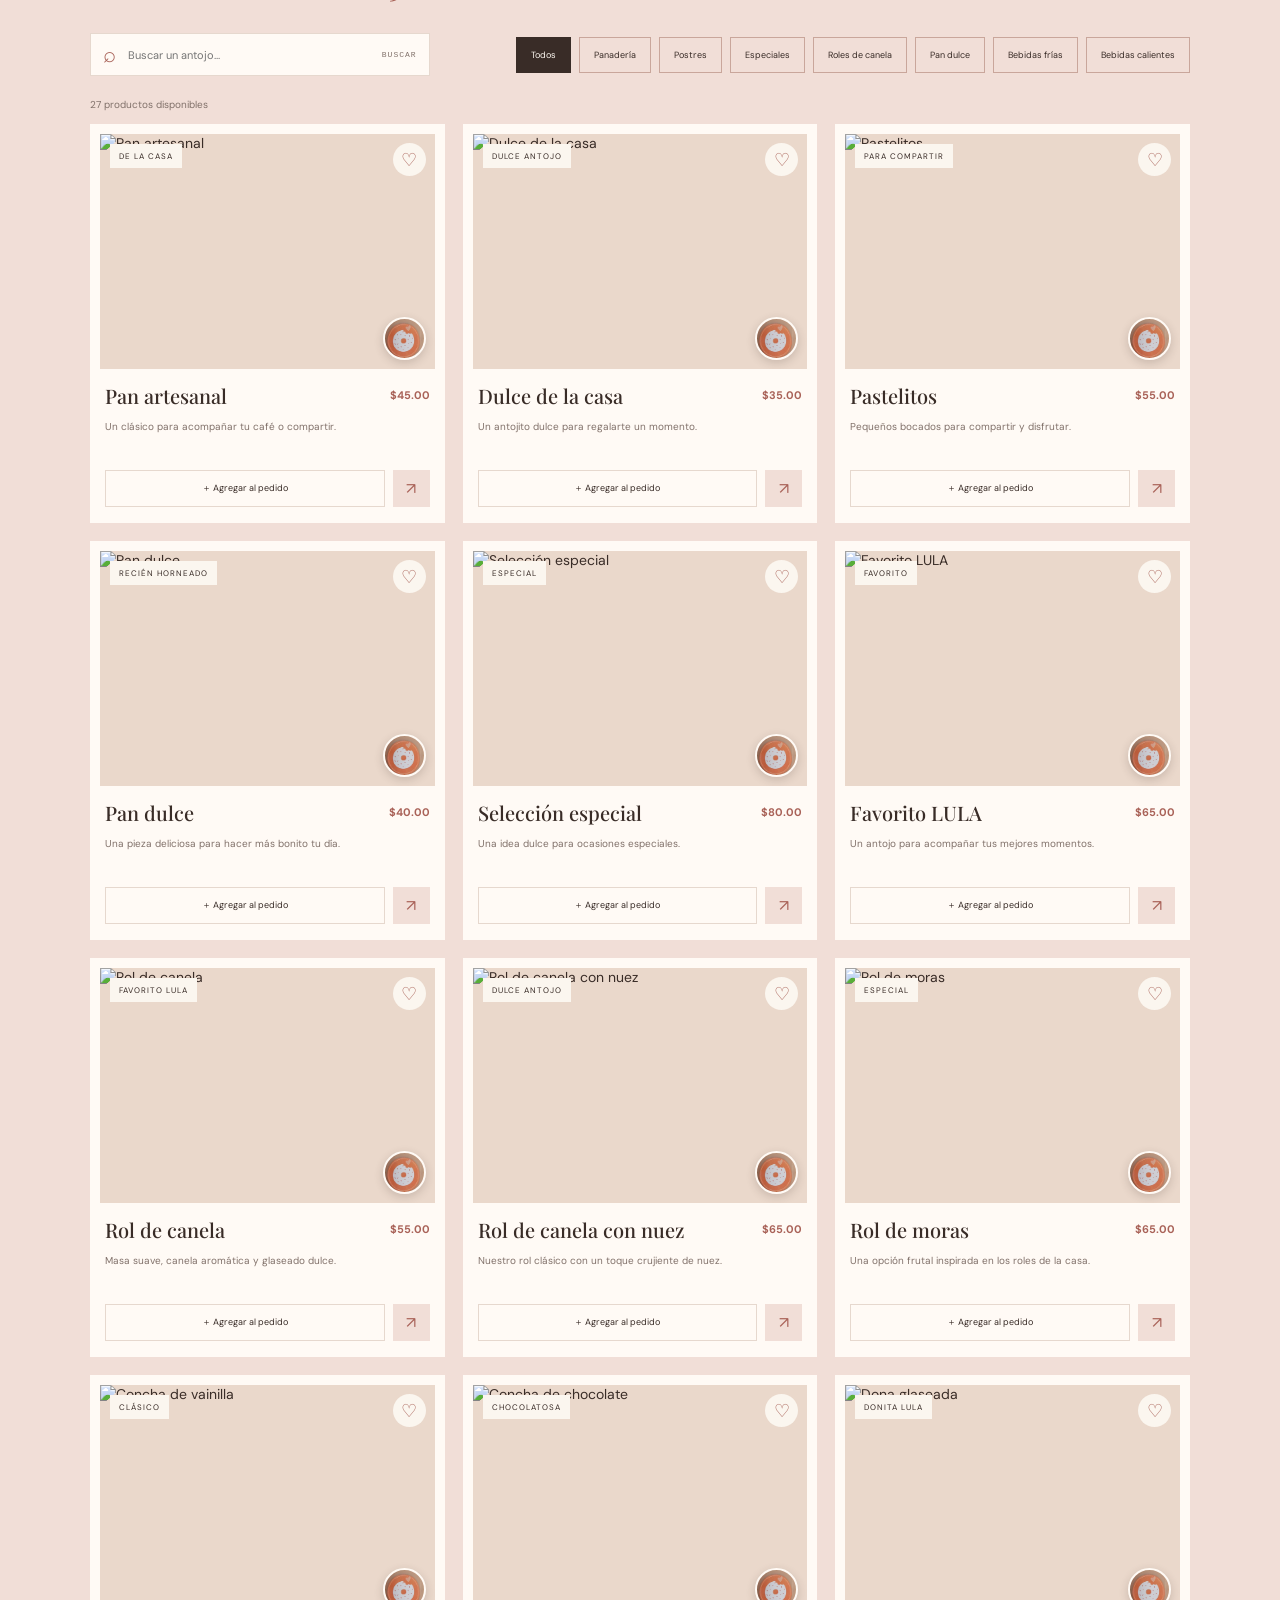
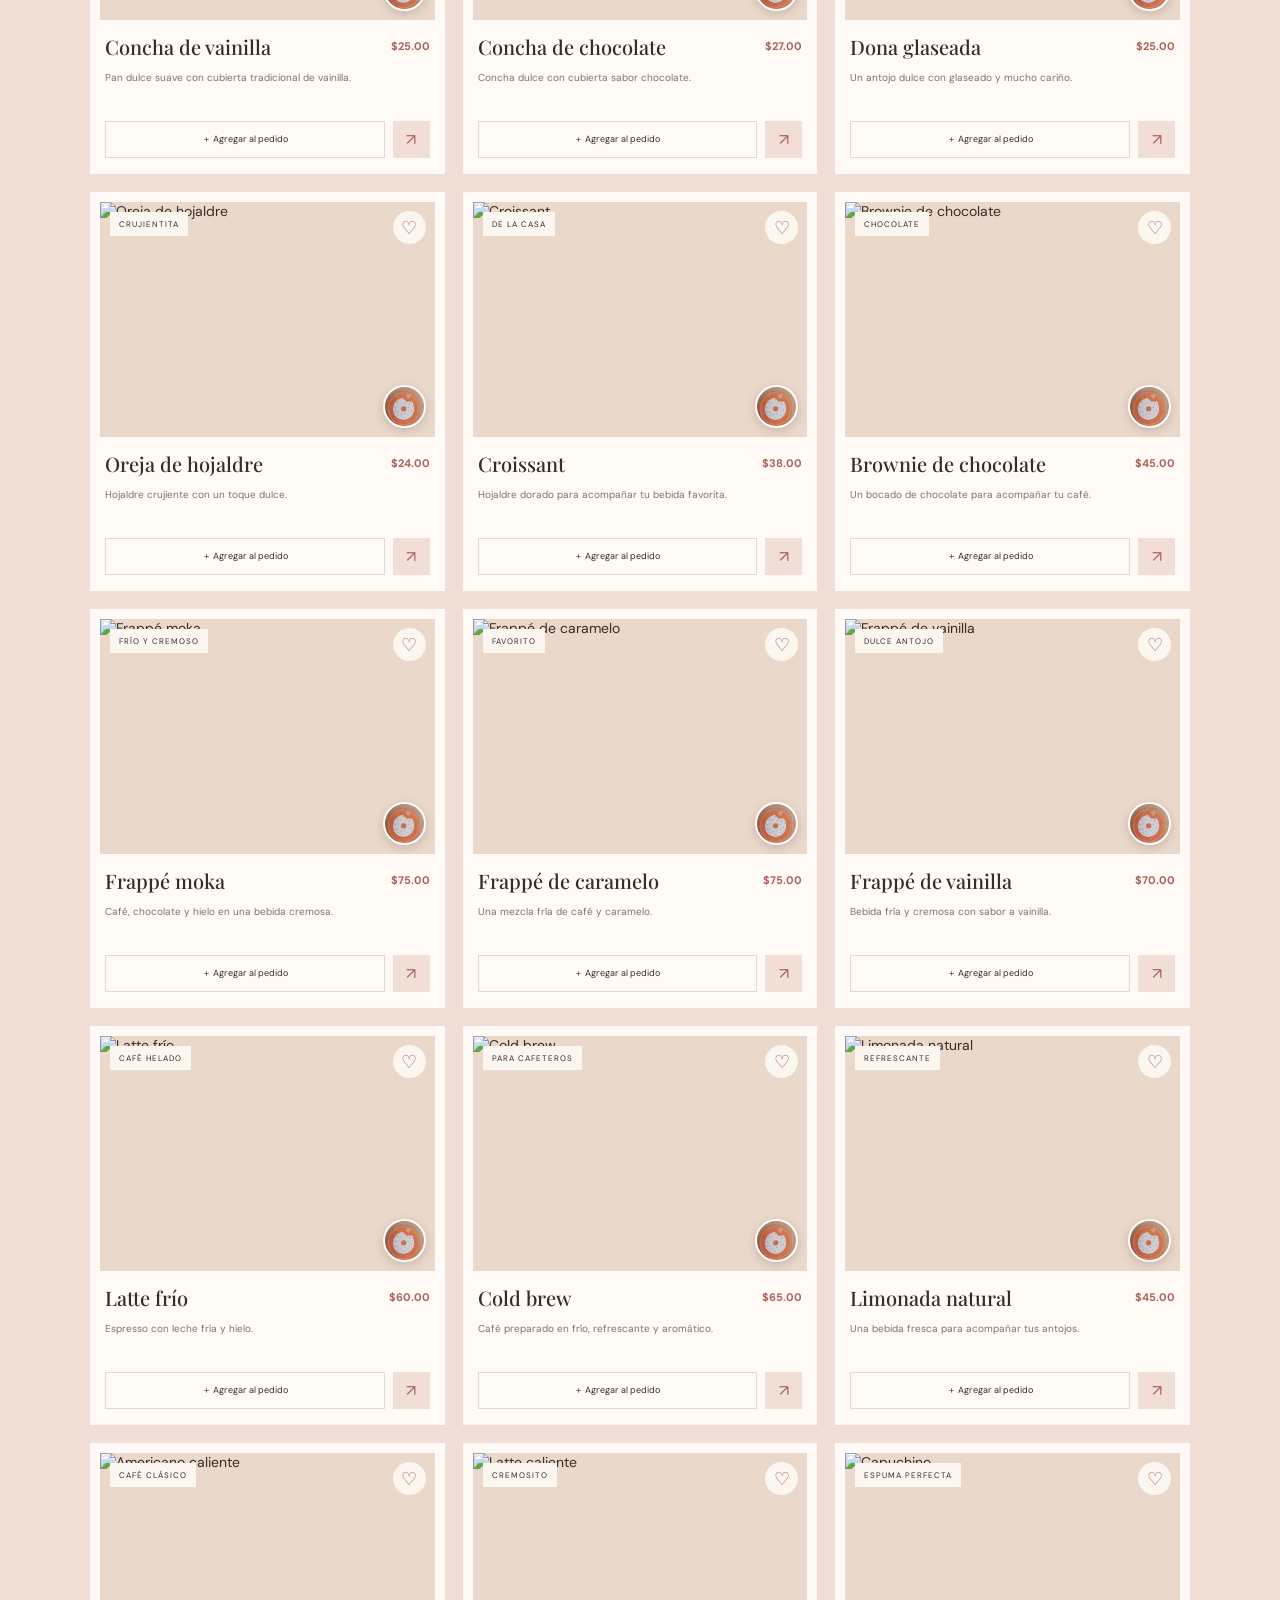
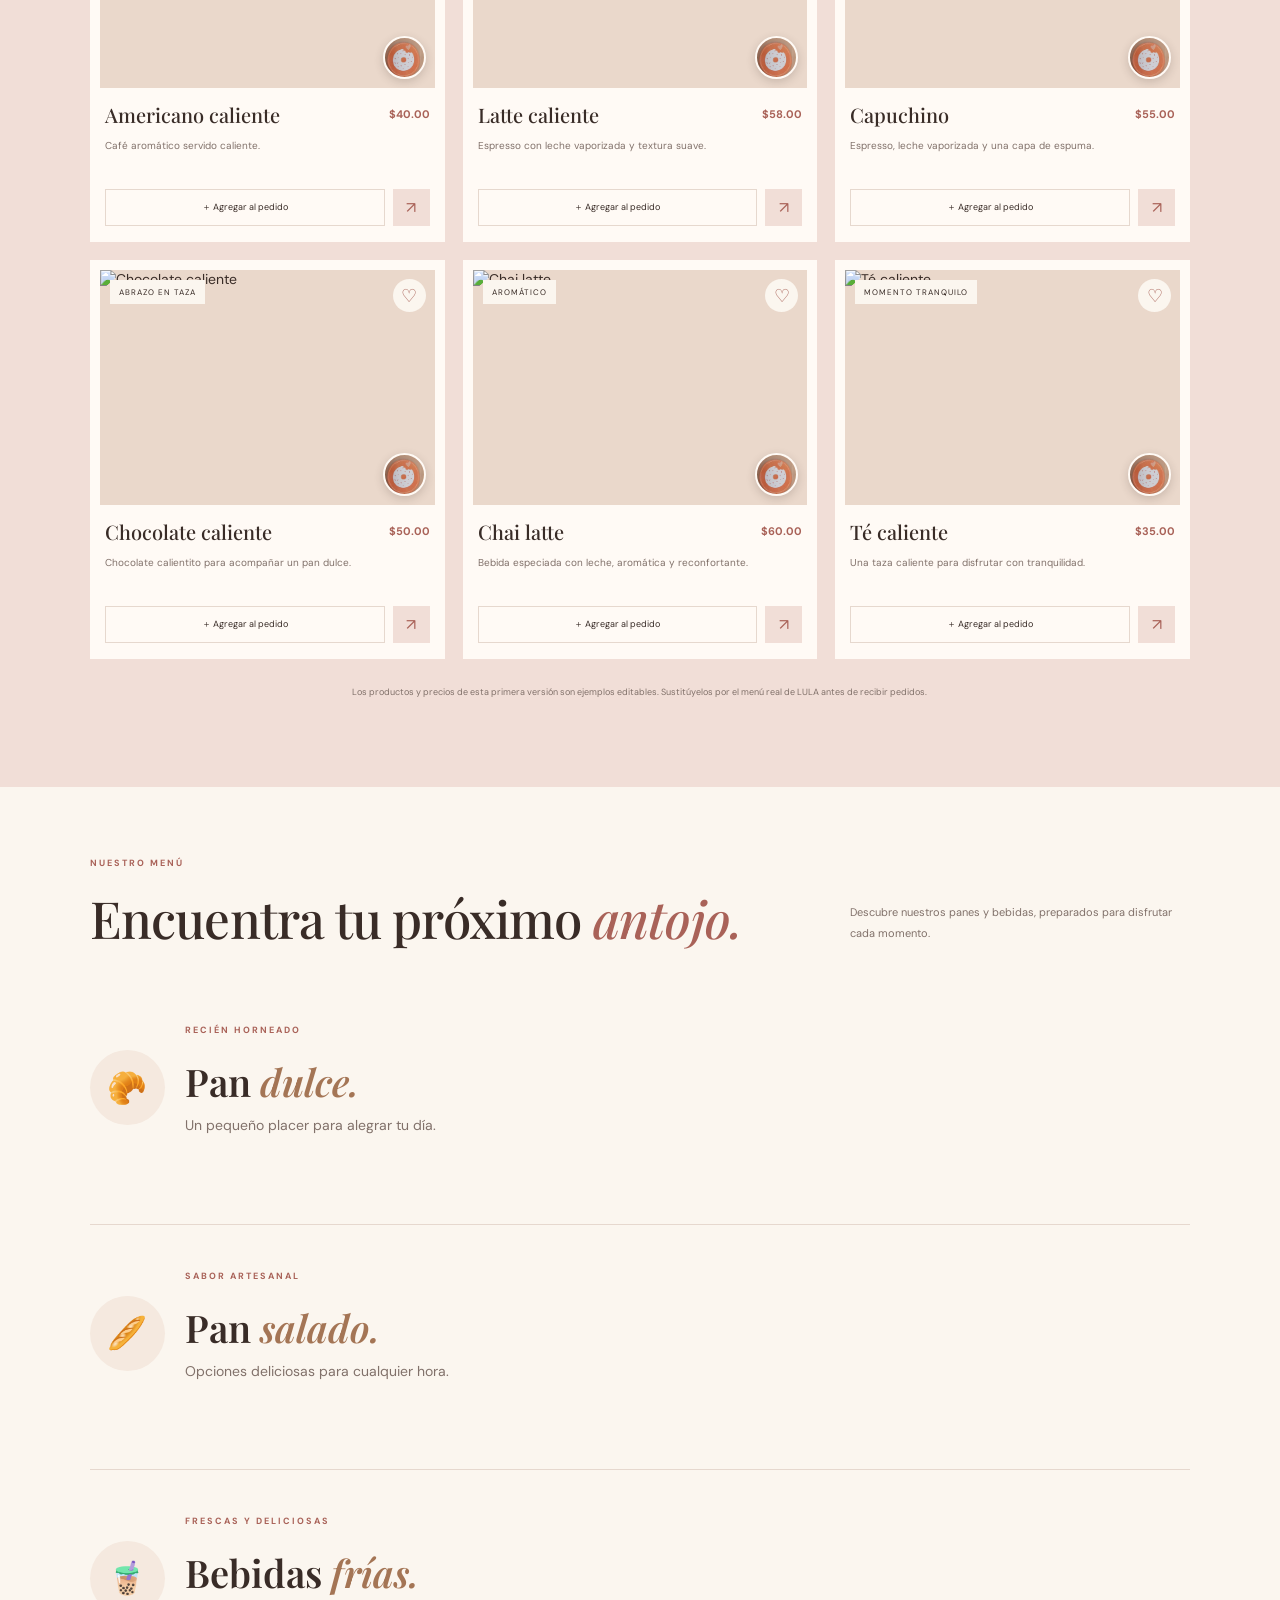
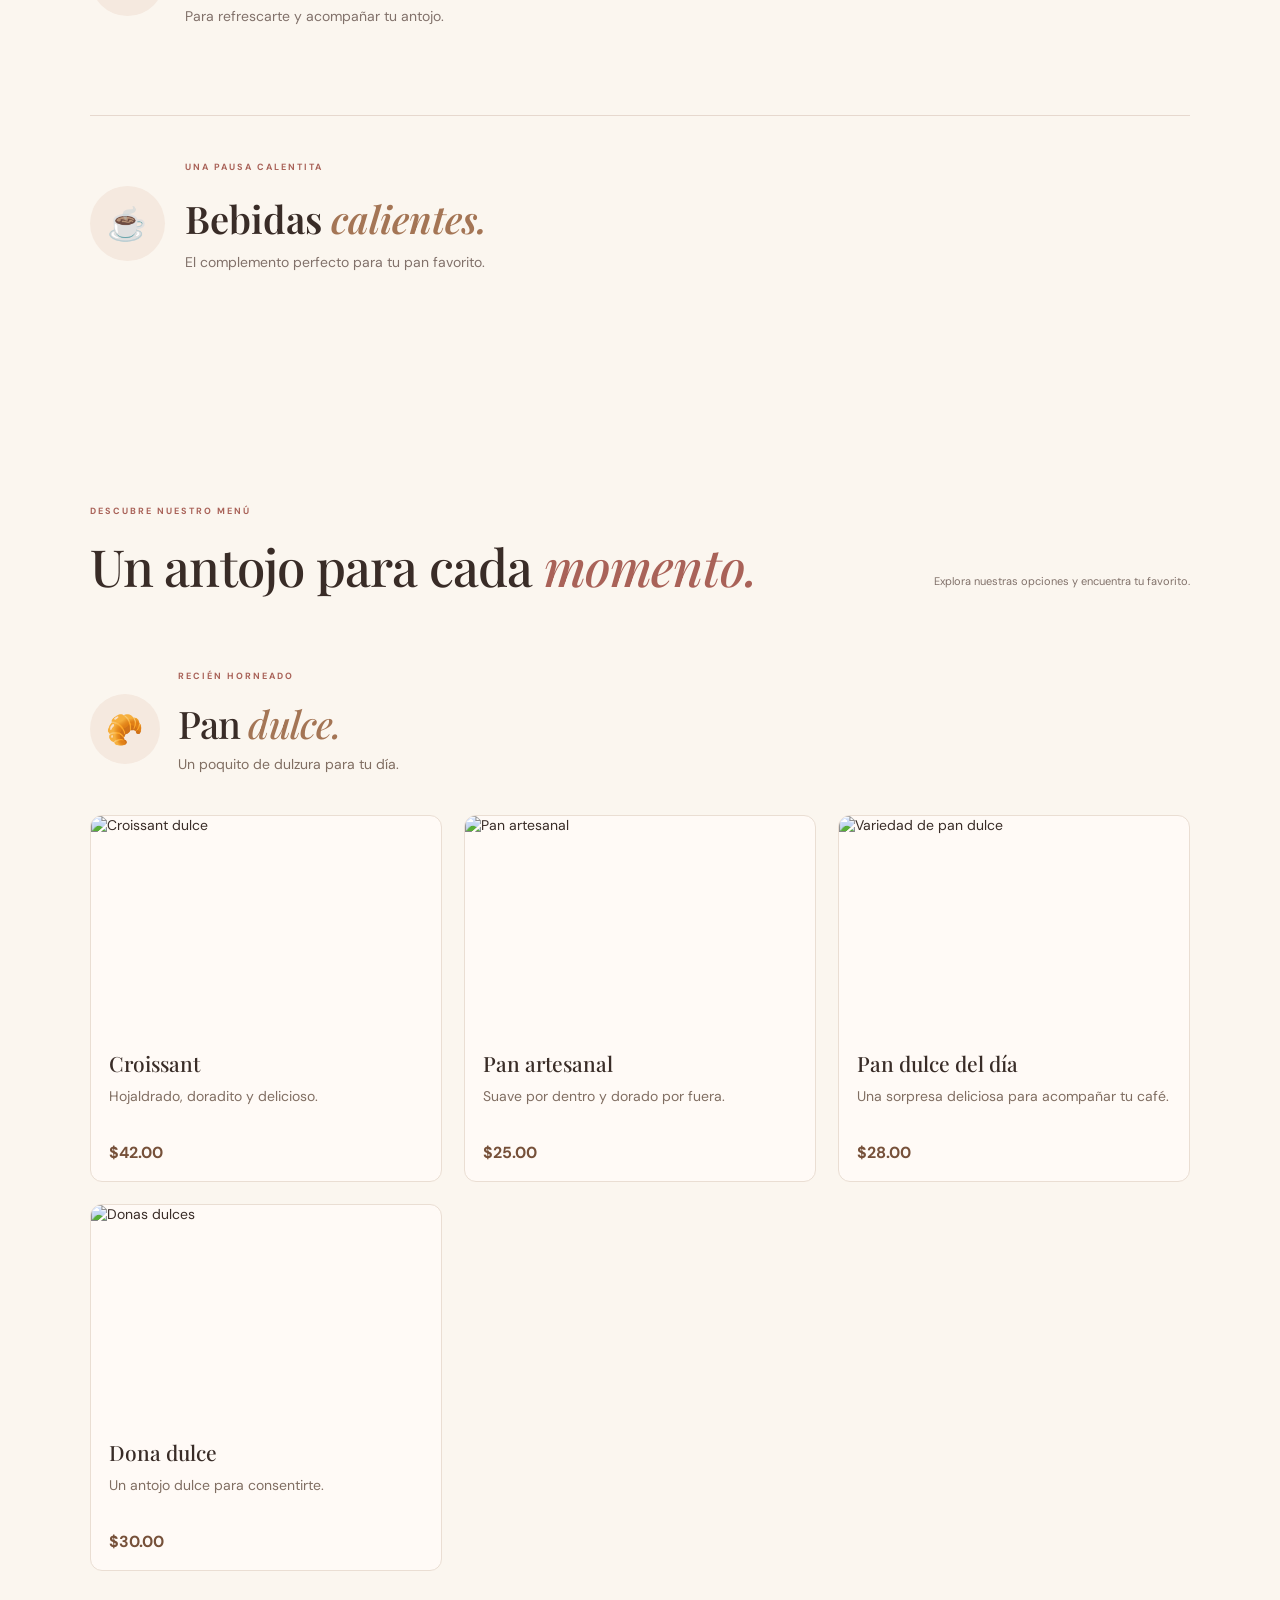
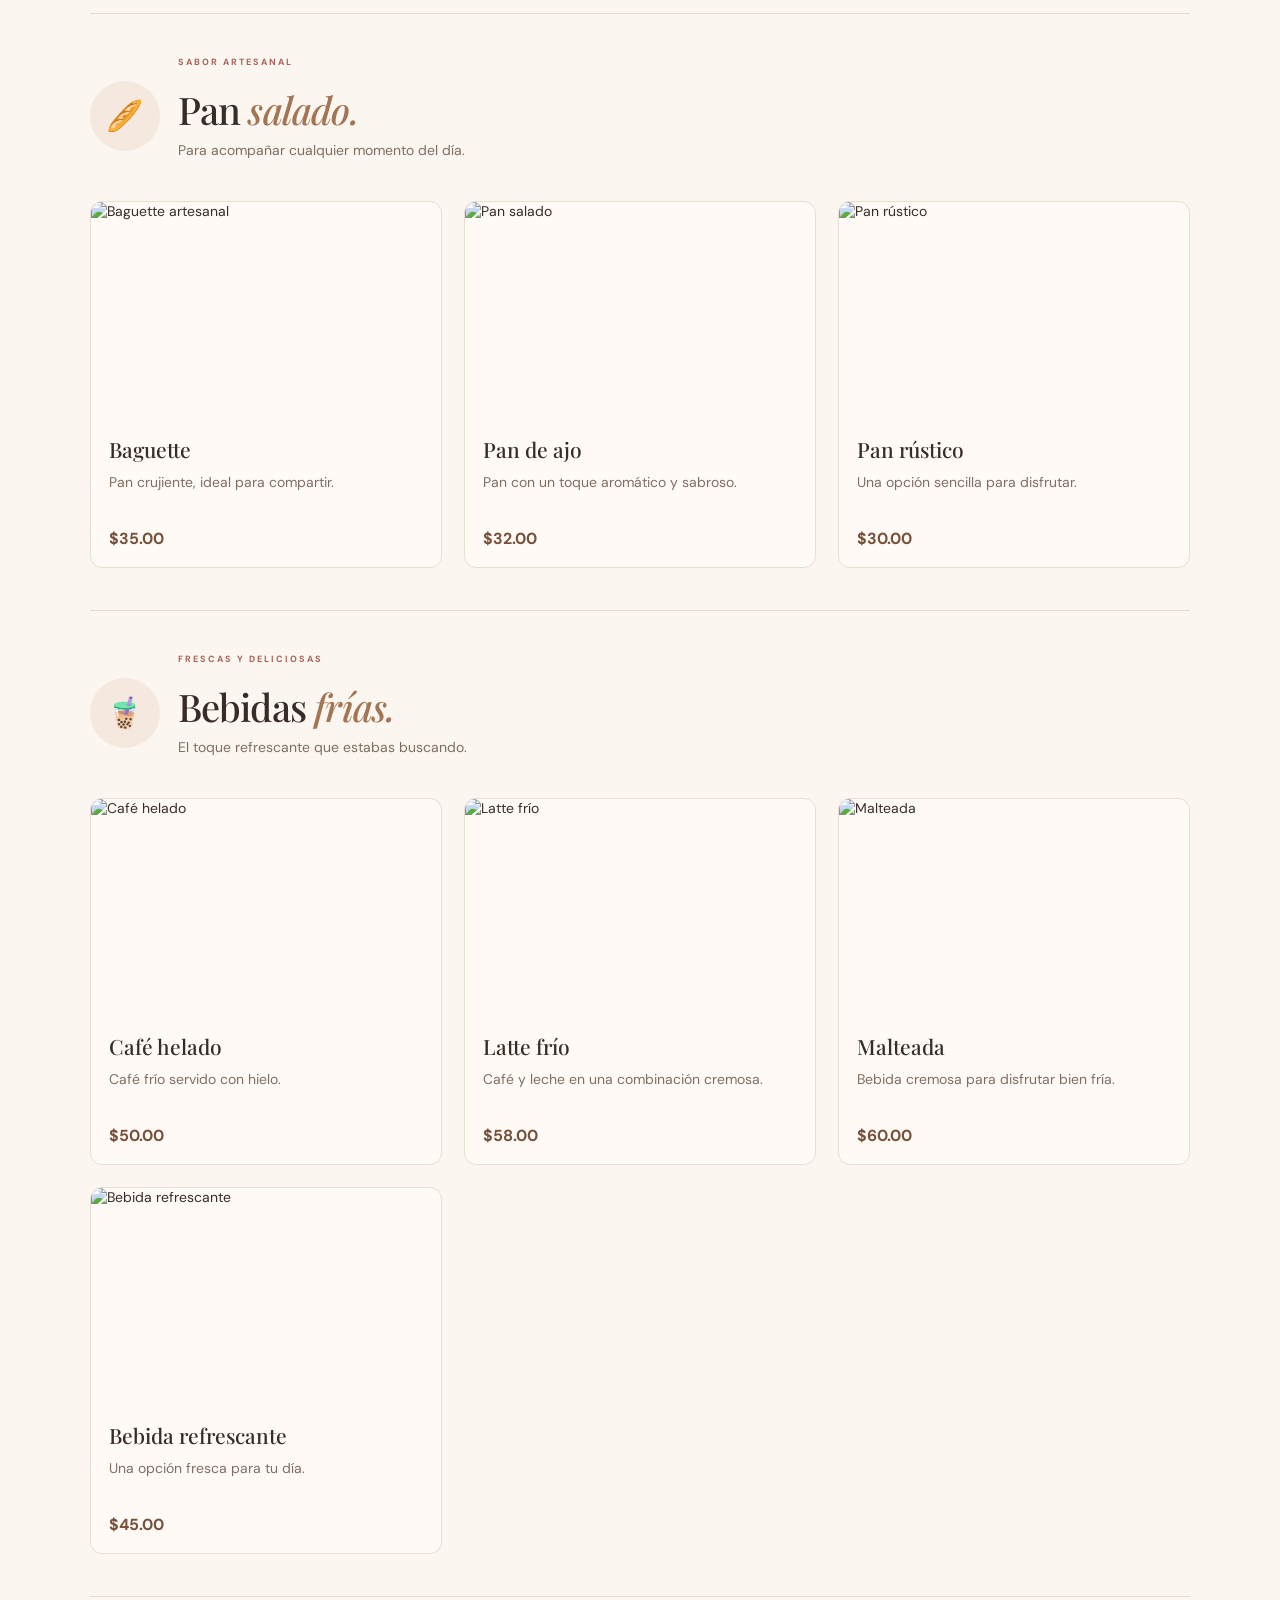
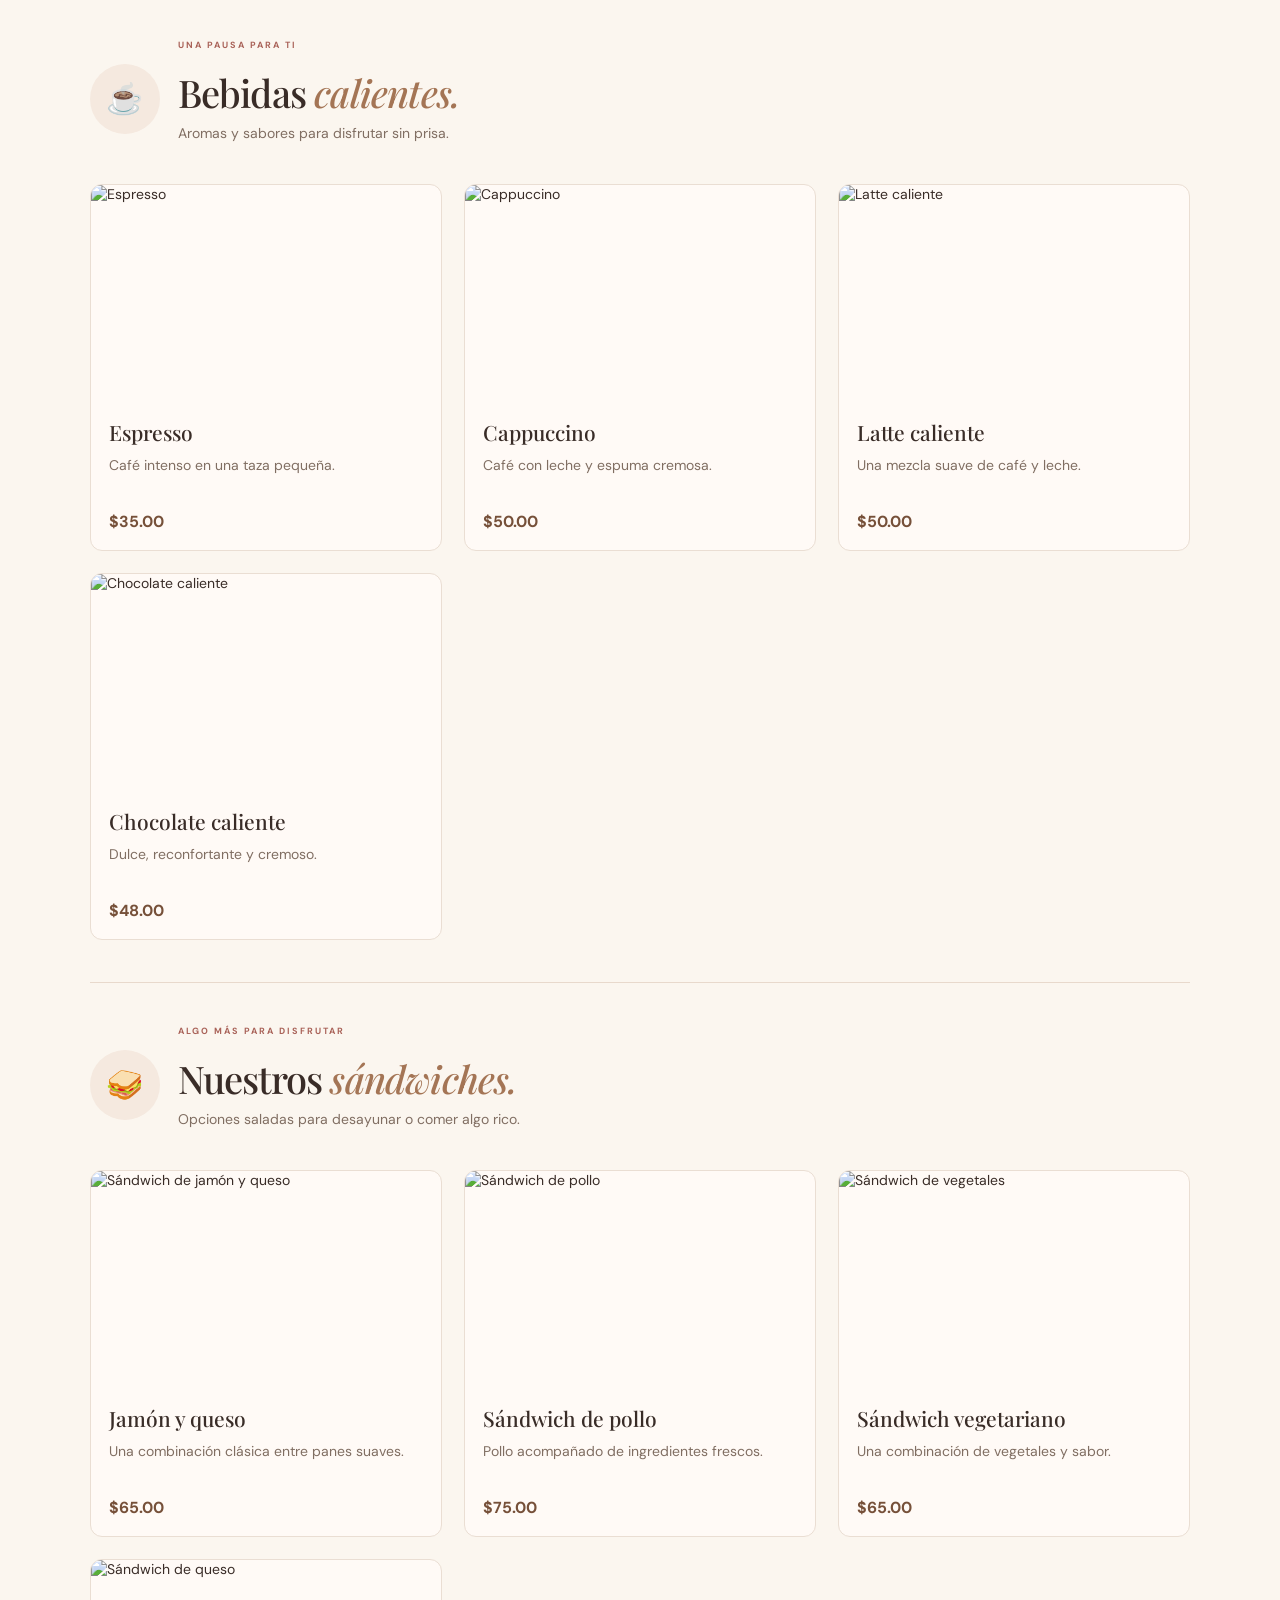
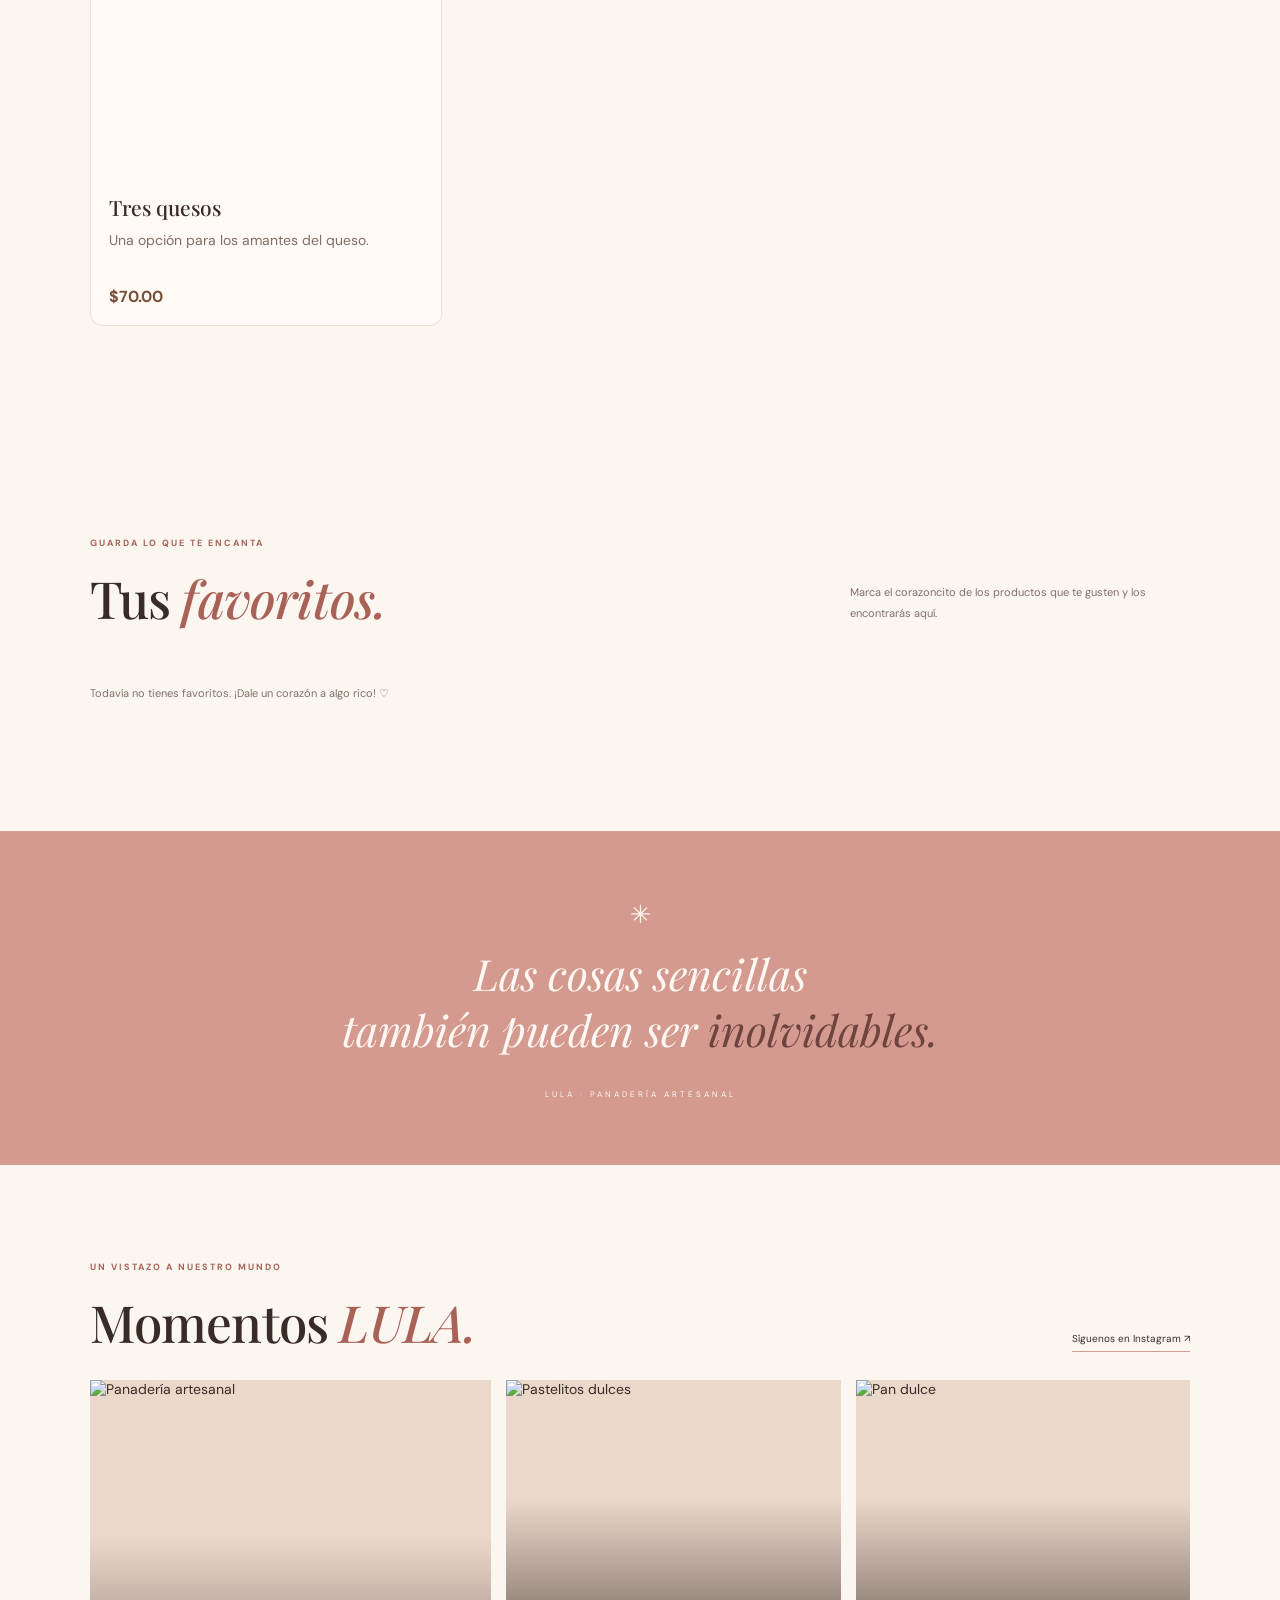
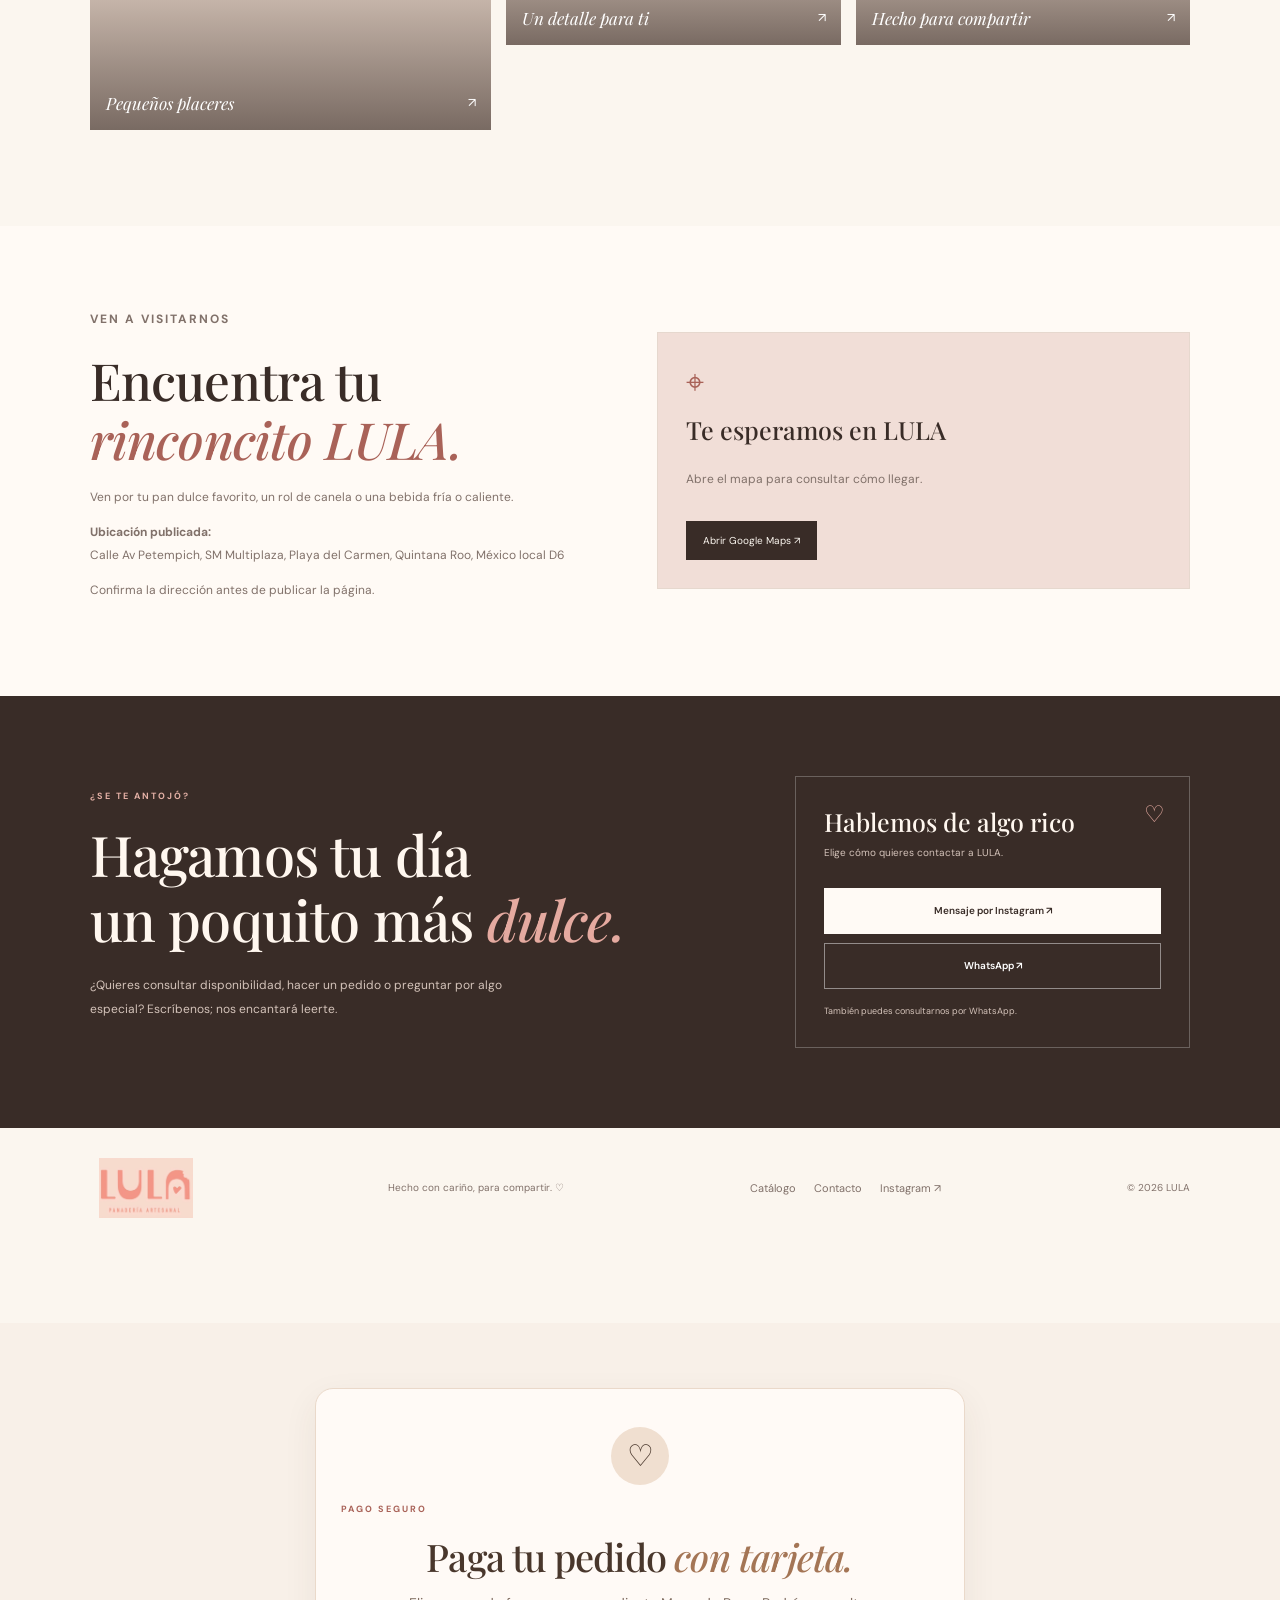
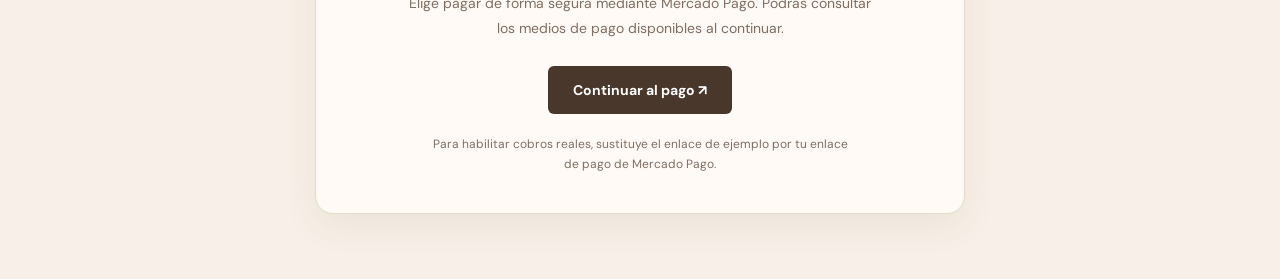
==== commit 9b6354d6: "Add files via upload" ====
--- a/index.html
+++ b/index.html
@@ -388,5 +388,36 @@
 
   <div class="modal-backdrop hidden" id="cartModal" role="dialog" aria-modal="true" aria-labelledby="cartTitle"><div class="cart-modal"><div class="modal-heading"><div><p class="eyebrow">TU SELECCIÓN</p><h2 id="cartTitle">Tu <em>pedido.</em></h2></div><button class="icon-button modal-close" id="closeCart" aria-label="Cerrar pedido">×</button></div><div class="cart-items" id="cartItems"></div><div class="cart-empty hidden" id="cartEmpty">Tu pedido está vacío por ahora. ♡</div><div class="cart-total"><span>Total estimado</span><strong id="cartTotal">$0.00</strong></div><p class="cart-disclaimer">El total es orientativo y debe confirmarse con LULA. Disponibilidad, entrega y pago se acuerdan por mensaje.</p><form id="checkoutForm" class="checkout-form"><label for="customerName">Tu nombre</label><input id="customerName" name="customerName" maxlength="60" placeholder="¿Cómo te llamas?" required><label for="customerPhone">Teléfono de contacto (opcional)</label><input id="customerPhone" name="customerPhone" inputmode="tel" maxlength="20" placeholder="Tu número"><label for="orderNotes">Notas para tu pedido (opcional)</label><textarea id="orderNotes" name="orderNotes" rows="2" maxlength="400" placeholder="Sabores, cantidad, fecha de entrega..."></textarea><button class="button button-dark checkout-button" id="checkoutButton" type="submit">Enviar pedido por WhatsApp ↗</button><p class="form-message" id="formMessage" aria-live="polite"></p></form></div></div>
   <div class="toast" id="toast" role="status" aria-live="polite"></div>
+
+  
+<!-- ===== PAGOS CON TARJETA LULA ===== -->
+<section class="lula-pago-tarjeta" id="pago-tarjeta">
+  <div class="lula-pago-contenido">
+    <span class="lula-pago-icono">♡</span>
+    <p class="eyebrow">PAGO SEGURO</p>
+    <h2>Paga tu pedido <em>con tarjeta.</em></h2>
+    <p>
+      Elige pagar de forma segura mediante Mercado Pago.
+      Podrás consultar los medios de pago disponibles al continuar.
+    </p>
+
+    <a
+      class="lula-pago-boton"
+      id="lulaBotonPago"
+      href="https://www.mercadopago.com.mx/"
+      target="_blank"
+      rel="noopener noreferrer"
+    >
+      Continuar al pago ↗
+    </a>
+
+    <small>
+      Para habilitar cobros reales, sustituye el enlace de ejemplo
+      por tu enlace de pago de Mercado Pago.
+    </small>
+  </div>
+</section>
+<!-- ===== FIN PAGOS CON TARJETA ===== -->
+
 </body>
 </html>
--- a/styles.css
+++ b/styles.css
@@ -406,3 +406,78 @@
 
 /* ===== FIN DEL DISEÑO ADICIONAL ===== */
 
+
+/* ===== APARTADO DE PAGO LULA ===== */
+
+.lula-pago-tarjeta {
+  padding: 65px 20px;
+  background: #f8f0e8;
+  color: #49372c;
+}
+
+.lula-pago-contenido {
+  max-width: 650px;
+  margin: 0 auto;
+  padding: 38px 25px;
+  text-align: center;
+  background: #fffaf6;
+  border: 1px solid #ead9ca;
+  border-radius: 18px;
+  box-shadow: 0 12px 35px rgba(73, 55, 44, 0.07);
+}
+
+.lula-pago-icono {
+  display: inline-flex;
+  align-items: center;
+  justify-content: center;
+  width: 58px;
+  height: 58px;
+  margin-bottom: 18px;
+  border-radius: 50%;
+  background: #f0dfd0;
+  font-size: 30px;
+}
+
+.lula-pago-contenido h2 {
+  margin: 12px 0;
+  font-family: "Playfair Display", Georgia, serif;
+  font-size: clamp(28px, 4vw, 38px);
+}
+
+.lula-pago-contenido h2 em {
+  color: #a47555;
+}
+
+.lula-pago-contenido > p:not(.eyebrow) {
+  max-width: 480px;
+  margin: 0 auto 25px;
+  color: #806e62;
+  line-height: 1.8;
+}
+
+.lula-pago-boton {
+  display: inline-block;
+  padding: 15px 25px;
+  border-radius: 6px;
+  background: #49372c;
+  color: #fff;
+  font-weight: 700;
+  text-decoration: none;
+  transition: background .2s ease;
+}
+
+.lula-pago-boton:hover {
+  background: #765039;
+}
+
+.lula-pago-contenido small {
+  display: block;
+  max-width: 430px;
+  margin: 20px auto 0;
+  color: #806e62;
+  font-size: 12px;
+  line-height: 1.7;
+}
+
+/* ===== FIN APARTADO DE PAGO ===== */
+
